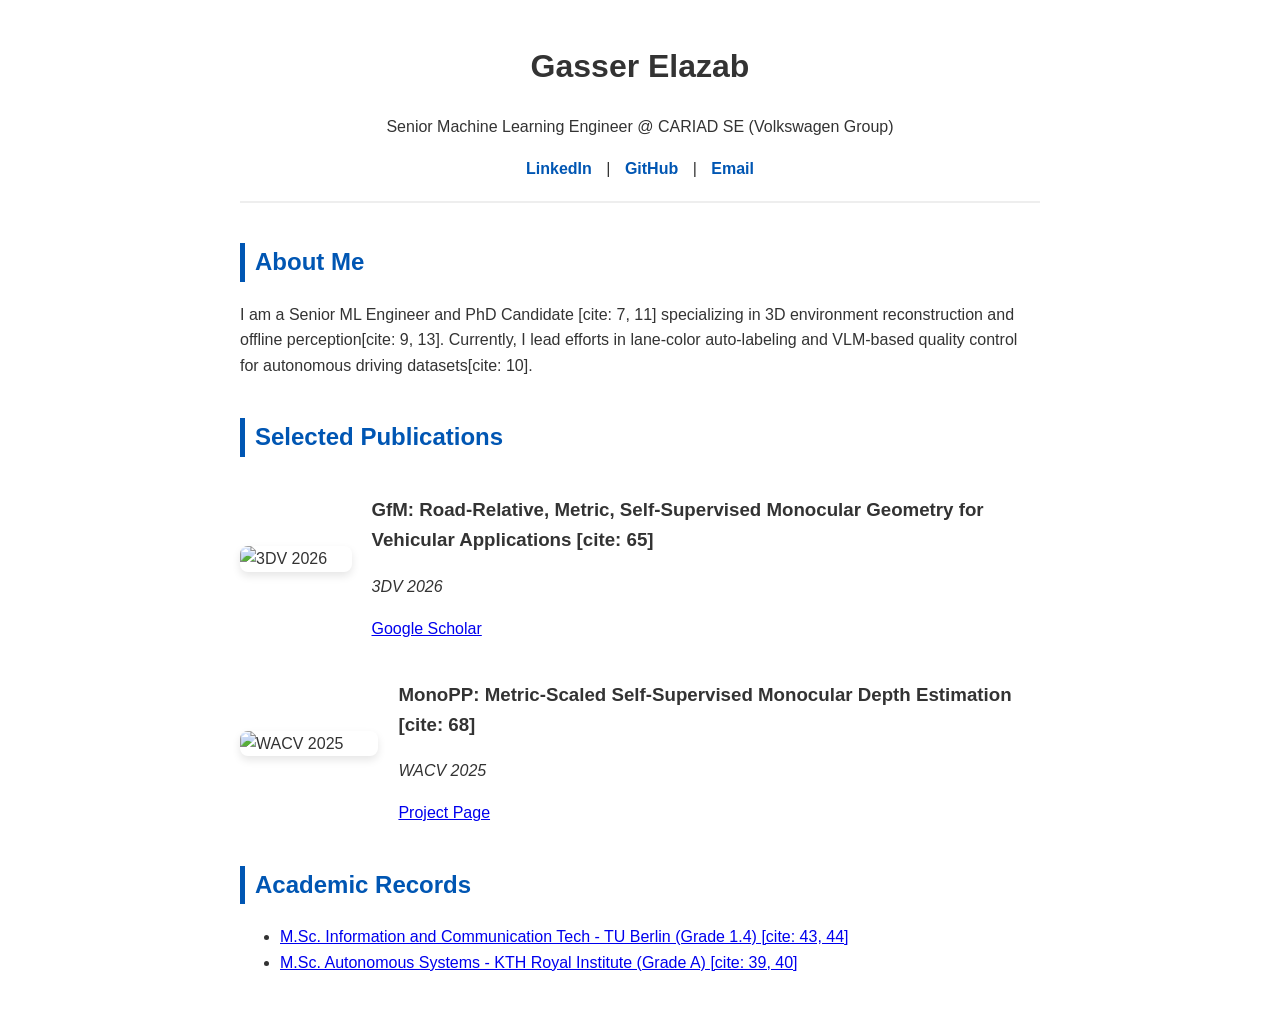
==== index.html @ 4486b480 "adding index.html" ====
<!DOCTYPE html>
<html lang="en">
<head>
    <meta charset="UTF-8">
    <link rel="stylesheet" href="style.css">
    <title>Gasser Elazab | Senior ML Engineer</title>
</head>
<body>
    <header>
        <h1>Gasser Elazab</h1>
        <p>Senior Machine Learning Engineer @ CARIAD SE (Volkswagen Group)</p>
        <div class="links">
            <a href="https://linkedin.com/in/gasserelazab/">LinkedIn</a> | 
            <a href="https://github.com/GasserElAzab">GitHub</a> |
            <a href="mailto:gasser.elazab@gmail.com">Email</a>
        </div>
    </header>

    <section id="bio">
        <h2>About Me</h2>
        <p>I am a Senior ML Engineer and PhD Candidate [cite: 7, 11] specializing in 3D environment reconstruction and offline perception[cite: 9, 13]. Currently, I lead efforts in lane-color auto-labeling and VLM-based quality control for autonomous driving datasets[cite: 10].</p>
    </section>

    <section id="publications">
        <h2>Selected Publications</h2>
        
        <div class="paper">
            <img src="assets/3dv2026.png" alt="3DV 2026">
            <div class="paper-info">
                <h3>GfM: Road-Relative, Metric, Self-Supervised Monocular Geometry for Vehicular Applications [cite: 65]</h3>
                <p><em>3DV 2026</em></p>
                <a href="YOUR_GOOGLE_SCHOLAR_LINK">Google Scholar</a>
            </div>
        </div>

        <div class="paper">
            <img src="assets/wacv2025.png" alt="WACV 2025">
            <div class="paper-info">
                <h3>MonoPP: Metric-Scaled Self-Supervised Monocular Depth Estimation [cite: 68]</h3>
                <p><em>WACV 2025</em></p>
                <a href="https://mono-pp.github.io/">Project Page</a>
            </div>
        </div>
    </section>

    <section id="education-docs">
        <h2>Academic Records</h2>
        <ul>
            <li><a href="assets/MSc_TU_Berlin.pdf">M.Sc. Information and Communication Tech - TU Berlin (Grade 1.4) [cite: 43, 44]</a></li>
            <li><a href="assets/MSc_KTH.pdf">M.Sc. Autonomous Systems - KTH Royal Institute (Grade A) [cite: 39, 40]</a></li>
        </ul>
    </section>
</body>
</html>
---- style.css ----
body { font-family: 'Segoe UI', sans-serif; line-height: 1.6; max-width: 800px; margin: auto; padding: 20px; color: #333; }
header { text-align: center; border-bottom: 2px solid #eee; padding-bottom: 20px; }
h2 { color: #0056b3; border-left: 5px solid #0056b3; padding-left: 10px; margin-top: 40px; }
.paper { display: flex; gap: 20px; margin-bottom: 20px; align-items: center; }
.paper img { width: 150px; border-radius: 8px; box-shadow: 0 4px 8px rgba(0,0,0,0.1); }
.links a { margin: 0 10px; text-decoration: none; font-weight: bold; color: #0056b3; }
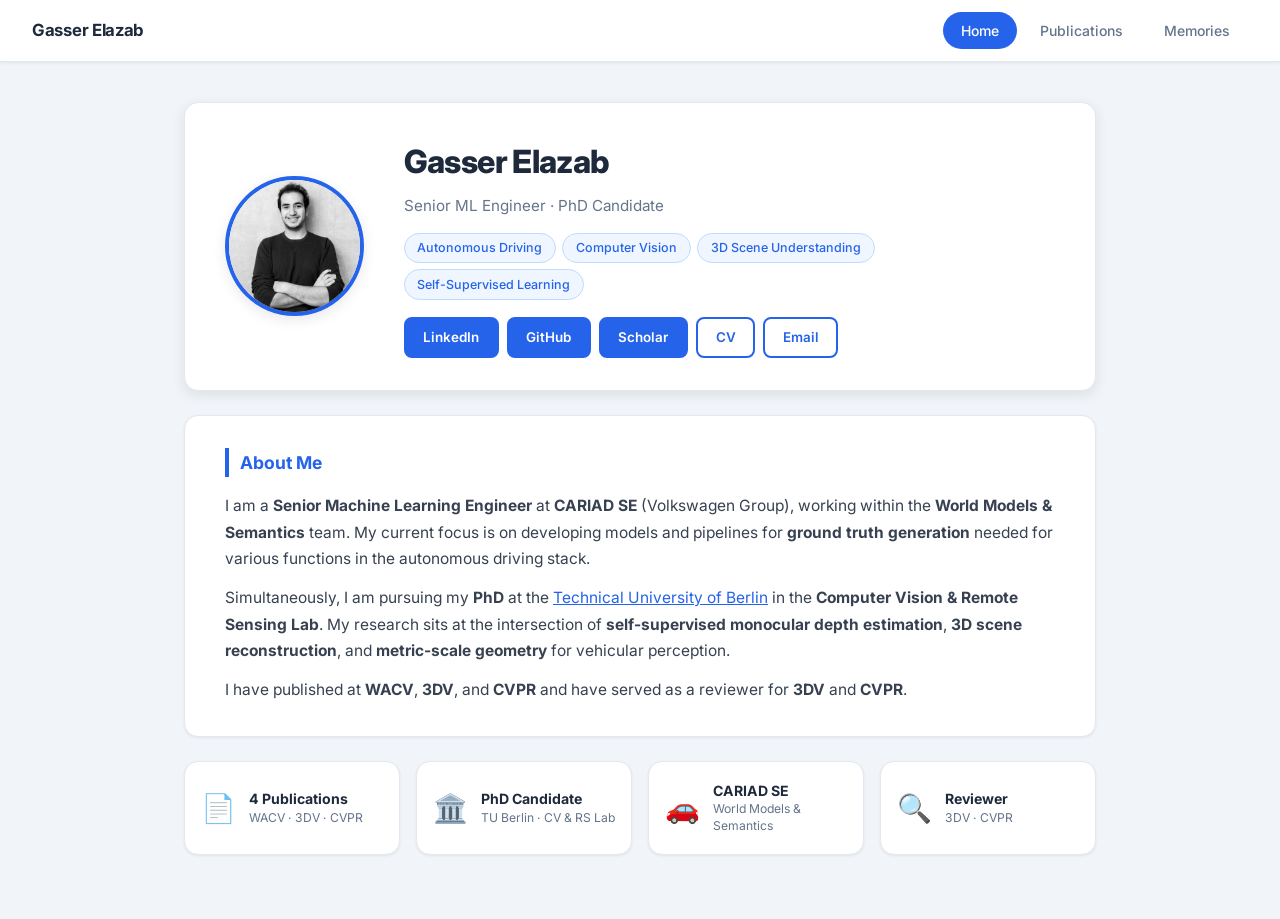
==== commit 9029eff6: "updating with differnet pages" ====
--- a/index.html
+++ b/index.html
@@ -2,53 +2,417 @@
 <html lang="en">
 <head>
     <meta charset="UTF-8">
+    <meta name="viewport" content="width=device-width, initial-scale=1.0">
+    <title>Gasser Elazab | ML Engineer &amp; PhD Candidate</title>
     <link rel="stylesheet" href="style.css">
-    <title>Gasser Elazab | Senior ML Engineer</title>
+    <link rel="preconnect" href="https://fonts.googleapis.com">
+    <link rel="preconnect" href="https://fonts.gstatic.com" crossorigin>
+    <link href="https://fonts.googleapis.com/css2?family=Inter:wght@300;400;500;600;700;800&display=swap" rel="stylesheet">
 </head>
 <body>
-    <header>
-        <h1>Gasser Elazab</h1>
-        <p>Senior Machine Learning Engineer @ CARIAD SE (Volkswagen Group)</p>
-        <div class="links">
-            <a href="https://linkedin.com/in/gasserelazab/">LinkedIn</a> | 
-            <a href="https://github.com/GasserElAzab">GitHub</a> |
-            <a href="mailto:gasser.elazab@gmail.com">Email</a>
-        </div>
-    </header>
-
-    <section id="bio">
-        <h2>About Me</h2>
-        <p>I am a Senior ML Engineer and PhD Candidate [cite: 7, 11] specializing in 3D environment reconstruction and offline perception[cite: 9, 13]. Currently, I lead efforts in lane-color auto-labeling and VLM-based quality control for autonomous driving datasets[cite: 10].</p>
-    </section>
-
-    <section id="publications">
-        <h2>Selected Publications</h2>
-        
-        <div class="paper">
-            <img src="assets/3dv2026.png" alt="3DV 2026">
-            <div class="paper-info">
-                <h3>GfM: Road-Relative, Metric, Self-Supervised Monocular Geometry for Vehicular Applications [cite: 65]</h3>
-                <p><em>3DV 2026</em></p>
-                <a href="YOUR_GOOGLE_SCHOLAR_LINK">Google Scholar</a>
-            </div>
-        </div>
-
-        <div class="paper">
-            <img src="assets/wacv2025.png" alt="WACV 2025">
-            <div class="paper-info">
-                <h3>MonoPP: Metric-Scaled Self-Supervised Monocular Depth Estimation [cite: 68]</h3>
-                <p><em>WACV 2025</em></p>
-                <a href="https://mono-pp.github.io/">Project Page</a>
-            </div>
-        </div>
-    </section>
-
-    <section id="education-docs">
-        <h2>Academic Records</h2>
-        <ul>
-            <li><a href="assets/MSc_TU_Berlin.pdf">M.Sc. Information and Communication Tech - TU Berlin (Grade 1.4) [cite: 43, 44]</a></li>
-            <li><a href="assets/MSc_KTH.pdf">M.Sc. Autonomous Systems - KTH Royal Institute (Grade A) [cite: 39, 40]</a></li>
-        </ul>
-    </section>
+
+<!-- ══════════════════════  NAVBAR  ══════════════════════ -->
+<nav class="navbar">
+    <span class="nav-brand">Gasser Elazab</span>
+    <ul class="nav-links">
+        <li><a href="#" class="nav-tab active" data-target="home">Home</a></li>
+        <li><a href="#" class="nav-tab" data-target="publications">Publications</a></li>
+        <li><a href="#" class="nav-tab" data-target="memories">Memories</a></li>
+    </ul>
+</nav>
+
+<!-- ══════════════════════  HOME  ══════════════════════ -->
+<section id="home" class="page">
+
+    <!-- Hero card -->
+    <div class="hero card">
+        <div class="hero-photo">
+            <img src="docs/images/GasserElazab_image.jpg" alt="Gasser Elazab">
+        </div>
+        <div class="hero-content">
+            <h1>Gasser Elazab</h1>
+            <p class="hero-title">Senior ML Engineer · PhD Candidate</p>
+            <div class="tags">
+                <span class="tag">Autonomous Driving</span>
+                <span class="tag">Computer Vision</span>
+                <span class="tag">3D Scene Understanding</span>
+                <span class="tag">Self-Supervised Learning</span>
+            </div>
+            <div class="social-links">
+                <a href="https://linkedin.com/in/gasserelazab/" target="_blank" rel="noopener" class="btn">LinkedIn</a>
+                <a href="https://github.com/GasserElAzab" target="_blank" rel="noopener" class="btn">GitHub</a>
+                <!-- TODO: replace with your actual Google Scholar profile URL -->
+                <a href="https://scholar.google.com/" target="_blank" rel="noopener" class="btn">Scholar</a>
+                <a href="docs/CV/My_CV.pdf" target="_blank" rel="noopener" class="btn btn-outline">CV</a>
+                <a href="mailto:gasser.elazab@gmail.com" class="btn btn-outline">Email</a>
+            </div>
+        </div>
+    </div>
+
+    <!-- About Me -->
+    <div class="bio-section card">
+        <h2 class="section-heading">About Me</h2>
+        <p>
+            I am a <strong>Senior Machine Learning Engineer</strong> at <strong>CARIAD SE</strong>
+            (Volkswagen Group), working within the <strong>World Models &amp; Semantics</strong> team.
+            My current focus is on developing models and pipelines for
+            <strong>ground truth generation</strong> needed for various functions in the autonomous
+            driving stack.
+        </p>
+        <p>
+            Simultaneously, I am pursuing my <strong>PhD</strong> at the
+            <a href="https://www.tu.berlin/" target="_blank" rel="noopener">Technical University of Berlin</a>
+            in the <strong>Computer Vision &amp; Remote Sensing Lab</strong>. My research sits at the
+            intersection of <strong>self-supervised monocular depth estimation</strong>,
+            <strong>3D scene reconstruction</strong>, and <strong>metric-scale geometry</strong>
+            for vehicular perception.
+        </p>
+        <p>
+            I have published at <strong>WACV</strong>, <strong>3DV</strong>, and <strong>CVPR</strong>
+            and have served as a reviewer for <strong>3DV</strong> and <strong>CVPR</strong>.
+        </p>
+    </div>
+
+    <!-- Quick-stats highlights -->
+    <div class="highlights-grid">
+        <div class="highlight-card" onclick="switchTab('publications')" title="View Publications">
+            <div class="highlight-icon">📄</div>
+            <div>
+                <strong>4 Publications</strong>
+                <p>WACV · 3DV · CVPR</p>
+            </div>
+        </div>
+        <div class="highlight-card">
+            <div class="highlight-icon">🏛️</div>
+            <div>
+                <strong>PhD Candidate</strong>
+                <p>TU Berlin · CV &amp; RS Lab</p>
+            </div>
+        </div>
+        <div class="highlight-card">
+            <div class="highlight-icon">🚗</div>
+            <div>
+                <strong>CARIAD SE</strong>
+                <p>World Models &amp; Semantics</p>
+            </div>
+        </div>
+        <div class="highlight-card">
+            <div class="highlight-icon">🔍</div>
+            <div>
+                <strong>Reviewer</strong>
+                <p>3DV · CVPR</p>
+            </div>
+        </div>
+    </div>
+
+</section>
+
+<!-- ══════════════════════  PUBLICATIONS  ══════════════════════ -->
+<section id="publications" class="page hidden">
+    <h2 class="section-title">Selected Publications</h2>
+    <p class="section-subtitle">Research in monocular depth, 3D reconstruction, and autonomous perception.</p>
+    <div id="papers-container"></div>
+</section>
+
+<!-- ══════════════════════  MEMORIES  ══════════════════════ -->
+<section id="memories" class="page hidden">
+    <h2 class="section-title">Personal Memories</h2>
+    <p class="section-subtitle">Moments from conferences, field trips, and adventures — newest first.</p>
+    <div id="memories-container"></div>
+</section>
+
+<!-- ══════════════════════  LIGHTBOX  ══════════════════════ -->
+<div id="lightbox-overlay" class="lightbox-overlay hidden" onclick="closeLightbox()"></div>
+<div id="lightbox" class="lightbox hidden" role="dialog" aria-label="Image viewer">
+    <button class="lightbox-close" onclick="closeLightbox()" aria-label="Close">✕</button>
+    <button class="lightbox-nav prev" onclick="lightboxNav(-1)" aria-label="Previous">&#10094;</button>
+    <img id="lightbox-img" src="" alt="Memory photo">
+    <button class="lightbox-nav next" onclick="lightboxNav(1)" aria-label="Next">&#10095;</button>
+    <div id="lightbox-caption"></div>
+</div>
+
+<script>
+// ════════════════════════════════════════════════════════════
+//  PUBLICATIONS DATA
+//  ─ Add new papers by pushing a new object into this array.
+//  ─ Place a thumbnail image at the path set in `image`.
+//  ─ Supported venueClass values:
+//      venue-cvpr | venue-wacv | venue-3dv | venue-iccv | venue-eccv
+// ════════════════════════════════════════════════════════════
+const papersData = [
+    {
+        id: "gfm-3dv-2026",
+        title: "GfM: Generalizable Monocular Metric Depth Estimation via Ground-Field-based Scale Prior",
+        authors: "Gasser Elazab et al.",
+        venue: "3DV 2026",
+        venueFull: "International Conference on 3D Vision, 2026",
+        venueClass: "venue-3dv",
+        image: "docs/gfm_p2/thumbnail.png",
+        links: [
+            { label: "arXiv",        url: "https://arxiv.org/abs/2512.04303", icon: "📄" },
+            { label: "PDF",          url: "https://arxiv.org/pdf/2512.04303", icon: "📑" },
+            { label: "Proceedings",  url: "",                                  icon: "🔗" }  // Fill in when available
+        ],
+        abstract: "Ground-relative metric depth estimation for autonomous driving using a novel ground-field-based scale prior and self-supervised learning on large-scale driving datasets."
+    },
+    {
+        id: "monopp-wacv-2025",
+        title: "MonoPP: Metric-Scaled Self-Supervised Monocular Depth Estimation by Planar Parallax",
+        authors: "Gasser Elazab et al.",
+        venue: "WACV 2025",
+        venueFull: "IEEE/CVF Winter Conference on Applications of Computer Vision, 2025",
+        venueClass: "venue-wacv",
+        image: "docs/monopp_p1/thumbnail.png",
+        links: [
+            { label: "Project Page", url: "https://mono-pp.github.io/", icon: "🌐" },
+            { label: "arXiv",        url: "",                            icon: "📄" },  // Fill in
+            { label: "Proceedings",  url: "",                            icon: "🔗" }   // Fill in
+        ],
+        abstract: "Metric-scaled self-supervised monocular depth estimation leveraging planar parallax geometry to recover real-world scale without LiDAR or stereo supervision."
+    },
+
+    // ── ADD NEW PAPERS BELOW (copy this block and fill in) ──────────────
+    // {
+    //     id: "paper-id",
+    //     title: "Full Paper Title",
+    //     authors: "Author 1, Author 2, ...",
+    //     venue: "CVPR 2025",
+    //     venueFull: "IEEE/CVF Conference on Computer Vision and Pattern Recognition, 2025",
+    //     venueClass: "venue-cvpr",
+    //     image: "docs/<your-folder>/thumbnail.png",
+    //     links: [
+    //         { label: "arXiv",        url: "https://arxiv.org/abs/XXXX.XXXXX", icon: "📄" },
+    //         { label: "Project Page", url: "https://your-page.github.io",      icon: "🌐" },
+    //         { label: "Code",         url: "https://github.com/...",            icon: "💻" },
+    //         { label: "Proceedings",  url: "https://openaccess.thecvf.com/...",icon: "🔗" },
+    //     ],
+    //     abstract: "One-to-two sentence description of the paper."
+    // },
+];
+
+// ════════════════════════════════════════════════════════════
+//  MEMORIES DATA  (keep newest → oldest)
+//  ─ Images live at:  docs/images/<id>/<filename>
+//  ─ Add filenames to the `images` array as you upload them.
+//  ─ Supported image formats: .jpg, .jpeg, .png, .webp
+// ════════════════════════════════════════════════════════════
+const memoriesData = [
+    {
+        id: "vancouver-2026",
+        title: "Vancouver, Canada",
+        subtitle: "3DV Conference · 2026",
+        folder: "docs/images/vancouver-2026",
+        images: [
+            // Add filenames as you upload photos to docs/images/vancouver-2026/
+            // Example: "1.jpg", "2.jpg", "3.jpg"
+        ]
+    },
+    {
+        id: "nardo-2025",
+        title: "Nardo, Italy",
+        subtitle: "Recording Trip · July 2025",
+        folder: "docs/images/nardo-2025",
+        images: []
+    },
+    {
+        id: "wacv-2025",
+        title: "Tucson, Arizona",
+        subtitle: "WACV Conference · Feb. 2025",
+        folder: "docs/images/wacv-2025",
+        images: []
+    },
+    {
+        id: "china-2024",
+        title: "China Trip",
+        subtitle: "October 2024",
+        folder: "docs/images/china-2024",
+        images: []
+    },
+
+    // ── ADD NEW TRIPS HERE (newest at the top of the list) ──────────────
+    // {
+    //     id: "trip-id",                          // also used as folder name suffix
+    //     title: "City, Country",
+    //     subtitle: "Event · Month YYYY",
+    //     folder: "docs/images/trip-id",          // place photos here
+    //     images: ["1.jpg", "2.jpg", "3.jpg"]     // list filenames here
+    // },
+];
+
+// ════════════════════════════════════════════════════════════
+//  RENDERING — Publications
+// ════════════════════════════════════════════════════════════
+function paperImgFallback(imgEl, venue) {
+    const colorMap = { CVPR: '#dc2626', WACV: '#ea580c', '3DV': '#2563eb', ICCV: '#16a34a', ECCV: '#9333ea' };
+    const key   = Object.keys(colorMap).find(k => venue.includes(k)) || 'CONF';
+    const color = colorMap[key] || '#2563eb';
+    const svg   = `<svg xmlns="http://www.w3.org/2000/svg" width="240" height="200">
+        <rect fill="${color}" width="240" height="200"/>
+        <text fill="rgba(255,255,255,0.95)" font-family="Inter,sans-serif" font-size="20" font-weight="700"
+              x="120" y="88" text-anchor="middle">${key}</text>
+        <text fill="rgba(255,255,255,0.6)" font-family="Inter,sans-serif" font-size="11"
+              x="120" y="112" text-anchor="middle">thumbnail not yet added</text>
+    </svg>`;
+    imgEl.src    = 'data:image/svg+xml;charset=utf-8,' + encodeURIComponent(svg);
+    imgEl.onerror = null;
+}
+
+function renderPapers() {
+    const container = document.getElementById('papers-container');
+    if (!papersData.length) {
+        container.innerHTML = '<p class="empty-note">No publications listed yet.</p>';
+        return;
+    }
+    container.innerHTML = papersData.map(p => `
+        <div class="paper-card" id="paper-${p.id}">
+            <div class="paper-img-wrap">
+                <img src="${p.image}"
+                     alt="Thumbnail – ${p.title}"
+                     onerror="paperImgFallback(this,'${p.venue}')"
+                     loading="lazy">
+                <span class="venue-badge ${p.venueClass}">${p.venue}</span>
+            </div>
+            <div class="paper-content">
+                <h3 class="paper-title">${p.title}</h3>
+                <p class="paper-authors">${p.authors}</p>
+                <p class="paper-venue-full"><em>${p.venueFull}</em></p>
+                <p class="paper-abstract">${p.abstract}</p>
+                <div class="paper-links">
+                    ${p.links.filter(l => l.url).map(l =>
+                        `<a href="${l.url}" target="_blank" rel="noopener" class="pill-link">${l.icon} ${l.label}</a>`
+                    ).join('')}
+                </div>
+            </div>
+        </div>
+    `).join('');
+}
+
+// ════════════════════════════════════════════════════════════
+//  RENDERING — Memories
+// ════════════════════════════════════════════════════════════
+function renderMemories() {
+    const container = document.getElementById('memories-container');
+    if (!memoriesData.length) {
+        container.innerHTML = '<p class="empty-note">No memories listed yet.</p>';
+        return;
+    }
+    container.innerHTML = memoriesData.map(m => {
+        const preview  = m.images.slice(0, 4);
+        const hasExtra = m.images.length > 4;
+        const isEmpty  = m.images.length === 0;
+        const thumbHtml = (imgs, offset) => imgs.map((img, i) =>
+            `<img src="${m.folder}/${img}"
+                  alt="${m.title} – photo ${offset + i + 1}"
+                  class="album-thumb"
+                  onclick="openMemoryLightbox('${m.id}', ${offset + i})"
+                  loading="lazy">`
+        ).join('');
+
+        return `
+        <div class="memory-card" id="memory-${m.id}">
+            <div class="memory-header" onclick="toggleMemory('${m.id}')">
+                <div>
+                    <h3 class="memory-title">${m.title}</h3>
+                    <p class="memory-subtitle">${m.subtitle}</p>
+                </div>
+                <div class="memory-meta">
+                    <span class="photo-count">${isEmpty ? 'coming soon' : m.images.length + ' photos'}</span>
+                    <span class="expand-icon" id="icon-${m.id}">▼</span>
+                </div>
+            </div>
+            <div class="album-body album-collapsed" id="album-${m.id}">
+                ${isEmpty
+                    ? `<p class="album-empty">📷 Photos coming soon — add images to <code>${m.folder}/</code> and list them in memoriesData.</p>`
+                    : `<div class="album-grid preview-grid">${thumbHtml(preview, 0)}</div>`
+                }
+                ${hasExtra ? `
+                    <div id="extra-${m.id}" class="extra-photos hidden">
+                        <div class="album-grid full-grid">${thumbHtml(m.images.slice(4), 4)}</div>
+                    </div>
+                    <button class="see-all-btn" id="seeall-${m.id}"
+                            onclick="event.stopPropagation(); toggleExtra('${m.id}', ${m.images.length})">
+                        See all ${m.images.length} photos ▼
+                    </button>` : ''}
+            </div>
+        </div>`;
+    }).join('');
+}
+
+function toggleMemory(id) {
+    const body          = document.getElementById(`album-${id}`);
+    const icon          = document.getElementById(`icon-${id}`);
+    const isNowCollapsed = body.classList.toggle('album-collapsed');
+    icon.style.transform = isNowCollapsed ? '' : 'rotate(180deg)';
+}
+
+function toggleExtra(id, total) {
+    const extra     = document.getElementById(`extra-${id}`);
+    const btn       = document.getElementById(`seeall-${id}`);
+    const isHidden  = extra.classList.toggle('hidden');
+    btn.textContent = isHidden ? `See all ${total} photos ▼` : 'Show less ▲';
+}
+
+// ════════════════════════════════════════════════════════════
+//  LIGHTBOX
+// ════════════════════════════════════════════════════════════
+let _lb = { images: [], idx: 0, folder: '', title: '' };
+
+function openMemoryLightbox(tripId, idx) {
+    const m = memoriesData.find(x => x.id === tripId);
+    _lb     = { images: m.images, idx, folder: m.folder, title: m.title };
+    _updateLightbox();
+    document.getElementById('lightbox').classList.remove('hidden');
+    document.getElementById('lightbox-overlay').classList.remove('hidden');
+    document.body.style.overflow = 'hidden';
+}
+
+function _updateLightbox() {
+    document.getElementById('lightbox-img').src =
+        `${_lb.folder}/${_lb.images[_lb.idx]}`;
+    document.getElementById('lightbox-caption').textContent =
+        `${_lb.title}  ·  ${_lb.idx + 1} / ${_lb.images.length}`;
+}
+
+function lightboxNav(dir) {
+    _lb.idx = (_lb.idx + dir + _lb.images.length) % _lb.images.length;
+    _updateLightbox();
+}
+
+function closeLightbox() {
+    document.getElementById('lightbox').classList.add('hidden');
+    document.getElementById('lightbox-overlay').classList.add('hidden');
+    document.body.style.overflow = '';
+}
+
+document.addEventListener('keydown', e => {
+    if (document.getElementById('lightbox').classList.contains('hidden')) return;
+    if (e.key === 'ArrowLeft')  lightboxNav(-1);
+    if (e.key === 'ArrowRight') lightboxNav(1);
+    if (e.key === 'Escape')     closeLightbox();
+});
+
+// ════════════════════════════════════════════════════════════
+//  TAB NAVIGATION
+// ════════════════════════════════════════════════════════════
+function switchTab(target) {
+    document.querySelectorAll('.page').forEach(p => {
+        p.classList.toggle('hidden', p.id !== target);
+    });
+    document.querySelectorAll('.nav-tab').forEach(t => {
+        t.classList.toggle('active', t.dataset.target === target);
+    });
+    window.scrollTo({ top: 0, behavior: 'smooth' });
+}
+
+document.querySelectorAll('.nav-tab').forEach(tab =>
+    tab.addEventListener('click', e => { e.preventDefault(); switchTab(tab.dataset.target); })
+);
+
+// ════════════════════════════════════════════════════════════
+//  INIT
+// ════════════════════════════════════════════════════════════
+renderPapers();
+renderMemories();
+</script>
 </body>
 </html>
--- a/style.css
+++ b/style.css
@@ -1,6 +1,527 @@
-body { font-family: 'Segoe UI', sans-serif; line-height: 1.6; max-width: 800px; margin: auto; padding: 20px; color: #333; }
-header { text-align: center; border-bottom: 2px solid #eee; padding-bottom: 20px; }
-h2 { color: #0056b3; border-left: 5px solid #0056b3; padding-left: 10px; margin-top: 40px; }
-.paper { display: flex; gap: 20px; margin-bottom: 20px; align-items: center; }
-.paper img { width: 150px; border-radius: 8px; box-shadow: 0 4px 8px rgba(0,0,0,0.1); }
-.links a { margin: 0 10px; text-decoration: none; font-weight: bold; color: #0056b3; }+/* ═══════════════════════════════════════════════════════════════
+   CSS VARIABLES
+═══════════════════════════════════════════════════════════════ */
+:root {
+    --primary:      #2563eb;
+    --primary-dark: #1d4ed8;
+    --bg:           #f1f5f9;
+    --surface:      #ffffff;
+    --border:       #e2e8f0;
+    --text:         #1e293b;
+    --text-muted:   #64748b;
+    --shadow-sm:    0 1px 3px rgba(0,0,0,0.07);
+    --shadow-md:    0 4px 14px rgba(0,0,0,0.09);
+    --shadow-lg:    0 8px 32px rgba(0,0,0,0.12);
+    --radius:       14px;
+    --radius-sm:    8px;
+}
+
+/* ═══════════════════════════════════════════════════════════════
+   RESET & BASE
+═══════════════════════════════════════════════════════════════ */
+*, *::before, *::after { box-sizing: border-box; margin: 0; padding: 0; }
+html { scroll-behavior: smooth; }
+
+body {
+    font-family: 'Inter', 'Segoe UI', system-ui, sans-serif;
+    background: var(--bg);
+    color: var(--text);
+    line-height: 1.7;
+    min-height: 100vh;
+}
+
+img { max-width: 100%; height: auto; display: block; }
+a   { color: var(--primary); }
+a:hover { text-decoration: underline; }
+
+/* ═══════════════════════════════════════════════════════════════
+   NAVBAR
+═══════════════════════════════════════════════════════════════ */
+.navbar {
+    position: sticky;
+    top: 0;
+    z-index: 200;
+    display: flex;
+    align-items: center;
+    justify-content: space-between;
+    height: 62px;
+    padding: 0 2rem;
+    background: var(--surface);
+    border-bottom: 1px solid var(--border);
+    box-shadow: var(--shadow-sm);
+}
+
+.nav-brand {
+    font-weight: 700;
+    font-size: 1.05rem;
+    color: var(--text);
+    letter-spacing: -0.3px;
+}
+
+.nav-links { display: flex; list-style: none; gap: 4px; }
+
+.nav-tab {
+    display: inline-block;
+    padding: 0.4rem 1.15rem;
+    border-radius: 99px;
+    font-size: 0.875rem;
+    font-weight: 500;
+    color: var(--text-muted);
+    text-decoration: none !important;
+    transition: background 0.18s, color 0.18s;
+}
+
+.nav-tab:hover          { background: var(--bg); color: var(--text); }
+.nav-tab.active         { background: var(--primary); color: #fff !important; }
+
+/* ═══════════════════════════════════════════════════════════════
+   PAGE SECTIONS
+═══════════════════════════════════════════════════════════════ */
+.page {
+    max-width: 960px;
+    margin: 0 auto;
+    padding: 2.5rem 1.5rem 4rem;
+}
+.page.hidden { display: none; }
+
+/* ═══════════════════════════════════════════════════════════════
+   SHARED SECTION HEADINGS
+═══════════════════════════════════════════════════════════════ */
+.section-title {
+    font-size: 1.75rem;
+    font-weight: 800;
+    letter-spacing: -0.4px;
+    margin-bottom: 0.3rem;
+}
+
+.section-subtitle {
+    color: var(--text-muted);
+    font-size: 0.95rem;
+    margin-bottom: 2rem;
+}
+
+.section-heading {
+    font-size: 1.1rem;
+    font-weight: 700;
+    color: var(--primary);
+    border-left: 4px solid var(--primary);
+    padding-left: 0.7rem;
+    margin-bottom: 1rem;
+}
+
+/* ═══════════════════════════════════════════════════════════════
+   CARD BASE
+═══════════════════════════════════════════════════════════════ */
+.card {
+    background: var(--surface);
+    border-radius: var(--radius);
+    border: 1px solid var(--border);
+    box-shadow: var(--shadow-sm);
+    padding: 2rem 2.5rem;
+}
+
+/* ═══════════════════════════════════════════════════════════════
+   HERO / PROFILE
+═══════════════════════════════════════════════════════════════ */
+.hero {
+    display: flex;
+    align-items: center;
+    gap: 2.5rem;
+    margin-bottom: 1.5rem;
+    box-shadow: var(--shadow-md);
+}
+
+.hero-photo img {
+    width: 140px;
+    height: 140px;
+    border-radius: 50%;
+    object-fit: cover;
+    border: 4px solid var(--primary);
+    box-shadow: var(--shadow-md);
+    flex-shrink: 0;
+}
+
+.hero-content h1 {
+    font-size: 2rem;
+    font-weight: 800;
+    letter-spacing: -0.6px;
+    margin-bottom: 0.2rem;
+}
+
+.hero-title {
+    color: var(--text-muted);
+    font-size: 0.95rem;
+    margin-bottom: 0.9rem;
+}
+
+.tags {
+    display: flex;
+    flex-wrap: wrap;
+    gap: 0.4rem;
+    margin-bottom: 1.1rem;
+}
+
+.tag {
+    background: #eff6ff;
+    color: var(--primary);
+    border: 1px solid #bfdbfe;
+    border-radius: 99px;
+    padding: 0.22rem 0.8rem;
+    font-size: 0.78rem;
+    font-weight: 500;
+}
+
+.social-links { display: flex; flex-wrap: wrap; gap: 0.5rem; }
+
+/* ═══════════════════════════════════════════════════════════════
+   BUTTONS
+═══════════════════════════════════════════════════════════════ */
+.btn {
+    display: inline-block;
+    padding: 0.42rem 1.1rem;
+    border-radius: var(--radius-sm);
+    font-size: 0.84rem;
+    font-weight: 600;
+    background: var(--primary);
+    color: #fff !important;
+    text-decoration: none !important;
+    transition: background 0.18s, transform 0.12s;
+    border: 2px solid var(--primary);
+}
+.btn:hover      { background: var(--primary-dark); border-color: var(--primary-dark); transform: translateY(-1px); }
+
+.btn-outline    { background: transparent; color: var(--primary) !important; }
+.btn-outline:hover { background: #eff6ff; }
+
+/* ═══════════════════════════════════════════════════════════════
+   BIO SECTION
+═══════════════════════════════════════════════════════════════ */
+.bio-section p              { margin-bottom: 0.8rem; color: #374151; font-size: 0.97rem; }
+.bio-section p:last-child   { margin-bottom: 0; }
+
+/* ═══════════════════════════════════════════════════════════════
+   HIGHLIGHTS GRID
+═══════════════════════════════════════════════════════════════ */
+.highlights-grid {
+    display: grid;
+    grid-template-columns: repeat(4, 1fr);
+    gap: 1rem;
+    margin-top: 1.5rem;
+}
+
+.highlight-card {
+    background: var(--surface);
+    border-radius: var(--radius);
+    border: 1px solid var(--border);
+    padding: 1.25rem 1rem;
+    display: flex;
+    align-items: center;
+    gap: 0.8rem;
+    cursor: pointer;
+    transition: box-shadow 0.18s, transform 0.15s;
+    box-shadow: var(--shadow-sm);
+}
+.highlight-card:hover        { box-shadow: var(--shadow-md); transform: translateY(-2px); }
+.highlight-icon              { font-size: 1.75rem; line-height: 1; flex-shrink: 0; }
+.highlight-card strong       { font-size: 0.88rem; display: block; line-height: 1.3; }
+.highlight-card p            { font-size: 0.76rem; color: var(--text-muted); margin: 0; line-height: 1.4; }
+
+/* ═══════════════════════════════════════════════════════════════
+   PAPER CARDS
+═══════════════════════════════════════════════════════════════ */
+.paper-card {
+    background: var(--surface);
+    border-radius: var(--radius);
+    border: 1px solid var(--border);
+    box-shadow: var(--shadow-sm);
+    display: flex;
+    overflow: hidden;
+    margin-bottom: 1.5rem;
+    transition: box-shadow 0.18s;
+}
+.paper-card:hover { box-shadow: var(--shadow-md); }
+
+.paper-img-wrap {
+    position: relative;
+    flex-shrink: 0;
+    width: 240px;
+    background: #f1f5f9;
+    display: flex;
+    align-items: center;
+    justify-content: center;
+    overflow: hidden;
+}
+
+.paper-img-wrap img {
+    width: 240px;
+    height: 100%;
+    max-height: 200px;
+    object-fit: cover;
+}
+
+.venue-badge {
+    position: absolute;
+    top: 10px;
+    left: 10px;
+    padding: 0.18rem 0.55rem;
+    border-radius: 5px;
+    font-size: 0.7rem;
+    font-weight: 800;
+    color: #fff;
+    letter-spacing: 0.6px;
+    text-transform: uppercase;
+}
+
+.venue-cvpr { background: #dc2626; }
+.venue-wacv { background: #ea580c; }
+.venue-3dv  { background: #2563eb; }
+.venue-iccv { background: #16a34a; }
+.venue-eccv { background: #9333ea; }
+
+.paper-content {
+    padding: 1.5rem;
+    flex: 1;
+    display: flex;
+    flex-direction: column;
+    gap: 0.35rem;
+    min-width: 0;
+}
+
+.paper-title       { font-size: 1rem;  font-weight: 700; color: var(--text); line-height: 1.45; }
+.paper-authors     { font-size: 0.83rem; color: var(--text-muted); }
+.paper-venue-full  { font-size: 0.82rem; color: var(--text-muted); }
+.paper-abstract    { font-size: 0.875rem; color: #374151; flex: 1; }
+
+.paper-links {
+    display: flex;
+    flex-wrap: wrap;
+    gap: 0.4rem;
+    margin-top: 0.4rem;
+}
+
+.pill-link {
+    display: inline-flex;
+    align-items: center;
+    gap: 0.25rem;
+    padding: 0.22rem 0.75rem;
+    border-radius: 99px;
+    font-size: 0.78rem;
+    font-weight: 600;
+    background: #f1f5f9;
+    color: var(--primary) !important;
+    border: 1px solid var(--border);
+    text-decoration: none !important;
+    transition: background 0.15s;
+}
+.pill-link:hover { background: #e2e8f0; }
+
+.empty-note { color: var(--text-muted); font-style: italic; }
+
+/* ═══════════════════════════════════════════════════════════════
+   MEMORY CARDS
+═══════════════════════════════════════════════════════════════ */
+.memory-card {
+    background: var(--surface);
+    border-radius: var(--radius);
+    border: 1px solid var(--border);
+    box-shadow: var(--shadow-sm);
+    margin-bottom: 1.25rem;
+    overflow: hidden;
+}
+
+.memory-header {
+    display: flex;
+    justify-content: space-between;
+    align-items: center;
+    padding: 1.25rem 1.5rem;
+    cursor: pointer;
+    user-select: none;
+    transition: background 0.15s;
+}
+.memory-header:hover { background: #f8fafc; }
+
+.memory-title    { font-size: 1.05rem; font-weight: 700; }
+.memory-subtitle { font-size: 0.83rem; color: var(--text-muted); margin-top: 0.1rem; }
+
+.memory-meta {
+    display: flex;
+    align-items: center;
+    gap: 0.75rem;
+    flex-shrink: 0;
+}
+
+.photo-count {
+    font-size: 0.75rem;
+    color: var(--text-muted);
+    background: var(--bg);
+    padding: 0.18rem 0.6rem;
+    border-radius: 99px;
+    border: 1px solid var(--border);
+}
+
+.expand-icon {
+    font-size: 0.8rem;
+    color: var(--text-muted);
+    transition: transform 0.25s;
+}
+
+/* Accordion body */
+.album-body {
+    overflow: hidden;
+    max-height: 3000px;          /* large enough for any album   */
+    transition: max-height 0.35s ease;
+}
+.album-collapsed { max-height: 0; }
+
+.album-grid {
+    display: grid;
+    padding: 0 1.25rem 1.25rem;
+    gap: 6px;
+}
+.preview-grid { grid-template-columns: repeat(4, 1fr); }
+.full-grid    { grid-template-columns: repeat(4, 1fr); }
+
+.album-thumb {
+    width: 100%;
+    aspect-ratio: 1;
+    object-fit: cover;
+    border-radius: var(--radius-sm);
+    cursor: pointer;
+    transition: opacity 0.18s, transform 0.18s;
+}
+.album-thumb:hover { opacity: 0.85; transform: scale(1.02); }
+
+.album-empty {
+    padding: 1.75rem 1.25rem;
+    color: var(--text-muted);
+    font-size: 0.88rem;
+}
+.album-empty code {
+    font-family: 'Courier New', monospace;
+    background: #f1f5f9;
+    padding: 0.15rem 0.4rem;
+    border-radius: 4px;
+    font-size: 0.82rem;
+}
+
+.extra-photos.hidden { display: none; }
+
+.see-all-btn {
+    display: block;
+    width: 100%;
+    padding: 0.75rem;
+    background: none;
+    border: none;
+    border-top: 1px solid var(--border);
+    color: var(--primary);
+    font-size: 0.84rem;
+    font-weight: 600;
+    cursor: pointer;
+    text-align: center;
+    transition: background 0.15s;
+    font-family: inherit;
+}
+.see-all-btn:hover { background: #f1f5f9; }
+
+/* ═══════════════════════════════════════════════════════════════
+   LIGHTBOX
+═══════════════════════════════════════════════════════════════ */
+.lightbox-overlay {
+    position: fixed;
+    inset: 0;
+    background: rgba(0, 0, 0, 0.88);
+    z-index: 1000;
+}
+.lightbox-overlay.hidden { display: none; }
+
+.lightbox {
+    position: fixed;
+    top: 50%;
+    left: 50%;
+    transform: translate(-50%, -50%);
+    z-index: 1001;
+    display: flex;
+    flex-direction: column;
+    align-items: center;
+    gap: 0.75rem;
+    max-width: 90vw;
+}
+.lightbox.hidden { display: none; }
+
+.lightbox img {
+    max-width: 85vw;
+    max-height: 78vh;
+    object-fit: contain;
+    border-radius: 8px;
+    display: block;
+}
+
+.lightbox-close {
+    position: fixed;
+    top: 1.25rem;
+    right: 1.25rem;
+    width: 38px;
+    height: 38px;
+    border-radius: 50%;
+    border: none;
+    background: rgba(255, 255, 255, 0.15);
+    color: #fff;
+    font-size: 1rem;
+    cursor: pointer;
+    display: flex;
+    align-items: center;
+    justify-content: center;
+    transition: background 0.15s;
+}
+.lightbox-close:hover  { background: rgba(255, 255, 255, 0.3); }
+
+.lightbox-nav {
+    position: fixed;
+    top: 50%;
+    transform: translateY(-50%);
+    width: 46px;
+    height: 46px;
+    border-radius: 50%;
+    border: none;
+    background: rgba(255, 255, 255, 0.15);
+    color: #fff;
+    font-size: 1.3rem;
+    cursor: pointer;
+    display: flex;
+    align-items: center;
+    justify-content: center;
+    transition: background 0.15s;
+}
+.lightbox-nav:hover { background: rgba(255, 255, 255, 0.3); }
+.lightbox-nav.prev  { left: 1.25rem; }
+.lightbox-nav.next  { right: 1.25rem; }
+
+#lightbox-caption {
+    color: rgba(255, 255, 255, 0.75);
+    font-size: 0.83rem;
+    text-align: center;
+}
+
+/* ═══════════════════════════════════════════════════════════════
+   RESPONSIVE
+═══════════════════════════════════════════════════════════════ */
+@media (max-width: 760px) {
+    .hero          { flex-direction: column; text-align: center; padding: 1.5rem; gap: 1.5rem; }
+    .tags,
+    .social-links  { justify-content: center; }
+    .highlights-grid { grid-template-columns: 1fr 1fr; }
+    .paper-card    { flex-direction: column; }
+    .paper-img-wrap { width: 100%; }
+    .paper-img-wrap img { width: 100%; max-height: 200px; }
+    .preview-grid,
+    .full-grid     { grid-template-columns: repeat(3, 1fr); }
+}
+
+@media (max-width: 480px) {
+    .navbar        { padding: 0 1rem; }
+    .page          { padding: 1.5rem 1rem 3rem; }
+    .hero-content h1 { font-size: 1.5rem; }
+    .highlights-grid { grid-template-columns: 1fr 1fr; }
+    .preview-grid,
+    .full-grid     { grid-template-columns: repeat(2, 1fr); }
+}
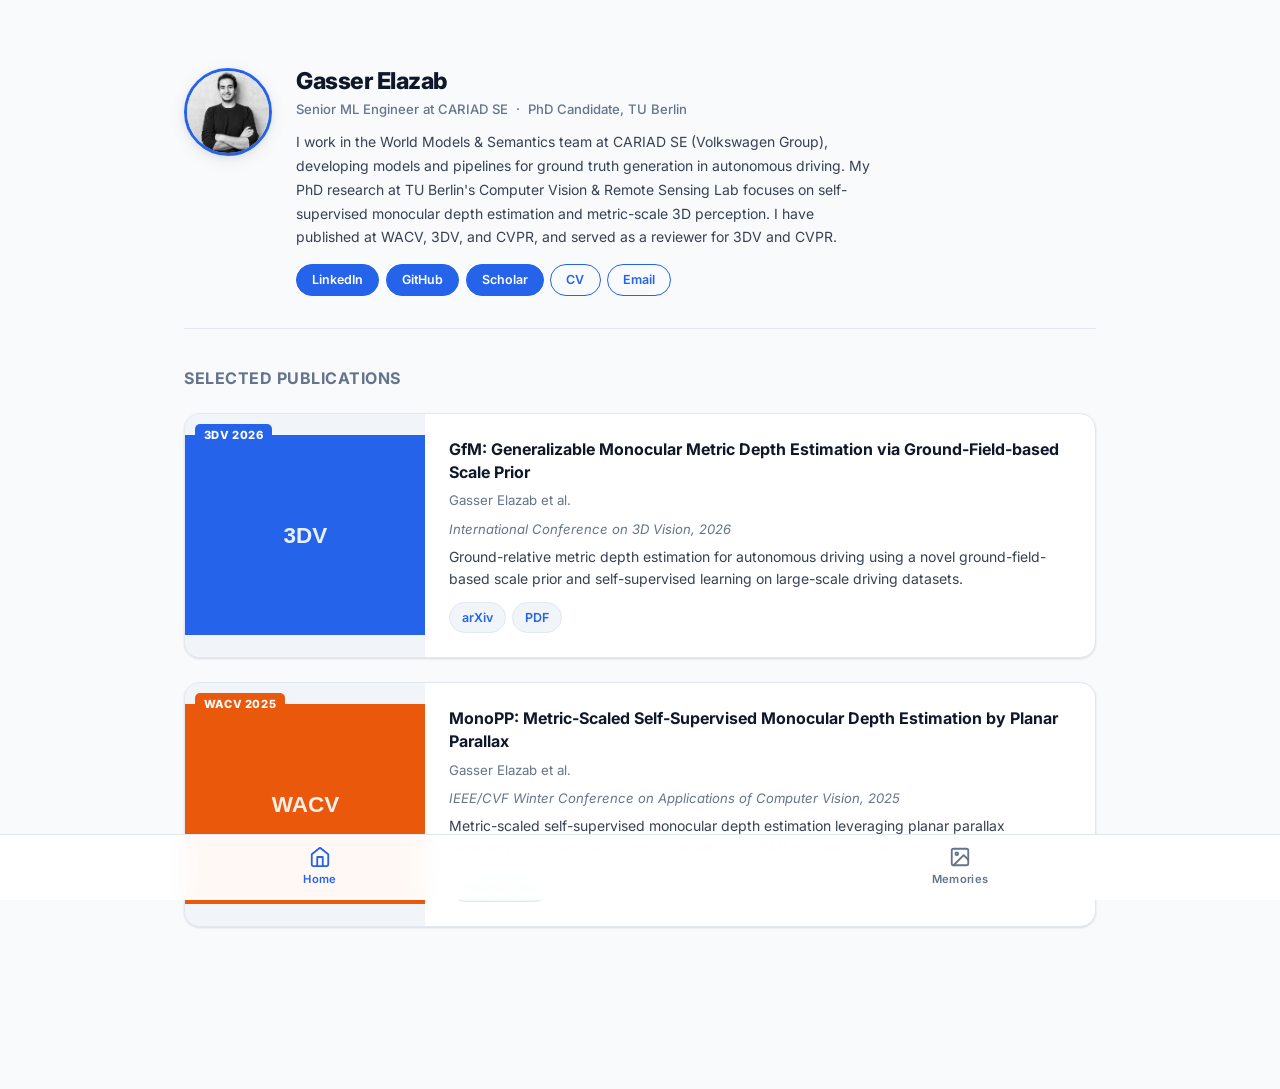
==== commit 94316122: ".\.git\" ====
--- a/index.html
+++ b/index.html
@@ -3,123 +3,64 @@
 <head>
     <meta charset="UTF-8">
     <meta name="viewport" content="width=device-width, initial-scale=1.0">
-    <title>Gasser Elazab | ML Engineer &amp; PhD Candidate</title>
+    <title>Gasser Elazab</title>
     <link rel="stylesheet" href="style.css">
     <link rel="preconnect" href="https://fonts.googleapis.com">
     <link rel="preconnect" href="https://fonts.gstatic.com" crossorigin>
-    <link href="https://fonts.googleapis.com/css2?family=Inter:wght@300;400;500;600;700;800&display=swap" rel="stylesheet">
+    <link href="https://fonts.googleapis.com/css2?family=Inter:ital,wght@0,300;0,400;0,500;0,600;0,700;0,800;1,400&display=swap" rel="stylesheet">
 </head>
 <body>
 
-<!-- ══════════════════════  NAVBAR  ══════════════════════ -->
-<nav class="navbar">
-    <span class="nav-brand">Gasser Elazab</span>
-    <ul class="nav-links">
-        <li><a href="#" class="nav-tab active" data-target="home">Home</a></li>
-        <li><a href="#" class="nav-tab" data-target="publications">Publications</a></li>
-        <li><a href="#" class="nav-tab" data-target="memories">Memories</a></li>
-    </ul>
-</nav>
-
 <!-- ══════════════════════  HOME  ══════════════════════ -->
 <section id="home" class="page">
 
-    <!-- Hero card -->
-    <div class="hero card">
-        <div class="hero-photo">
-            <img src="docs/images/GasserElazab_image.jpg" alt="Gasser Elazab">
-        </div>
-        <div class="hero-content">
-            <h1>Gasser Elazab</h1>
-            <p class="hero-title">Senior ML Engineer · PhD Candidate</p>
-            <div class="tags">
-                <span class="tag">Autonomous Driving</span>
-                <span class="tag">Computer Vision</span>
-                <span class="tag">3D Scene Understanding</span>
-                <span class="tag">Self-Supervised Learning</span>
-            </div>
-            <div class="social-links">
-                <a href="https://linkedin.com/in/gasserelazab/" target="_blank" rel="noopener" class="btn">LinkedIn</a>
-                <a href="https://github.com/GasserElAzab" target="_blank" rel="noopener" class="btn">GitHub</a>
-                <!-- TODO: replace with your actual Google Scholar profile URL -->
-                <a href="https://scholar.google.com/" target="_blank" rel="noopener" class="btn">Scholar</a>
-                <a href="docs/CV/My_CV.pdf" target="_blank" rel="noopener" class="btn btn-outline">CV</a>
-                <a href="mailto:gasser.elazab@gmail.com" class="btn btn-outline">Email</a>
+    <!-- Profile strip -->
+    <div class="profile-strip">
+        <img class="profile-photo" src="docs/images/GasserElazab_image.jpg" alt="Gasser Elazab">
+        <div class="profile-info">
+            <h1 class="profile-name">Gasser Elazab</h1>
+            <p class="profile-role">Senior ML Engineer at CARIAD SE &nbsp;·&nbsp; PhD Candidate, TU Berlin</p>
+            <p class="profile-bio">
+                I work in the World Models &amp; Semantics team at CARIAD SE (Volkswagen Group),
+                developing models and pipelines for ground truth generation in autonomous driving.
+                My PhD research at TU Berlin's Computer Vision &amp; Remote Sensing Lab focuses on
+                self-supervised monocular depth estimation and metric-scale 3D perception.
+                I have published at WACV, 3DV, and CVPR, and served as a reviewer for 3DV and CVPR.
+            </p>
+            <div class="profile-links">
+                <a href="https://linkedin.com/in/gasserelazab/" target="_blank" rel="noopener" class="plink">LinkedIn</a>
+                <a href="https://github.com/GasserElAzab" target="_blank" rel="noopener" class="plink">GitHub</a>
+                <a href="https://scholar.google.com/" target="_blank" rel="noopener" class="plink">Scholar</a>
+                <a href="docs/CV/My_CV.pdf" target="_blank" rel="noopener" class="plink plink-outline">CV</a>
+                <a href="mailto:gasser.elazab@gmail.com" class="plink plink-outline">Email</a>
             </div>
         </div>
     </div>
 
-    <!-- About Me -->
-    <div class="bio-section card">
-        <h2 class="section-heading">About Me</h2>
-        <p>
-            I am a <strong>Senior Machine Learning Engineer</strong> at <strong>CARIAD SE</strong>
-            (Volkswagen Group), working within the <strong>World Models &amp; Semantics</strong> team.
-            My current focus is on developing models and pipelines for
-            <strong>ground truth generation</strong> needed for various functions in the autonomous
-            driving stack.
-        </p>
-        <p>
-            Simultaneously, I am pursuing my <strong>PhD</strong> at the
-            <a href="https://www.tu.berlin/" target="_blank" rel="noopener">Technical University of Berlin</a>
-            in the <strong>Computer Vision &amp; Remote Sensing Lab</strong>. My research sits at the
-            intersection of <strong>self-supervised monocular depth estimation</strong>,
-            <strong>3D scene reconstruction</strong>, and <strong>metric-scale geometry</strong>
-            for vehicular perception.
-        </p>
-        <p>
-            I have published at <strong>WACV</strong>, <strong>3DV</strong>, and <strong>CVPR</strong>
-            and have served as a reviewer for <strong>3DV</strong> and <strong>CVPR</strong>.
-        </p>
+    <!-- Publications -->
+    <div class="home-section">
+        <h2 class="home-section-title">Selected Publications</h2>
+        <div id="papers-container"></div>
     </div>
 
-    <!-- Quick-stats highlights -->
-    <div class="highlights-grid">
-        <div class="highlight-card" onclick="switchTab('publications')" title="View Publications">
-            <div class="highlight-icon">📄</div>
-            <div>
-                <strong>4 Publications</strong>
-                <p>WACV · 3DV · CVPR</p>
-            </div>
-        </div>
-        <div class="highlight-card">
-            <div class="highlight-icon">🏛️</div>
-            <div>
-                <strong>PhD Candidate</strong>
-                <p>TU Berlin · CV &amp; RS Lab</p>
-            </div>
-        </div>
-        <div class="highlight-card">
-            <div class="highlight-icon">🚗</div>
-            <div>
-                <strong>CARIAD SE</strong>
-                <p>World Models &amp; Semantics</p>
-            </div>
-        </div>
-        <div class="highlight-card">
-            <div class="highlight-icon">🔍</div>
-            <div>
-                <strong>Reviewer</strong>
-                <p>3DV · CVPR</p>
-            </div>
-        </div>
-    </div>
-
-</section>
-
-<!-- ══════════════════════  PUBLICATIONS  ══════════════════════ -->
-<section id="publications" class="page hidden">
-    <h2 class="section-title">Selected Publications</h2>
-    <p class="section-subtitle">Research in monocular depth, 3D reconstruction, and autonomous perception.</p>
-    <div id="papers-container"></div>
 </section>
 
 <!-- ══════════════════════  MEMORIES  ══════════════════════ -->
 <section id="memories" class="page hidden">
-    <h2 class="section-title">Personal Memories</h2>
-    <p class="section-subtitle">Moments from conferences, field trips, and adventures — newest first.</p>
     <div id="memories-container"></div>
 </section>
+
+<!-- ══════════════════════  BOTTOM TABS  ══════════════════════ -->
+<nav class="bottom-tabs" role="navigation" aria-label="Main navigation">
+    <button class="tab-btn active" data-target="home" onclick="switchTab('home')">
+        <svg viewBox="0 0 24 24" fill="none" stroke="currentColor" stroke-width="2" stroke-linecap="round" stroke-linejoin="round"><path d="M3 9l9-7 9 7v11a2 2 0 0 1-2 2H5a2 2 0 0 1-2-2z"/><polyline points="9 22 9 12 15 12 15 22"/></svg>
+        <span>Home</span>
+    </button>
+    <button class="tab-btn" data-target="memories" onclick="switchTab('memories')">
+        <svg viewBox="0 0 24 24" fill="none" stroke="currentColor" stroke-width="2" stroke-linecap="round" stroke-linejoin="round"><rect x="3" y="3" width="18" height="18" rx="2"/><circle cx="8.5" cy="8.5" r="1.5"/><polyline points="21 15 16 10 5 21"/></svg>
+        <span>Memories</span>
+    </button>
+</nav>
 
 <!-- ══════════════════════  LIGHTBOX  ══════════════════════ -->
 <div id="lightbox-overlay" class="lightbox-overlay hidden" onclick="closeLightbox()"></div>
@@ -132,13 +73,6 @@
 </div>
 
 <script>
-// ════════════════════════════════════════════════════════════
-//  PUBLICATIONS DATA
-//  ─ Add new papers by pushing a new object into this array.
-//  ─ Place a thumbnail image at the path set in `image`.
-//  ─ Supported venueClass values:
-//      venue-cvpr | venue-wacv | venue-3dv | venue-iccv | venue-eccv
-// ════════════════════════════════════════════════════════════
 const papersData = [
     {
         id: "gfm-3dv-2026",
@@ -149,9 +83,9 @@
         venueClass: "venue-3dv",
         image: "docs/gfm_p2/thumbnail.png",
         links: [
-            { label: "arXiv",        url: "https://arxiv.org/abs/2512.04303", icon: "📄" },
-            { label: "PDF",          url: "https://arxiv.org/pdf/2512.04303", icon: "📑" },
-            { label: "Proceedings",  url: "",                                  icon: "🔗" }  // Fill in when available
+            { label: "arXiv", url: "https://arxiv.org/abs/2512.04303" },
+            { label: "PDF",   url: "https://arxiv.org/pdf/2512.04303" },
+            { label: "Proceedings", url: "" }
         ],
         abstract: "Ground-relative metric depth estimation for autonomous driving using a novel ground-field-based scale prior and self-supervised learning on large-scale driving datasets."
     },
@@ -164,48 +98,23 @@
         venueClass: "venue-wacv",
         image: "docs/monopp_p1/thumbnail.png",
         links: [
-            { label: "Project Page", url: "https://mono-pp.github.io/", icon: "🌐" },
-            { label: "arXiv",        url: "",                            icon: "📄" },  // Fill in
-            { label: "Proceedings",  url: "",                            icon: "🔗" }   // Fill in
+            { label: "Project Page", url: "https://mono-pp.github.io/" },
+            { label: "arXiv",        url: "" },
+            { label: "Proceedings",  url: "" }
         ],
         abstract: "Metric-scaled self-supervised monocular depth estimation leveraging planar parallax geometry to recover real-world scale without LiDAR or stereo supervision."
     },
-
-    // ── ADD NEW PAPERS BELOW (copy this block and fill in) ──────────────
-    // {
-    //     id: "paper-id",
-    //     title: "Full Paper Title",
-    //     authors: "Author 1, Author 2, ...",
-    //     venue: "CVPR 2025",
-    //     venueFull: "IEEE/CVF Conference on Computer Vision and Pattern Recognition, 2025",
-    //     venueClass: "venue-cvpr",
-    //     image: "docs/<your-folder>/thumbnail.png",
-    //     links: [
-    //         { label: "arXiv",        url: "https://arxiv.org/abs/XXXX.XXXXX", icon: "📄" },
-    //         { label: "Project Page", url: "https://your-page.github.io",      icon: "🌐" },
-    //         { label: "Code",         url: "https://github.com/...",            icon: "💻" },
-    //         { label: "Proceedings",  url: "https://openaccess.thecvf.com/...",icon: "🔗" },
-    //     ],
-    //     abstract: "One-to-two sentence description of the paper."
-    // },
+    // Add new papers here
+    // { id, title, authors, venue, venueFull, venueClass, image, links: [{label,url},...], abstract }
 ];
 
-// ════════════════════════════════════════════════════════════
-//  MEMORIES DATA  (keep newest → oldest)
-//  ─ Images live at:  docs/images/<id>/<filename>
-//  ─ Add filenames to the `images` array as you upload them.
-//  ─ Supported image formats: .jpg, .jpeg, .png, .webp
-// ════════════════════════════════════════════════════════════
 const memoriesData = [
     {
         id: "vancouver-2026",
         title: "Vancouver, Canada",
         subtitle: "3DV Conference · 2026",
         folder: "docs/images/vancouver-2026",
-        images: [
-            // Add filenames as you upload photos to docs/images/vancouver-2026/
-            // Example: "1.jpg", "2.jpg", "3.jpg"
-        ]
+        images: []
     },
     {
         id: "nardo-2025",
@@ -228,30 +137,18 @@
         folder: "docs/images/china-2024",
         images: []
     },
-
-    // ── ADD NEW TRIPS HERE (newest at the top of the list) ──────────────
-    // {
-    //     id: "trip-id",                          // also used as folder name suffix
-    //     title: "City, Country",
-    //     subtitle: "Event · Month YYYY",
-    //     folder: "docs/images/trip-id",          // place photos here
-    //     images: ["1.jpg", "2.jpg", "3.jpg"]     // list filenames here
-    // },
+    // Add new trips here (newest first)
+    // { id, title, subtitle, folder: "docs/images/<id>", images: ["1.jpg", ...] }
 ];
 
-// ════════════════════════════════════════════════════════════
-//  RENDERING — Publications
-// ════════════════════════════════════════════════════════════
 function paperImgFallback(imgEl, venue) {
     const colorMap = { CVPR: '#dc2626', WACV: '#ea580c', '3DV': '#2563eb', ICCV: '#16a34a', ECCV: '#9333ea' };
     const key   = Object.keys(colorMap).find(k => venue.includes(k)) || 'CONF';
     const color = colorMap[key] || '#2563eb';
-    const svg   = `<svg xmlns="http://www.w3.org/2000/svg" width="240" height="200">
-        <rect fill="${color}" width="240" height="200"/>
-        <text fill="rgba(255,255,255,0.95)" font-family="Inter,sans-serif" font-size="20" font-weight="700"
-              x="120" y="88" text-anchor="middle">${key}</text>
-        <text fill="rgba(255,255,255,0.6)" font-family="Inter,sans-serif" font-size="11"
-              x="120" y="112" text-anchor="middle">thumbnail not yet added</text>
+    const svg   = `<svg xmlns="http://www.w3.org/2000/svg" width="220" height="160">
+        <rect fill="${color}" width="220" height="160"/>
+        <text fill="rgba(255,255,255,0.9)" font-family="Inter,sans-serif" font-size="18" font-weight="700"
+              x="110" y="86" text-anchor="middle">${key}</text>
     </svg>`;
     imgEl.src    = 'data:image/svg+xml;charset=utf-8,' + encodeURIComponent(svg);
     imgEl.onerror = null;
@@ -259,15 +156,12 @@
 
 function renderPapers() {
     const container = document.getElementById('papers-container');
-    if (!papersData.length) {
-        container.innerHTML = '<p class="empty-note">No publications listed yet.</p>';
-        return;
-    }
+    if (!papersData.length) return;
     container.innerHTML = papersData.map(p => `
-        <div class="paper-card" id="paper-${p.id}">
+        <div class="paper-card">
             <div class="paper-img-wrap">
                 <img src="${p.image}"
-                     alt="Thumbnail – ${p.title}"
+                     alt="${p.title}"
                      onerror="paperImgFallback(this,'${p.venue}')"
                      loading="lazy">
                 <span class="venue-badge ${p.venueClass}">${p.venue}</span>
@@ -275,11 +169,11 @@
             <div class="paper-content">
                 <h3 class="paper-title">${p.title}</h3>
                 <p class="paper-authors">${p.authors}</p>
-                <p class="paper-venue-full"><em>${p.venueFull}</em></p>
+                <p class="paper-venue-full">${p.venueFull}</p>
                 <p class="paper-abstract">${p.abstract}</p>
                 <div class="paper-links">
                     ${p.links.filter(l => l.url).map(l =>
-                        `<a href="${l.url}" target="_blank" rel="noopener" class="pill-link">${l.icon} ${l.label}</a>`
+                        `<a href="${l.url}" target="_blank" rel="noopener" class="pill-link">${l.label}</a>`
                     ).join('')}
                 </div>
             </div>
@@ -287,69 +181,71 @@
     `).join('');
 }
 
-// ════════════════════════════════════════════════════════════
-//  RENDERING — Memories
-// ════════════════════════════════════════════════════════════
+// Gradient palettes for empty trip placeholders
+const tripGradients = [
+    'linear-gradient(135deg,#667eea,#764ba2)',
+    'linear-gradient(135deg,#f7971e,#ffd200)',
+    'linear-gradient(135deg,#11998e,#38ef7d)',
+    'linear-gradient(135deg,#ee0979,#ff6a00)',
+    'linear-gradient(135deg,#4568dc,#b06ab3)',
+    'linear-gradient(135deg,#134e5e,#71b280)',
+];
+
 function renderMemories() {
     const container = document.getElementById('memories-container');
-    if (!memoriesData.length) {
-        container.innerHTML = '<p class="empty-note">No memories listed yet.</p>';
-        return;
-    }
-    container.innerHTML = memoriesData.map(m => {
-        const preview  = m.images.slice(0, 4);
-        const hasExtra = m.images.length > 4;
-        const isEmpty  = m.images.length === 0;
-        const thumbHtml = (imgs, offset) => imgs.map((img, i) =>
-            `<img src="${m.folder}/${img}"
-                  alt="${m.title} – photo ${offset + i + 1}"
-                  class="album-thumb"
-                  onclick="openMemoryLightbox('${m.id}', ${offset + i})"
-                  loading="lazy">`
-        ).join('');
+    if (!memoriesData.length) return;
+    container.innerHTML = memoriesData.map((m, mi) => {
+        const total    = m.images.length;
+        const preview  = m.images.slice(0, 3);
+        const hasMore  = total > 3;
+        const grad     = tripGradients[mi % tripGradients.length];
+
+        const coverHtml = total > 0
+            ? `<img class="trip-cover-img" src="${m.folder}/${m.images[0]}" alt="${m.title}" loading="lazy" onerror="this.style.display='none';this.nextElementSibling.style.display='flex'">
+               <div class="trip-cover-placeholder" style="background:${grad};display:none"></div>`
+            : `<div class="trip-cover-placeholder" style="background:${grad}"></div>`;
+
+        const previewStrip = total > 0 ? `
+            <div class="trip-preview-strip">
+                ${preview.map((img, i) => `
+                    <img src="${m.folder}/${img}" alt="${m.title} ${i+1}"
+                         class="strip-thumb" loading="lazy"
+                         onclick="openMemoryLightbox('${m.id}',${i})">`).join('')}
+                ${hasMore ? `<button class="strip-more-btn" onclick="toggleTripGallery('${m.id}')">
+                    +${total - 3}<br><span>more</span>
+                </button>` : ''}
+            </div>` : '';
+
+        const fullGrid = hasMore ? `
+            <div class="trip-full-grid hidden" id="grid-${m.id}">
+                ${m.images.slice(3).map((img, i) => `
+                    <img src="${m.folder}/${img}" alt="${m.title} ${i+4}"
+                         class="grid-thumb" loading="lazy"
+                         onclick="openMemoryLightbox('${m.id}',${i+3})">`).join('')}
+                <button class="collapse-btn" onclick="toggleTripGallery('${m.id}')">Show less</button>
+            </div>` : '';
 
         return `
-        <div class="memory-card" id="memory-${m.id}">
-            <div class="memory-header" onclick="toggleMemory('${m.id}')">
-                <div>
-                    <h3 class="memory-title">${m.title}</h3>
-                    <p class="memory-subtitle">${m.subtitle}</p>
-                </div>
-                <div class="memory-meta">
-                    <span class="photo-count">${isEmpty ? 'coming soon' : m.images.length + ' photos'}</span>
-                    <span class="expand-icon" id="icon-${m.id}">▼</span>
+        <div class="trip-card" id="trip-${m.id}">
+            <div class="trip-cover">
+                ${coverHtml}
+                <div class="trip-cover-overlay">
+                    <div class="trip-cover-text">
+                        <span class="trip-subtitle">${m.subtitle}</span>
+                        <h2 class="trip-title">${m.title}</h2>
+                    </div>
+                    ${total > 0 ? `<span class="trip-photo-count">${total} photos</span>` : ''}
                 </div>
             </div>
-            <div class="album-body album-collapsed" id="album-${m.id}">
-                ${isEmpty
-                    ? `<p class="album-empty">📷 Photos coming soon — add images to <code>${m.folder}/</code> and list them in memoriesData.</p>`
-                    : `<div class="album-grid preview-grid">${thumbHtml(preview, 0)}</div>`
-                }
-                ${hasExtra ? `
-                    <div id="extra-${m.id}" class="extra-photos hidden">
-                        <div class="album-grid full-grid">${thumbHtml(m.images.slice(4), 4)}</div>
-                    </div>
-                    <button class="see-all-btn" id="seeall-${m.id}"
-                            onclick="event.stopPropagation(); toggleExtra('${m.id}', ${m.images.length})">
-                        See all ${m.images.length} photos ▼
-                    </button>` : ''}
-            </div>
+            ${previewStrip}
+            ${fullGrid}
         </div>`;
     }).join('');
 }
 
-function toggleMemory(id) {
-    const body          = document.getElementById(`album-${id}`);
-    const icon          = document.getElementById(`icon-${id}`);
-    const isNowCollapsed = body.classList.toggle('album-collapsed');
-    icon.style.transform = isNowCollapsed ? '' : 'rotate(180deg)';
-}
-
-function toggleExtra(id, total) {
-    const extra     = document.getElementById(`extra-${id}`);
-    const btn       = document.getElementById(`seeall-${id}`);
-    const isHidden  = extra.classList.toggle('hidden');
-    btn.textContent = isHidden ? `See all ${total} photos ▼` : 'Show less ▲';
+function toggleTripGallery(id) {
+    const grid = document.getElementById(`grid-${id}`);
+    grid.classList.toggle('hidden');
 }
 
 // ════════════════════════════════════════════════════════════
@@ -391,22 +287,13 @@
     if (e.key === 'Escape')     closeLightbox();
 });
 
-// ════════════════════════════════════════════════════════════
-//  TAB NAVIGATION
-// ════════════════════════════════════════════════════════════
 function switchTab(target) {
-    document.querySelectorAll('.page').forEach(p => {
-        p.classList.toggle('hidden', p.id !== target);
-    });
-    document.querySelectorAll('.nav-tab').forEach(t => {
-        t.classList.toggle('active', t.dataset.target === target);
-    });
-    window.scrollTo({ top: 0, behavior: 'smooth' });
-}
-
-document.querySelectorAll('.nav-tab').forEach(tab =>
-    tab.addEventListener('click', e => { e.preventDefault(); switchTab(tab.dataset.target); })
-);
+    document.querySelectorAll('.page').forEach(p =>
+        p.classList.toggle('hidden', p.id !== target));
+    document.querySelectorAll('.tab-btn').forEach(b =>
+        b.classList.toggle('active', b.dataset.target === target));
+    window.scrollTo({ top: 0, behavior: 'instant' });
+}
 
 // ════════════════════════════════════════════════════════════
 //  INIT
--- a/style.css
+++ b/style.css
@@ -1,20 +1,474 @@
 /* ═══════════════════════════════════════════════════════════════
-   CSS VARIABLES
+   VARIABLES
 ═══════════════════════════════════════════════════════════════ */
 :root {
     --primary:      #2563eb;
     --primary-dark: #1d4ed8;
-    --bg:           #f1f5f9;
+    --bg:           #f8fafc;
     --surface:      #ffffff;
     --border:       #e2e8f0;
-    --text:         #1e293b;
+    --text:         #0f172a;
     --text-muted:   #64748b;
-    --shadow-sm:    0 1px 3px rgba(0,0,0,0.07);
-    --shadow-md:    0 4px 14px rgba(0,0,0,0.09);
-    --shadow-lg:    0 8px 32px rgba(0,0,0,0.12);
-    --radius:       14px;
+    --shadow-sm:    0 1px 3px rgba(0,0,0,0.07), 0 1px 2px rgba(0,0,0,0.06);
+    --shadow-md:    0 4px 16px rgba(0,0,0,0.08), 0 2px 6px rgba(0,0,0,0.05);
+    --radius:       16px;
     --radius-sm:    8px;
-}
+    --tab-h:        66px;
+}
+
+/* ═══════════════════════════════════════════════════════════════
+   RESET & BASE
+═══════════════════════════════════════════════════════════════ */
+*, *::before, *::after { box-sizing: border-box; margin: 0; padding: 0; }
+html                   { scroll-behavior: smooth; }
+
+body {
+    font-family: 'Inter', 'Segoe UI', system-ui, sans-serif;
+    background: var(--bg);
+    color: var(--text);
+    line-height: 1.65;
+    padding-bottom: calc(var(--tab-h) + 8px);
+    min-height: 100vh;
+}
+
+img  { max-width: 100%; height: auto; display: block; }
+a    { color: var(--primary); text-decoration: none; }
+a:hover { text-decoration: underline; }
+
+/* ═══════════════════════════════════════════════════════════════
+   PAGES
+═══════════════════════════════════════════════════════════════ */
+.page        { max-width: 860px; margin: 0 auto; padding: 2rem 1.25rem 2rem; }
+.page.hidden { display: none; }
+
+/* ═══════════════════════════════════════════════════════════════
+   BOTTOM TAB BAR
+═══════════════════════════════════════════════════════════════ */
+.bottom-tabs {
+    position: fixed;
+    bottom: 0; left: 0; right: 0;
+    height: var(--tab-h);
+    background: rgba(255,255,255,0.96);
+    backdrop-filter: blur(12px);
+    -webkit-backdrop-filter: blur(12px);
+    border-top: 1px solid var(--border);
+    display: flex;
+    z-index: 100;
+}
+
+.tab-btn {
+    flex: 1;
+    display: flex;
+    flex-direction: column;
+    align-items: center;
+    justify-content: center;
+    gap: 4px;
+    background: none;
+    border: none;
+    cursor: pointer;
+    color: var(--text-muted);
+    font-family: inherit;
+    font-size: 0.7rem;
+    font-weight: 600;
+    letter-spacing: 0.3px;
+    transition: color 0.18s;
+    padding-bottom: 4px;
+}
+.tab-btn svg {
+    width: 22px;
+    height: 22px;
+    stroke: currentColor;
+    transition: stroke 0.18s;
+}
+.tab-btn.active         { color: var(--primary); }
+.tab-btn:hover          { color: var(--text); }
+
+/* ═══════════════════════════════════════════════════════════════
+   PROFILE STRIP
+═══════════════════════════════════════════════════════════════ */
+.profile-strip {
+    display: flex;
+    align-items: flex-start;
+    gap: 1.5rem;
+    padding: 1.75rem 0 2rem;
+    border-bottom: 1px solid var(--border);
+    margin-bottom: 2.25rem;
+}
+
+.profile-photo {
+    width: 88px;
+    height: 88px;
+    border-radius: 50%;
+    object-fit: cover;
+    flex-shrink: 0;
+    border: 3px solid var(--primary);
+    box-shadow: var(--shadow-md);
+}
+
+.profile-name {
+    font-size: 1.45rem;
+    font-weight: 800;
+    letter-spacing: -0.5px;
+    line-height: 1.2;
+    margin-bottom: 0.15rem;
+}
+
+.profile-role {
+    font-size: 0.82rem;
+    color: var(--text-muted);
+    margin-bottom: 0.6rem;
+    font-weight: 500;
+}
+
+.profile-bio {
+    font-size: 0.875rem;
+    color: #374151;
+    line-height: 1.7;
+    margin-bottom: 0.9rem;
+    max-width: 580px;
+}
+
+.profile-links {
+    display: flex;
+    flex-wrap: wrap;
+    gap: 0.4rem;
+}
+
+.plink {
+    display: inline-block;
+    padding: 0.3rem 0.95rem;
+    border-radius: 99px;
+    font-size: 0.78rem;
+    font-weight: 600;
+    background: var(--primary);
+    color: #fff !important;
+    text-decoration: none !important;
+    border: 1.5px solid var(--primary);
+    transition: background 0.15s, border-color 0.15s;
+}
+.plink:hover             { background: var(--primary-dark); border-color: var(--primary-dark); }
+.plink-outline           { background: transparent; color: var(--primary) !important; }
+.plink-outline:hover     { background: #eff6ff; }
+
+/* ═══════════════════════════════════════════════════════════════
+   HOME SECTION HEADING
+═══════════════════════════════════════════════════════════════ */
+.home-section        { margin-top: 0.5rem; }
+.home-section-title  {
+    font-size: 1rem;
+    font-weight: 700;
+    letter-spacing: 0.5px;
+    text-transform: uppercase;
+    color: var(--text-muted);
+    margin-bottom: 1.25rem;
+}
+
+/* ═══════════════════════════════════════════════════════════════
+   PAPER CARDS
+═══════════════════════════════════════════════════════════════ */
+.paper-card {
+    background: var(--surface);
+    border-radius: var(--radius);
+    border: 1px solid var(--border);
+    box-shadow: var(--shadow-sm);
+    display: flex;
+    overflow: hidden;
+    margin-bottom: 1.25rem;
+    transition: box-shadow 0.18s, transform 0.15s;
+}
+.paper-card:hover { box-shadow: var(--shadow-md); transform: translateY(-2px); }
+
+.paper-img-wrap {
+    position: relative;
+    flex-shrink: 0;
+    width: 200px;
+    background: #f1f5f9;
+    display: flex;
+    align-items: center;
+    justify-content: center;
+    overflow: hidden;
+}
+.paper-img-wrap img {
+    width: 200px;
+    height: 100%;
+    max-height: 180px;
+    object-fit: cover;
+}
+
+.venue-badge {
+    position: absolute;
+    top: 8px;
+    left: 8px;
+    padding: 0.15rem 0.5rem;
+    border-radius: 5px;
+    font-size: 0.67rem;
+    font-weight: 800;
+    color: #fff;
+    letter-spacing: 0.8px;
+    text-transform: uppercase;
+}
+.venue-cvpr { background: #dc2626; }
+.venue-wacv { background: #ea580c; }
+.venue-3dv  { background: #2563eb; }
+.venue-iccv { background: #16a34a; }
+.venue-eccv { background: #9333ea; }
+
+.paper-content {
+    padding: 1.2rem 1.4rem;
+    flex: 1;
+    display: flex;
+    flex-direction: column;
+    gap: 0.3rem;
+    min-width: 0;
+}
+.paper-title       { font-size: 0.95rem; font-weight: 700; color: var(--text); line-height: 1.45; }
+.paper-authors     { font-size: 0.78rem; color: var(--text-muted); }
+.paper-venue-full  { font-size: 0.78rem; color: var(--text-muted); font-style: italic; }
+.paper-abstract    { font-size: 0.83rem; color: #374151; flex: 1; line-height: 1.6; }
+
+.paper-links { display: flex; flex-wrap: wrap; gap: 0.4rem; margin-top: 0.5rem; }
+.pill-link {
+    display: inline-block;
+    padding: 0.2rem 0.7rem;
+    border-radius: 99px;
+    font-size: 0.75rem;
+    font-weight: 600;
+    background: #eff6ff;
+    color: var(--primary) !important;
+    border: 1px solid #bfdbfe;
+    text-decoration: none !important;
+    transition: background 0.15s;
+}
+.pill-link:hover { background: #dbeafe; }
+
+/* ═══════════════════════════════════════════════════════════════
+   MEMORIES PAGE — TRIP CARDS
+═══════════════════════════════════════════════════════════════ */
+.trip-card {
+    border-radius: var(--radius);
+    overflow: hidden;
+    background: var(--surface);
+    box-shadow: var(--shadow-sm);
+    border: 1px solid var(--border);
+    margin-bottom: 1.5rem;
+    transition: box-shadow 0.18s;
+}
+.trip-card:hover { box-shadow: var(--shadow-md); }
+
+/* Cover image / gradient */
+.trip-cover {
+    position: relative;
+    height: 230px;
+    overflow: hidden;
+}
+
+.trip-cover-img {
+    width: 100%;
+    height: 100%;
+    object-fit: cover;
+    display: block;
+}
+
+.trip-cover-placeholder {
+    width: 100%;
+    height: 100%;
+}
+
+.trip-cover-overlay {
+    position: absolute;
+    inset: 0;
+    background: linear-gradient(to top, rgba(0,0,0,0.72) 0%, rgba(0,0,0,0.1) 55%, transparent 100%);
+    display: flex;
+    align-items: flex-end;
+    justify-content: space-between;
+    padding: 1.2rem 1.4rem;
+}
+
+.trip-cover-text { display: flex; flex-direction: column; gap: 2px; }
+
+.trip-subtitle {
+    font-size: 0.72rem;
+    font-weight: 600;
+    color: rgba(255,255,255,0.75);
+    letter-spacing: 0.8px;
+    text-transform: uppercase;
+}
+
+.trip-title {
+    font-size: 1.45rem;
+    font-weight: 800;
+    color: #fff;
+    letter-spacing: -0.3px;
+    line-height: 1.2;
+}
+
+.trip-photo-count {
+    font-size: 0.72rem;
+    color: rgba(255,255,255,0.8);
+    background: rgba(0,0,0,0.35);
+    padding: 0.2rem 0.6rem;
+    border-radius: 99px;
+    align-self: flex-end;
+    flex-shrink: 0;
+}
+
+/* Preview strip */
+.trip-preview-strip {
+    display: flex;
+    gap: 3px;
+    padding: 3px;
+    background: var(--bg);
+}
+
+.strip-thumb {
+    flex: 1;
+    aspect-ratio: 1;
+    object-fit: cover;
+    cursor: pointer;
+    transition: opacity 0.15s;
+    min-width: 0;
+}
+.strip-thumb:hover { opacity: 0.82; }
+
+.strip-more-btn {
+    flex: 1;
+    min-width: 0;
+    aspect-ratio: 1;
+    display: flex;
+    flex-direction: column;
+    align-items: center;
+    justify-content: center;
+    background: #1e293b;
+    color: #fff;
+    border: none;
+    cursor: pointer;
+    font-family: inherit;
+    font-size: 1.15rem;
+    font-weight: 800;
+    line-height: 1.2;
+    transition: background 0.15s;
+}
+.strip-more-btn span { font-size: 0.7rem; font-weight: 500; opacity: 0.75; }
+.strip-more-btn:hover { background: #334155; }
+
+/* Expanded full grid */
+.trip-full-grid {
+    display: grid;
+    grid-template-columns: repeat(4, 1fr);
+    gap: 3px;
+    padding: 0 3px 3px;
+    background: var(--bg);
+}
+.trip-full-grid.hidden { display: none; }
+
+.grid-thumb {
+    width: 100%;
+    aspect-ratio: 1;
+    object-fit: cover;
+    cursor: pointer;
+    transition: opacity 0.15s;
+}
+.grid-thumb:hover { opacity: 0.82; }
+
+.collapse-btn {
+    grid-column: 1 / -1;
+    padding: 0.65rem;
+    background: none;
+    border: none;
+    border-top: 1px solid var(--border);
+    color: var(--primary);
+    font-size: 0.82rem;
+    font-weight: 600;
+    cursor: pointer;
+    font-family: inherit;
+    transition: background 0.15s;
+}
+.collapse-btn:hover { background: #f1f5f9; }
+
+/* ═══════════════════════════════════════════════════════════════
+   LIGHTBOX
+═══════════════════════════════════════════════════════════════ */
+.lightbox-overlay {
+    position: fixed;
+    inset: 0;
+    background: rgba(0,0,0,0.9);
+    z-index: 900;
+}
+.lightbox-overlay.hidden { display: none; }
+
+.lightbox {
+    position: fixed;
+    inset: 0;
+    z-index: 901;
+    display: flex;
+    flex-direction: column;
+    align-items: center;
+    justify-content: center;
+    gap: 0.6rem;
+    pointer-events: none;
+}
+.lightbox.hidden { display: none; }
+.lightbox > * { pointer-events: auto; }
+
+.lightbox img {
+    max-width: 88vw;
+    max-height: 80vh;
+    object-fit: contain;
+    border-radius: 6px;
+}
+
+#lightbox-caption {
+    color: rgba(255,255,255,0.65);
+    font-size: 0.8rem;
+    text-align: center;
+}
+
+.lightbox-close {
+    position: fixed;
+    top: 1rem; right: 1rem;
+    width: 36px; height: 36px;
+    border-radius: 50%;
+    border: none;
+    background: rgba(255,255,255,0.15);
+    color: #fff;
+    font-size: 0.9rem;
+    cursor: pointer;
+    display: flex; align-items: center; justify-content: center;
+}
+.lightbox-close:hover { background: rgba(255,255,255,0.28); }
+
+.lightbox-nav {
+    position: fixed;
+    top: 50%; transform: translateY(-50%);
+    width: 44px; height: 44px;
+    border-radius: 50%;
+    border: none;
+    background: rgba(255,255,255,0.15);
+    color: #fff;
+    font-size: 1.1rem;
+    cursor: pointer;
+    display: flex; align-items: center; justify-content: center;
+    transition: background 0.15s;
+}
+.lightbox-nav:hover { background: rgba(255,255,255,0.28); }
+.lightbox-nav.prev  { left: 1rem; }
+.lightbox-nav.next  { right: 1rem; }
+
+/* ═══════════════════════════════════════════════════════════════
+   RESPONSIVE
+═══════════════════════════════════════════════════════════════ */
+@media (max-width: 640px) {
+    .profile-strip   { gap: 1rem; }
+    .profile-photo   { width: 72px; height: 72px; }
+    .profile-name    { font-size: 1.2rem; }
+    .paper-card      { flex-direction: column; }
+    .paper-img-wrap  { width: 100%; }
+    .paper-img-wrap img { width: 100%; max-height: 160px; }
+    .trip-cover      { height: 180px; }
+    .trip-title      { font-size: 1.2rem; }
+    .trip-full-grid  { grid-template-columns: repeat(3, 1fr); }
+}
+
 
 /* ═══════════════════════════════════════════════════════════════
    RESET & BASE
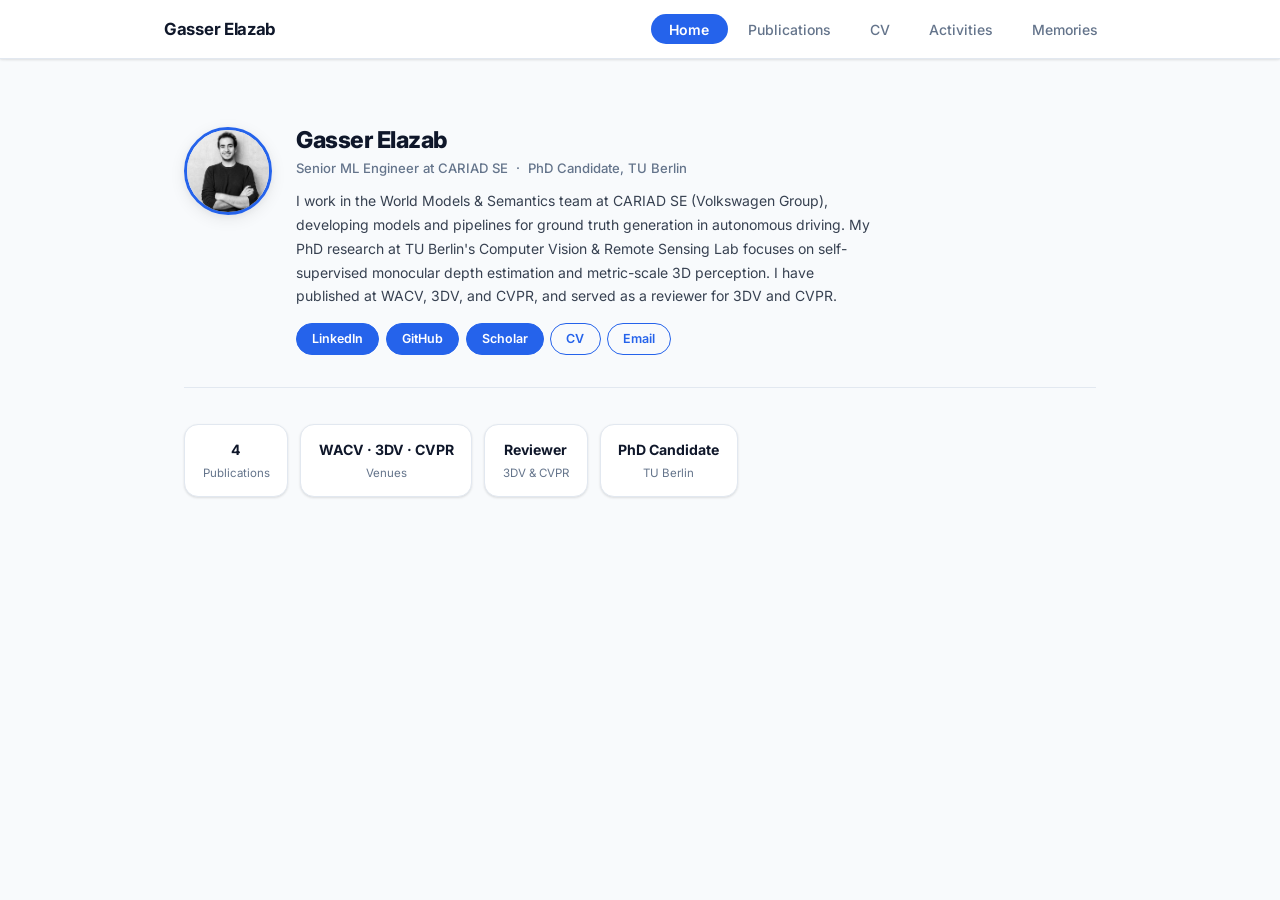
==== commit dcbe0d93: "updating the navbar" ====
--- a/index.html
+++ b/index.html
@@ -11,10 +11,33 @@
 </head>
 <body>
 
+<!-- ══════════════════════  NAVBAR  ══════════════════════ -->
+<nav class="top-nav" role="navigation" aria-label="Main navigation">
+    <div class="nav-inner">
+        <span class="nav-brand">Gasser Elazab</span>
+        <ul class="nav-tabs-list">
+            <li><button class="nav-tab active" data-target="home">Home</button></li>
+            <li><button class="nav-tab" data-target="publications">Publications</button></li>
+            <li><button class="nav-tab" data-target="cv">CV</button></li>
+            <li><button class="nav-tab" data-target="activities">Activities</button></li>
+            <li><button class="nav-tab" data-target="memories">Memories</button></li>
+        </ul>
+        <button class="nav-hamburger" id="nav-hamburger" aria-label="Open menu" onclick="toggleMobileMenu()">
+            <span></span><span></span><span></span>
+        </button>
+    </div>
+    <!-- Mobile dropdown -->
+    <ul class="nav-mobile-menu hidden" id="nav-mobile-menu">
+        <li><button class="nav-tab active" data-target="home">Home</button></li>
+        <li><button class="nav-tab" data-target="publications">Publications</button></li>
+        <li><button class="nav-tab" data-target="cv">CV</button></li>
+        <li><button class="nav-tab" data-target="activities">Activities</button></li>
+        <li><button class="nav-tab" data-target="memories">Memories</button></li>
+    </ul>
+</nav>
+
 <!-- ══════════════════════  HOME  ══════════════════════ -->
 <section id="home" class="page">
-
-    <!-- Profile strip -->
     <div class="profile-strip">
         <img class="profile-photo" src="docs/images/GasserElazab_image.jpg" alt="Gasser Elazab">
         <div class="profile-info">
@@ -37,30 +60,124 @@
         </div>
     </div>
 
-    <!-- Publications -->
-    <div class="home-section">
-        <h2 class="home-section-title">Selected Publications</h2>
-        <div id="papers-container"></div>
-    </div>
-
+    <!-- Stat chips -->
+    <div class="stat-row">
+        <div class="stat-chip" onclick="switchTab('publications')">
+            <strong>4</strong><span>Publications</span>
+        </div>
+        <div class="stat-chip">
+            <strong>WACV · 3DV · CVPR</strong><span>Venues</span>
+        </div>
+        <div class="stat-chip" onclick="switchTab('activities')">
+            <strong>Reviewer</strong><span>3DV &amp; CVPR</span>
+        </div>
+        <div class="stat-chip">
+            <strong>PhD Candidate</strong><span>TU Berlin</span>
+        </div>
+    </div>
+</section>
+
+<!-- ══════════════════════  PUBLICATIONS  ══════════════════════ -->
+<section id="publications" class="page hidden">
+    <div class="page-header">
+        <h2 class="page-title">Publications</h2>
+        <p class="page-sub">Research in monocular depth estimation, 3D scene reconstruction, and autonomous driving perception.</p>
+    </div>
+    <div id="papers-container"></div>
+</section>
+
+<!-- ══════════════════════  CV  ══════════════════════ -->
+<section id="cv" class="page hidden">
+    <div class="page-header">
+        <h2 class="page-title">Curriculum Vitae</h2>
+        <a href="docs/CV/My_CV.pdf" target="_blank" rel="noopener" class="plink" style="margin-top:0.5rem;display:inline-block">Download PDF</a>
+    </div>
+    <div class="cv-block">
+        <h3 class="cv-section-title">
+            <svg viewBox="0 0 24 24" fill="none" stroke="currentColor" stroke-width="2"><rect x="2" y="7" width="20" height="14" rx="2"/><path d="M16 7V5a2 2 0 0 0-2-2h-4a2 2 0 0 0-2 2v2"/></svg>
+            Experience
+        </h3>
+        <div class="timeline" id="experience-timeline"></div>
+    </div>
+    <div class="cv-block">
+        <h3 class="cv-section-title">
+            <svg viewBox="0 0 24 24" fill="none" stroke="currentColor" stroke-width="2"><path d="M22 10v6M2 10l10-5 10 5-10 5z"/><path d="M6 12v5c3 3 9 3 12 0v-5"/></svg>
+            Education
+        </h3>
+        <div class="timeline" id="education-timeline"></div>
+    </div>
+    <div class="cv-block">
+        <h3 class="cv-section-title">
+            <svg viewBox="0 0 24 24" fill="none" stroke="currentColor" stroke-width="2"><polyline points="16 18 22 12 16 6"/><polyline points="8 6 2 12 8 18"/></svg>
+            Technical Skills
+        </h3>
+        <div class="skills-grid">
+            <span class="skill-tag">Python</span>
+            <span class="skill-tag">PyTorch</span>
+            <span class="skill-tag">TensorFlow</span>
+            <span class="skill-tag">OpenCV</span>
+            <span class="skill-tag">NumPy / Pandas</span>
+            <span class="skill-tag">Scikit-learn</span>
+            <span class="skill-tag">ROS</span>
+            <span class="skill-tag">C++</span>
+            <span class="skill-tag">MATLAB / Simulink</span>
+            <span class="skill-tag">Git</span>
+            <span class="skill-tag">Linux</span>
+            <span class="skill-tag">Java</span>
+            <span class="skill-tag">Scala / Spark</span>
+            <span class="skill-tag">Shell</span>
+        </div>
+        <div class="lang-row" style="margin-top:1.25rem">
+            <div class="lang-pill"><strong>English</strong> Advanced (C1)</div>
+            <div class="lang-pill"><strong>German</strong> B1</div>
+            <div class="lang-pill"><strong>Arabic</strong> Native</div>
+        </div>
+    </div>
+</section>
+
+<!-- ══════════════════════  ACTIVITIES  ══════════════════════ -->
+<section id="activities" class="page hidden">
+    <div class="page-header">
+        <h2 class="page-title">Activities &amp; Achievements</h2>
+    </div>
+    <div class="cv-block">
+        <h3 class="cv-section-title">
+            <svg viewBox="0 0 24 24" fill="none" stroke="currentColor" stroke-width="2"><circle cx="12" cy="8" r="6"/><path d="M15.477 12.89L17 22l-5-3-5 3 1.523-9.11"/></svg>
+            Awards &amp; Scholarships
+        </h3>
+        <div id="awards-container"></div>
+    </div>
+    <div class="cv-block">
+        <h3 class="cv-section-title">
+            <svg viewBox="0 0 24 24" fill="none" stroke="currentColor" stroke-width="2"><path d="M12 2l3.09 6.26L22 9.27l-5 4.87 1.18 6.88L12 17.77l-6.18 3.25L7 14.14 2 9.27l6.91-1.01L12 2z"/></svg>
+            Academic Reviewing
+        </h3>
+        <div id="reviewing-container"></div>
+    </div>
+    <div class="cv-block">
+        <h3 class="cv-section-title">
+            <svg viewBox="0 0 24 24" fill="none" stroke="currentColor" stroke-width="2"><rect x="3" y="3" width="18" height="18" rx="2"/><path d="M9 12l2 2 4-4"/></svg>
+            Certificates &amp; Training
+        </h3>
+        <div id="certs-container"></div>
+    </div>
+    <div class="cv-block">
+        <h3 class="cv-section-title">
+            <svg viewBox="0 0 24 24" fill="none" stroke="currentColor" stroke-width="2"><path d="M17 21v-2a4 4 0 0 0-4-4H5a4 4 0 0 0-4 4v2"/><circle cx="9" cy="7" r="4"/><path d="M23 21v-2a4 4 0 0 0-3-3.87"/><path d="M16 3.13a4 4 0 0 1 0 7.75"/></svg>
+            Extracurricular
+        </h3>
+        <div id="extra-container"></div>
+    </div>
 </section>
 
 <!-- ══════════════════════  MEMORIES  ══════════════════════ -->
 <section id="memories" class="page hidden">
+    <div class="page-header">
+        <h2 class="page-title">Memories</h2>
+        <p class="page-sub">Conferences, field trips, and adventures.</p>
+    </div>
     <div id="memories-container"></div>
 </section>
-
-<!-- ══════════════════════  BOTTOM TABS  ══════════════════════ -->
-<nav class="bottom-tabs" role="navigation" aria-label="Main navigation">
-    <button class="tab-btn active" data-target="home" onclick="switchTab('home')">
-        <svg viewBox="0 0 24 24" fill="none" stroke="currentColor" stroke-width="2" stroke-linecap="round" stroke-linejoin="round"><path d="M3 9l9-7 9 7v11a2 2 0 0 1-2 2H5a2 2 0 0 1-2-2z"/><polyline points="9 22 9 12 15 12 15 22"/></svg>
-        <span>Home</span>
-    </button>
-    <button class="tab-btn" data-target="memories" onclick="switchTab('memories')">
-        <svg viewBox="0 0 24 24" fill="none" stroke="currentColor" stroke-width="2" stroke-linecap="round" stroke-linejoin="round"><rect x="3" y="3" width="18" height="18" rx="2"/><circle cx="8.5" cy="8.5" r="1.5"/><polyline points="21 15 16 10 5 21"/></svg>
-        <span>Memories</span>
-    </button>
-</nav>
 
 <!-- ══════════════════════  LIGHTBOX  ══════════════════════ -->
 <div id="lightbox-overlay" class="lightbox-overlay hidden" onclick="closeLightbox()"></div>
@@ -72,99 +189,47 @@
     <div id="lightbox-caption"></div>
 </div>
 
+<!-- ══════════════════════  DATA FILES  ══════════════════════ -->
+<script src="data/publications.js"></script>
+<script src="data/cv.js"></script>
+<script src="data/memories.js"></script>
+<script src="data/activities.js"></script>
+
 <script>
-const papersData = [
-    {
-        id: "gfm-3dv-2026",
-        title: "GfM: Generalizable Monocular Metric Depth Estimation via Ground-Field-based Scale Prior",
-        authors: "Gasser Elazab et al.",
-        venue: "3DV 2026",
-        venueFull: "International Conference on 3D Vision, 2026",
-        venueClass: "venue-3dv",
-        image: "docs/gfm_p2/thumbnail.png",
-        links: [
-            { label: "arXiv", url: "https://arxiv.org/abs/2512.04303" },
-            { label: "PDF",   url: "https://arxiv.org/pdf/2512.04303" },
-            { label: "Proceedings", url: "" }
-        ],
-        abstract: "Ground-relative metric depth estimation for autonomous driving using a novel ground-field-based scale prior and self-supervised learning on large-scale driving datasets."
-    },
-    {
-        id: "monopp-wacv-2025",
-        title: "MonoPP: Metric-Scaled Self-Supervised Monocular Depth Estimation by Planar Parallax",
-        authors: "Gasser Elazab et al.",
-        venue: "WACV 2025",
-        venueFull: "IEEE/CVF Winter Conference on Applications of Computer Vision, 2025",
-        venueClass: "venue-wacv",
-        image: "docs/monopp_p1/thumbnail.png",
-        links: [
-            { label: "Project Page", url: "https://mono-pp.github.io/" },
-            { label: "arXiv",        url: "" },
-            { label: "Proceedings",  url: "" }
-        ],
-        abstract: "Metric-scaled self-supervised monocular depth estimation leveraging planar parallax geometry to recover real-world scale without LiDAR or stereo supervision."
-    },
-    // Add new papers here
-    // { id, title, authors, venue, venueFull, venueClass, image, links: [{label,url},...], abstract }
-];
-
-const memoriesData = [
-    {
-        id: "vancouver-2026",
-        title: "Vancouver, Canada",
-        subtitle: "3DV Conference · 2026",
-        folder: "docs/images/vancouver-2026",
-        images: []
-    },
-    {
-        id: "nardo-2025",
-        title: "Nardo, Italy",
-        subtitle: "Recording Trip · July 2025",
-        folder: "docs/images/nardo-2025",
-        images: []
-    },
-    {
-        id: "wacv-2025",
-        title: "Tucson, Arizona",
-        subtitle: "WACV Conference · Feb. 2025",
-        folder: "docs/images/wacv-2025",
-        images: []
-    },
-    {
-        id: "china-2024",
-        title: "China Trip",
-        subtitle: "October 2024",
-        folder: "docs/images/china-2024",
-        images: []
-    },
-    // Add new trips here (newest first)
-    // { id, title, subtitle, folder: "docs/images/<id>", images: ["1.jpg", ...] }
-];
-
-function paperImgFallback(imgEl, venue) {
-    const colorMap = { CVPR: '#dc2626', WACV: '#ea580c', '3DV': '#2563eb', ICCV: '#16a34a', ECCV: '#9333ea' };
-    const key   = Object.keys(colorMap).find(k => venue.includes(k)) || 'CONF';
-    const color = colorMap[key] || '#2563eb';
-    const svg   = `<svg xmlns="http://www.w3.org/2000/svg" width="220" height="160">
-        <rect fill="${color}" width="220" height="160"/>
-        <text fill="rgba(255,255,255,0.9)" font-family="Inter,sans-serif" font-size="18" font-weight="700"
-              x="110" y="86" text-anchor="middle">${key}</text>
-    </svg>`;
-    imgEl.src    = 'data:image/svg+xml;charset=utf-8,' + encodeURIComponent(svg);
-    imgEl.onerror = null;
+// ─── NAV ────────────────────────────────────────────────────
+function switchTab(target) {
+    document.querySelectorAll('.page').forEach(p =>
+        p.classList.toggle('hidden', p.id !== target));
+    document.querySelectorAll('.nav-tab').forEach(b =>
+        b.classList.toggle('active', b.dataset.target === target));
+    document.getElementById('nav-mobile-menu').classList.add('hidden');
+    window.scrollTo({ top: 0, behavior: 'instant' });
+}
+document.querySelectorAll('.nav-tab').forEach(btn =>
+    btn.addEventListener('click', () => switchTab(btn.dataset.target)));
+
+function toggleMobileMenu() {
+    document.getElementById('nav-mobile-menu').classList.toggle('hidden');
+}
+
+// ─── PUBLICATIONS ────────────────────────────────────────────
+function paperImgFallback(el, venue) {
+    const map = { CVPR:'#dc2626', WACV:'#ea580c', '3DV':'#2563eb', ICCV:'#16a34a', ECCV:'#9333ea' };
+    const k = Object.keys(map).find(k => venue.includes(k)) || 'OTHER';
+    const c = map[k] || '#64748b';
+    el.src = 'data:image/svg+xml;charset=utf-8,' + encodeURIComponent(
+        `<svg xmlns="http://www.w3.org/2000/svg" width="220" height="155"><rect fill="${c}" width="220" height="155"/><text fill="rgba(255,255,255,.9)" font-family="sans-serif" font-size="18" font-weight="700" x="110" y="84" text-anchor="middle">${k}</text></svg>`);
+    el.onerror = null;
 }
 
 function renderPapers() {
-    const container = document.getElementById('papers-container');
-    if (!papersData.length) return;
-    container.innerHTML = papersData.map(p => `
+    document.getElementById('papers-container').innerHTML = papersData.map(p => `
         <div class="paper-card">
             <div class="paper-img-wrap">
-                <img src="${p.image}"
-                     alt="${p.title}"
-                     onerror="paperImgFallback(this,'${p.venue}')"
-                     loading="lazy">
+                <img src="${p.image}" alt="${p.title}"
+                     onerror="paperImgFallback(this,'${p.venue}')" loading="lazy">
                 <span class="venue-badge ${p.venueClass}">${p.venue}</span>
+                ${p.award ? `<span class="award-badge">🏆 ${p.award}</span>` : ''}
             </div>
             <div class="paper-content">
                 <h3 class="paper-title">${p.title}</h3>
@@ -177,11 +242,79 @@
                     ).join('')}
                 </div>
             </div>
-        </div>
-    `).join('');
-}
-
-// Gradient palettes for empty trip placeholders
+        </div>`).join('');
+}
+
+// ─── CV TIMELINE ────────────────────────────────────────────
+function renderTimeline(items, containerId, isEducation) {
+    document.getElementById(containerId).innerHTML = items.map(item => {
+        const titleLine = isEducation
+            ? `<span class="tl-role">${item.degree}</span>`
+            : `<span class="tl-role">${item.role}</span>`;
+        return `
+        <div class="tl-item">
+            <div class="tl-dot"></div>
+            <div class="tl-body">
+                <div class="tl-head">
+                    ${titleLine}
+                    <span class="tl-period">${item.period}</span>
+                </div>
+                <div class="tl-org">${item.org} &mdash; <span class="tl-loc">${item.location}</span></div>
+                ${item.grade ? `<div class="tl-grade">${item.grade}</div>` : ''}
+                <ul class="tl-bullets">
+                    ${item.bullets.map(b => `<li>${b}</li>`).join('')}
+                </ul>
+            </div>
+        </div>`}).join('');
+}
+
+// ─── ACTIVITIES ──────────────────────────────────────────────
+function renderActivities() {
+    // Awards
+    document.getElementById('awards-container').innerHTML = activitiesData.awards.map(a => `
+        <div class="activity-card">
+            <div class="activity-head">
+                <span class="activity-title">${a.title}</span>
+                <span class="activity-year">${a.year}</span>
+            </div>
+            <div class="activity-body">${a.body}</div>
+            <p class="activity-desc">${a.description}</p>
+        </div>`).join('');
+
+    // Reviewing
+    document.getElementById('reviewing-container').innerHTML = activitiesData.reviewing.map(r => `
+        <div class="activity-card review-card">
+            <span class="venue-badge ${'venue-' + r.venue.toLowerCase().replace(/[^a-z]/g,'')}">${r.venue}</span>
+            <div class="review-info">
+                <strong>${r.fullName}</strong>
+                <span class="review-years">${r.years.join(', ')}</span>
+            </div>
+        </div>`).join('');
+
+    // Certificates
+    document.getElementById('certs-container').innerHTML = activitiesData.certificates.map(c => `
+        <div class="activity-card">
+            <div class="activity-head">
+                <span class="activity-title">${c.title}</span>
+                <span class="activity-year">${c.year}</span>
+            </div>
+            <div class="activity-body">${c.issuer}</div>
+            <p class="activity-desc">${c.description}</p>
+        </div>`).join('');
+
+    // Extracurricular
+    document.getElementById('extra-container').innerHTML = activitiesData.extracurricular.map(e => `
+        <div class="activity-card">
+            <div class="activity-head">
+                <span class="activity-title">${e.role}</span>
+                <span class="activity-year">${e.period}</span>
+            </div>
+            <div class="activity-body">${e.org} &mdash; ${e.location}</div>
+            <p class="activity-desc">${e.description}</p>
+        </div>`).join('');
+}
+
+// ─── MEMORIES ───────────────────────────────────────────────
 const tripGradients = [
     'linear-gradient(135deg,#667eea,#764ba2)',
     'linear-gradient(135deg,#f7971e,#ffd200)',
@@ -192,28 +325,26 @@
 ];
 
 function renderMemories() {
-    const container = document.getElementById('memories-container');
-    if (!memoriesData.length) return;
-    container.innerHTML = memoriesData.map((m, mi) => {
-        const total    = m.images.length;
-        const preview  = m.images.slice(0, 3);
-        const hasMore  = total > 3;
-        const grad     = tripGradients[mi % tripGradients.length];
+    document.getElementById('memories-container').innerHTML = memoriesData.map((m, mi) => {
+        const total   = m.images.length;
+        const preview = m.images.slice(0, 3);
+        const hasMore = total > 3;
+        const grad    = tripGradients[mi % tripGradients.length];
 
         const coverHtml = total > 0
-            ? `<img class="trip-cover-img" src="${m.folder}/${m.images[0]}" alt="${m.title}" loading="lazy" onerror="this.style.display='none';this.nextElementSibling.style.display='flex'">
+            ? `<img class="trip-cover-img" src="${m.folder}/${m.images[0]}" alt="${m.title}" loading="lazy"
+                    onerror="this.style.display='none';this.nextElementSibling.style.display='flex'">
                <div class="trip-cover-placeholder" style="background:${grad};display:none"></div>`
             : `<div class="trip-cover-placeholder" style="background:${grad}"></div>`;
 
-        const previewStrip = total > 0 ? `
+        const strip = total > 0 ? `
             <div class="trip-preview-strip">
                 ${preview.map((img, i) => `
                     <img src="${m.folder}/${img}" alt="${m.title} ${i+1}"
                          class="strip-thumb" loading="lazy"
                          onclick="openMemoryLightbox('${m.id}',${i})">`).join('')}
                 ${hasMore ? `<button class="strip-more-btn" onclick="toggleTripGallery('${m.id}')">
-                    +${total - 3}<br><span>more</span>
-                </button>` : ''}
+                    +${total - 3}<br><span>more</span></button>` : ''}
             </div>` : '';
 
         const fullGrid = hasMore ? `
@@ -222,11 +353,11 @@
                     <img src="${m.folder}/${img}" alt="${m.title} ${i+4}"
                          class="grid-thumb" loading="lazy"
                          onclick="openMemoryLightbox('${m.id}',${i+3})">`).join('')}
-                <button class="collapse-btn" onclick="toggleTripGallery('${m.id}')">Show less</button>
+                <button class="collapse-btn" onclick="toggleTripGallery('${m.id}')">Show less ▲</button>
             </div>` : '';
 
         return `
-        <div class="trip-card" id="trip-${m.id}">
+        <div class="trip-card">
             <div class="trip-cover">
                 ${coverHtml}
                 <div class="trip-cover-overlay">
@@ -237,49 +368,40 @@
                     ${total > 0 ? `<span class="trip-photo-count">${total} photos</span>` : ''}
                 </div>
             </div>
-            ${previewStrip}
-            ${fullGrid}
+            ${strip}${fullGrid}
         </div>`;
     }).join('');
 }
 
 function toggleTripGallery(id) {
-    const grid = document.getElementById(`grid-${id}`);
-    grid.classList.toggle('hidden');
-}
-
-// ════════════════════════════════════════════════════════════
-//  LIGHTBOX
-// ════════════════════════════════════════════════════════════
+    document.getElementById(`grid-${id}`).classList.toggle('hidden');
+}
+
+// ─── LIGHTBOX ───────────────────────────────────────────────
 let _lb = { images: [], idx: 0, folder: '', title: '' };
 
 function openMemoryLightbox(tripId, idx) {
     const m = memoriesData.find(x => x.id === tripId);
-    _lb     = { images: m.images, idx, folder: m.folder, title: m.title };
+    _lb = { images: m.images, idx, folder: m.folder, title: m.title };
     _updateLightbox();
     document.getElementById('lightbox').classList.remove('hidden');
     document.getElementById('lightbox-overlay').classList.remove('hidden');
     document.body.style.overflow = 'hidden';
 }
-
 function _updateLightbox() {
-    document.getElementById('lightbox-img').src =
-        `${_lb.folder}/${_lb.images[_lb.idx]}`;
+    document.getElementById('lightbox-img').src = `${_lb.folder}/${_lb.images[_lb.idx]}`;
     document.getElementById('lightbox-caption').textContent =
         `${_lb.title}  ·  ${_lb.idx + 1} / ${_lb.images.length}`;
 }
-
 function lightboxNav(dir) {
     _lb.idx = (_lb.idx + dir + _lb.images.length) % _lb.images.length;
     _updateLightbox();
 }
-
 function closeLightbox() {
     document.getElementById('lightbox').classList.add('hidden');
     document.getElementById('lightbox-overlay').classList.add('hidden');
     document.body.style.overflow = '';
 }
-
 document.addEventListener('keydown', e => {
     if (document.getElementById('lightbox').classList.contains('hidden')) return;
     if (e.key === 'ArrowLeft')  lightboxNav(-1);
@@ -287,18 +409,11 @@
     if (e.key === 'Escape')     closeLightbox();
 });
 
-function switchTab(target) {
-    document.querySelectorAll('.page').forEach(p =>
-        p.classList.toggle('hidden', p.id !== target));
-    document.querySelectorAll('.tab-btn').forEach(b =>
-        b.classList.toggle('active', b.dataset.target === target));
-    window.scrollTo({ top: 0, behavior: 'instant' });
-}
-
-// ════════════════════════════════════════════════════════════
-//  INIT
-// ════════════════════════════════════════════════════════════
+// ─── INIT ───────────────────────────────────────────────────
 renderPapers();
+renderTimeline(cvData.experience, 'experience-timeline', false);
+renderTimeline(cvData.education,  'education-timeline',  true);
+renderActivities();
 renderMemories();
 </script>
 </body>
--- a/style.css
+++ b/style.css
@@ -9,12 +9,571 @@
     --border:       #e2e8f0;
     --text:         #0f172a;
     --text-muted:   #64748b;
-    --shadow-sm:    0 1px 3px rgba(0,0,0,0.07), 0 1px 2px rgba(0,0,0,0.06);
-    --shadow-md:    0 4px 16px rgba(0,0,0,0.08), 0 2px 6px rgba(0,0,0,0.05);
-    --radius:       16px;
+    --shadow-sm:    0 1px 3px rgba(0,0,0,0.07), 0 1px 2px rgba(0,0,0,0.05);
+    --shadow-md:    0 4px 16px rgba(0,0,0,0.08), 0 2px 6px rgba(0,0,0,0.04);
+    --radius:       14px;
     --radius-sm:    8px;
-    --tab-h:        66px;
-}
+    --nav-h:        58px;
+}
+
+/* ─── Reset ─────────────────────────────────────────────── */
+*, *::before, *::after { box-sizing: border-box; margin: 0; padding: 0; }
+html { scroll-behavior: smooth; }
+body {
+    font-family: 'Inter', 'Segoe UI', system-ui, sans-serif;
+    background: var(--bg);
+    color: var(--text);
+    line-height: 1.65;
+    min-height: 100vh;
+}
+img  { max-width: 100%; height: auto; display: block; }
+a    { color: var(--primary); text-decoration: none; }
+a:hover { text-decoration: underline; }
+ul   { list-style: none; }
+
+/* ═══════════════════════════════════════════════════════════════
+   TOP NAVBAR
+═══════════════════════════════════════════════════════════════ */
+.top-nav {
+    position: sticky;
+    top: 0;
+    z-index: 200;
+    background: rgba(255,255,255,0.97);
+    backdrop-filter: blur(10px);
+    -webkit-backdrop-filter: blur(10px);
+    border-bottom: 1px solid var(--border);
+    box-shadow: var(--shadow-sm);
+}
+
+.nav-inner {
+    max-width: 1000px;
+    margin: 0 auto;
+    height: var(--nav-h);
+    display: flex;
+    align-items: center;
+    justify-content: space-between;
+    padding: 0 1.5rem;
+    gap: 1rem;
+}
+
+.nav-brand {
+    font-weight: 800;
+    font-size: 1rem;
+    color: var(--text);
+    letter-spacing: -0.3px;
+    flex-shrink: 0;
+}
+
+.nav-tabs-list {
+    display: flex;
+    align-items: center;
+    gap: 2px;
+}
+
+.nav-tab {
+    background: none;
+    border: none;
+    cursor: pointer;
+    font-family: inherit;
+    font-size: 0.84rem;
+    font-weight: 500;
+    color: var(--text-muted);
+    padding: 0.4rem 0.9rem;
+    border-radius: 99px;
+    transition: background 0.15s, color 0.15s;
+    white-space: nowrap;
+}
+.nav-tab:hover  { background: var(--bg); color: var(--text); }
+.nav-tab.active { background: var(--primary); color: #fff !important; font-weight: 600; }
+
+/* Hamburger (mobile only) */
+.nav-hamburger {
+    display: none;
+    flex-direction: column;
+    justify-content: center;
+    align-items: center;
+    gap: 5px;
+    width: 36px;
+    height: 36px;
+    background: none;
+    border: none;
+    cursor: pointer;
+    padding: 4px;
+}
+.nav-hamburger span {
+    display: block;
+    width: 20px;
+    height: 2px;
+    background: var(--text-muted);
+    border-radius: 2px;
+}
+
+/* Mobile dropdown */
+.nav-mobile-menu {
+    border-top: 1px solid var(--border);
+    padding: 0.6rem 1rem 0.8rem;
+    display: flex;
+    flex-direction: column;
+    gap: 2px;
+}
+.nav-mobile-menu.hidden { display: none; }
+.nav-mobile-menu .nav-tab {
+    text-align: left;
+    border-radius: var(--radius-sm);
+    padding: 0.55rem 0.9rem;
+}
+
+/* ═══════════════════════════════════════════════════════════════
+   PAGES
+═══════════════════════════════════════════════════════════════ */
+.page        { max-width: 860px; margin: 0 auto; padding: 2rem 1.25rem 3rem; }
+.page.hidden { display: none; }
+
+/* Shared page header */
+.page-header  { margin-bottom: 2rem; }
+.page-title   { font-size: 1.6rem; font-weight: 800; letter-spacing: -0.4px; }
+.page-sub     { color: var(--text-muted); font-size: 0.9rem; margin-top: 0.3rem; }
+
+/* ═══════════════════════════════════════════════════════════════
+   HOME — Profile strip
+═══════════════════════════════════════════════════════════════ */
+.profile-strip {
+    display: flex;
+    align-items: flex-start;
+    gap: 1.5rem;
+    padding: 2rem 0 2rem;
+    border-bottom: 1px solid var(--border);
+    margin-bottom: 2rem;
+}
+
+.profile-photo {
+    width: 88px;
+    height: 88px;
+    border-radius: 50%;
+    object-fit: cover;
+    flex-shrink: 0;
+    border: 3px solid var(--primary);
+    box-shadow: var(--shadow-md);
+}
+
+.profile-name { font-size: 1.5rem; font-weight: 800; letter-spacing: -0.4px; margin-bottom: 0.15rem; }
+.profile-role { font-size: 0.82rem; color: var(--text-muted); font-weight: 500; margin-bottom: 0.65rem; }
+.profile-bio  { font-size: 0.875rem; color: #374151; line-height: 1.7; margin-bottom: 0.9rem; max-width: 620px; }
+
+.profile-links { display: flex; flex-wrap: wrap; gap: 0.4rem; }
+
+/* Buttons */
+.plink {
+    display: inline-block;
+    padding: 0.28rem 0.95rem;
+    border-radius: 99px;
+    font-size: 0.78rem;
+    font-weight: 600;
+    background: var(--primary);
+    color: #fff !important;
+    text-decoration: none !important;
+    border: 1.5px solid var(--primary);
+    transition: background 0.15s, border-color 0.15s;
+}
+.plink:hover         { background: var(--primary-dark); border-color: var(--primary-dark); }
+.plink-outline       { background: transparent; color: var(--primary) !important; }
+.plink-outline:hover { background: #eff6ff; }
+
+/* ─── Stat chips ──────────────────────────────────────── */
+.stat-row {
+    display: flex;
+    flex-wrap: wrap;
+    gap: 0.75rem;
+}
+.stat-chip {
+    display: flex;
+    flex-direction: column;
+    align-items: center;
+    padding: 0.8rem 1.1rem;
+    background: var(--surface);
+    border: 1px solid var(--border);
+    border-radius: var(--radius);
+    box-shadow: var(--shadow-sm);
+    cursor: pointer;
+    transition: box-shadow 0.15s, transform 0.12s;
+    min-width: 100px;
+    text-align: center;
+}
+.stat-chip:hover { box-shadow: var(--shadow-md); transform: translateY(-2px); }
+.stat-chip strong { font-size: 0.88rem; font-weight: 700; }
+.stat-chip span   { font-size: 0.72rem; color: var(--text-muted); margin-top: 2px; }
+
+/* ═══════════════════════════════════════════════════════════════
+   PUBLICATIONS
+═══════════════════════════════════════════════════════════════ */
+.paper-card {
+    background: var(--surface);
+    border-radius: var(--radius);
+    border: 1px solid var(--border);
+    box-shadow: var(--shadow-sm);
+    display: flex;
+    overflow: hidden;
+    margin-bottom: 1.25rem;
+    transition: box-shadow 0.18s, transform 0.15s;
+}
+.paper-card:hover { box-shadow: var(--shadow-md); transform: translateY(-2px); }
+
+.paper-img-wrap {
+    position: relative;
+    flex-shrink: 0;
+    width: 200px;
+    background: #f1f5f9;
+    overflow: hidden;
+    display: flex;
+    align-items: center;
+    justify-content: center;
+}
+.paper-img-wrap img { width: 200px; max-height: 180px; object-fit: cover; height: 100%; }
+
+.venue-badge {
+    position: absolute;
+    top: 8px; left: 8px;
+    padding: 0.13rem 0.48rem;
+    border-radius: 5px;
+    font-size: 0.66rem;
+    font-weight: 800;
+    color: #fff;
+    letter-spacing: 0.8px;
+    text-transform: uppercase;
+}
+.venue-cvpr  { background: #dc2626; }
+.venue-wacv  { background: #ea580c; }
+.venue-3dv   { background: #2563eb; }
+.venue-iccv  { background: #16a34a; }
+.venue-eccv  { background: #9333ea; }
+.venue-other { background: #64748b; }
+.venue-iavsd2025 { background: #64748b; }
+
+.award-badge {
+    position: absolute;
+    bottom: 8px; left: 8px;
+    padding: 0.13rem 0.48rem;
+    border-radius: 5px;
+    font-size: 0.66rem;
+    font-weight: 700;
+    background: #fef08a;
+    color: #713f12;
+}
+
+.paper-content {
+    padding: 1.2rem 1.4rem;
+    flex: 1; min-width: 0;
+    display: flex; flex-direction: column; gap: 0.28rem;
+}
+.paper-title      { font-size: 0.95rem; font-weight: 700; line-height: 1.45; }
+.paper-authors    { font-size: 0.78rem; color: var(--text-muted); }
+.paper-venue-full { font-size: 0.78rem; color: var(--text-muted); font-style: italic; }
+.paper-abstract   { font-size: 0.83rem; color: #374151; flex: 1; line-height: 1.6; }
+
+.paper-links      { display: flex; flex-wrap: wrap; gap: 0.4rem; margin-top: 0.4rem; }
+.pill-link {
+    display: inline-block;
+    padding: 0.2rem 0.7rem;
+    border-radius: 99px;
+    font-size: 0.75rem;
+    font-weight: 600;
+    background: #eff6ff;
+    color: var(--primary) !important;
+    border: 1px solid #bfdbfe;
+    text-decoration: none !important;
+    transition: background 0.14s;
+}
+.pill-link:hover { background: #dbeafe; }
+
+/* ═══════════════════════════════════════════════════════════════
+   CV — Timeline
+═══════════════════════════════════════════════════════════════ */
+.cv-block { margin-bottom: 2.5rem; }
+
+.cv-section-title {
+    display: flex;
+    align-items: center;
+    gap: 0.6rem;
+    font-size: 1rem;
+    font-weight: 700;
+    color: var(--text);
+    margin-bottom: 1.5rem;
+    padding-bottom: 0.5rem;
+    border-bottom: 2px solid var(--border);
+}
+.cv-section-title svg { width: 18px; height: 18px; color: var(--primary); flex-shrink: 0; }
+
+.timeline { position: relative; padding-left: 1.75rem; }
+.timeline::before {
+    content: '';
+    position: absolute;
+    left: 7px; top: 6px; bottom: 0;
+    width: 2px;
+    background: var(--border);
+}
+
+.tl-item {
+    position: relative;
+    margin-bottom: 2rem;
+}
+.tl-item:last-child { margin-bottom: 0; }
+
+.tl-dot {
+    position: absolute;
+    left: -1.75rem;
+    top: 6px;
+    width: 14px;
+    height: 14px;
+    border-radius: 50%;
+    background: var(--primary);
+    border: 2.5px solid var(--bg);
+    box-shadow: 0 0 0 2px var(--primary);
+}
+
+.tl-head {
+    display: flex;
+    align-items: baseline;
+    justify-content: space-between;
+    gap: 0.5rem;
+    flex-wrap: wrap;
+}
+.tl-role   { font-size: 0.97rem; font-weight: 700; }
+.tl-period { font-size: 0.75rem; color: var(--text-muted); white-space: nowrap; }
+
+.tl-org    { font-size: 0.83rem; color: var(--primary); font-weight: 600; margin: 0.2rem 0 0.1rem; }
+.tl-loc    { font-weight: 400; color: var(--text-muted); }
+.tl-grade  { font-size: 0.78rem; color: #16a34a; font-weight: 600; margin: 0.15rem 0; }
+
+.tl-bullets {
+    list-style: disc;
+    padding-left: 1.1rem;
+    margin-top: 0.45rem;
+}
+.tl-bullets li {
+    font-size: 0.83rem;
+    color: #374151;
+    margin-bottom: 0.3rem;
+    line-height: 1.55;
+}
+
+/* Skills */
+.skills-grid {
+    display: flex;
+    flex-wrap: wrap;
+    gap: 0.45rem;
+}
+.skill-tag {
+    background: #eff6ff;
+    color: var(--primary);
+    border: 1px solid #bfdbfe;
+    border-radius: 99px;
+    padding: 0.25rem 0.8rem;
+    font-size: 0.78rem;
+    font-weight: 500;
+}
+
+/* Languages */
+.lang-row { display: flex; flex-wrap: wrap; gap: 0.5rem; }
+.lang-pill {
+    background: var(--surface);
+    border: 1px solid var(--border);
+    border-radius: var(--radius-sm);
+    padding: 0.35rem 0.8rem;
+    font-size: 0.8rem;
+    box-shadow: var(--shadow-sm);
+}
+
+/* ═══════════════════════════════════════════════════════════════
+   ACTIVITIES
+═══════════════════════════════════════════════════════════════ */
+.activity-card {
+    background: var(--surface);
+    border: 1px solid var(--border);
+    border-radius: var(--radius);
+    padding: 1rem 1.25rem;
+    margin-bottom: 0.8rem;
+    box-shadow: var(--shadow-sm);
+    transition: box-shadow 0.15s;
+}
+.activity-card:hover { box-shadow: var(--shadow-md); }
+
+.activity-head {
+    display: flex;
+    justify-content: space-between;
+    align-items: baseline;
+    gap: 0.5rem;
+    flex-wrap: wrap;
+    margin-bottom: 0.2rem;
+}
+.activity-title { font-size: 0.92rem; font-weight: 700; }
+.activity-year  { font-size: 0.75rem; color: var(--text-muted); white-space: nowrap; }
+.activity-body  { font-size: 0.8rem; color: var(--primary); font-weight: 600; margin-bottom: 0.25rem; }
+.activity-desc  { font-size: 0.83rem; color: #374151; line-height: 1.55; }
+
+/* Reviewing */
+.review-card {
+    display: flex;
+    align-items: center;
+    gap: 1rem;
+    padding: 0.75rem 1.25rem;
+}
+.review-info        { display: flex; flex-direction: column; gap: 2px; }
+.review-info strong { font-size: 0.88rem; }
+.review-years       { font-size: 0.75rem; color: var(--text-muted); }
+
+/* ═══════════════════════════════════════════════════════════════
+   MEMORIES — Trip cards
+═══════════════════════════════════════════════════════════════ */
+.trip-card {
+    border-radius: var(--radius);
+    overflow: hidden;
+    background: var(--surface);
+    box-shadow: var(--shadow-sm);
+    border: 1px solid var(--border);
+    margin-bottom: 1.5rem;
+    transition: box-shadow 0.18s;
+}
+.trip-card:hover { box-shadow: var(--shadow-md); }
+
+.trip-cover {
+    position: relative;
+    height: 240px;
+    overflow: hidden;
+}
+.trip-cover-img {
+    width: 100%; height: 100%;
+    object-fit: cover; display: block;
+}
+.trip-cover-placeholder { width: 100%; height: 100%; }
+
+.trip-cover-overlay {
+    position: absolute; inset: 0;
+    background: linear-gradient(to top, rgba(0,0,0,0.72) 0%, rgba(0,0,0,0.08) 55%, transparent 100%);
+    display: flex;
+    align-items: flex-end;
+    justify-content: space-between;
+    padding: 1.25rem 1.4rem;
+}
+.trip-cover-text  { display: flex; flex-direction: column; gap: 3px; }
+.trip-subtitle    { font-size: 0.72rem; font-weight: 600; color: rgba(255,255,255,0.72); letter-spacing: 0.8px; text-transform: uppercase; }
+.trip-title       { font-size: 1.5rem; font-weight: 800; color: #fff; letter-spacing: -0.3px; line-height: 1.2; }
+.trip-photo-count { font-size: 0.72rem; color: rgba(255,255,255,0.8); background: rgba(0,0,0,0.35); padding: 0.2rem 0.6rem; border-radius: 99px; align-self: flex-end; flex-shrink: 0; }
+
+.trip-preview-strip { display: flex; gap: 3px; padding: 3px; background: var(--bg); }
+.strip-thumb {
+    flex: 1; aspect-ratio: 1; min-width: 0;
+    object-fit: cover; cursor: pointer;
+    transition: opacity 0.15s;
+}
+.strip-thumb:hover { opacity: 0.82; }
+
+.strip-more-btn {
+    flex: 1; min-width: 0; aspect-ratio: 1;
+    display: flex; flex-direction: column;
+    align-items: center; justify-content: center;
+    background: #1e293b; color: #fff;
+    border: none; cursor: pointer;
+    font-family: inherit; font-size: 1.15rem; font-weight: 800;
+    line-height: 1.2; transition: background 0.15s;
+}
+.strip-more-btn span { font-size: 0.7rem; font-weight: 500; opacity: 0.75; }
+.strip-more-btn:hover { background: #334155; }
+
+.trip-full-grid {
+    display: grid;
+    grid-template-columns: repeat(4, 1fr);
+    gap: 3px; padding: 0 3px 3px;
+    background: var(--bg);
+}
+.trip-full-grid.hidden { display: none; }
+
+.grid-thumb {
+    width: 100%; aspect-ratio: 1;
+    object-fit: cover; cursor: pointer;
+    transition: opacity 0.15s;
+}
+.grid-thumb:hover { opacity: 0.82; }
+
+.collapse-btn {
+    grid-column: 1 / -1;
+    padding: 0.65rem; background: none; border: none;
+    border-top: 1px solid var(--border);
+    color: var(--primary); font-size: 0.82rem; font-weight: 600;
+    cursor: pointer; text-align: center; font-family: inherit;
+    transition: background 0.15s;
+}
+.collapse-btn:hover { background: #f1f5f9; }
+
+/* ═══════════════════════════════════════════════════════════════
+   LIGHTBOX
+═══════════════════════════════════════════════════════════════ */
+.lightbox-overlay {
+    position: fixed; inset: 0;
+    background: rgba(0,0,0,0.9);
+    z-index: 900;
+}
+.lightbox-overlay.hidden { display: none; }
+
+.lightbox {
+    position: fixed; inset: 0; z-index: 901;
+    display: flex; flex-direction: column;
+    align-items: center; justify-content: center;
+    gap: 0.6rem; pointer-events: none;
+}
+.lightbox.hidden { display: none; }
+.lightbox > * { pointer-events: auto; }
+
+.lightbox img {
+    max-width: 88vw; max-height: 80vh;
+    object-fit: contain; border-radius: 6px;
+}
+#lightbox-caption { color: rgba(255,255,255,0.65); font-size: 0.8rem; text-align: center; }
+
+.lightbox-close {
+    position: fixed; top: 1rem; right: 1rem;
+    width: 36px; height: 36px; border-radius: 50%;
+    border: none; background: rgba(255,255,255,0.15); color: #fff;
+    font-size: 0.9rem; cursor: pointer;
+    display: flex; align-items: center; justify-content: center;
+}
+.lightbox-close:hover { background: rgba(255,255,255,0.28); }
+
+.lightbox-nav {
+    position: fixed; top: 50%; transform: translateY(-50%);
+    width: 44px; height: 44px; border-radius: 50%;
+    border: none; background: rgba(255,255,255,0.15); color: #fff;
+    font-size: 1.1rem; cursor: pointer;
+    display: flex; align-items: center; justify-content: center;
+    transition: background 0.15s;
+}
+.lightbox-nav:hover { background: rgba(255,255,255,0.28); }
+.lightbox-nav.prev  { left: 1rem; }
+.lightbox-nav.next  { right: 1rem; }
+
+/* ═══════════════════════════════════════════════════════════════
+   RESPONSIVE
+═══════════════════════════════════════════════════════════════ */
+@media (max-width: 720px) {
+    .nav-tabs-list   { display: none; }
+    .nav-hamburger   { display: flex; }
+    .profile-strip   { gap: 1rem; }
+    .profile-photo   { width: 72px; height: 72px; }
+    .profile-name    { font-size: 1.2rem; }
+    .paper-card      { flex-direction: column; }
+    .paper-img-wrap  { width: 100%; }
+    .paper-img-wrap img { width: 100%; max-height: 160px; }
+    .trip-cover      { height: 190px; }
+    .trip-title      { font-size: 1.2rem; }
+    .trip-full-grid  { grid-template-columns: repeat(3, 1fr); }
+    .stat-row        { gap: 0.5rem; }
+    .stat-chip       { min-width: auto; padding: 0.65rem 0.85rem; }
+}
+
+@media (max-width: 420px) {
+    .trip-full-grid  { grid-template-columns: repeat(2, 1fr); }
+    .page            { padding: 1.5rem 1rem 2.5rem; }
+}
+
 
 /* ═══════════════════════════════════════════════════════════════
    RESET & BASE
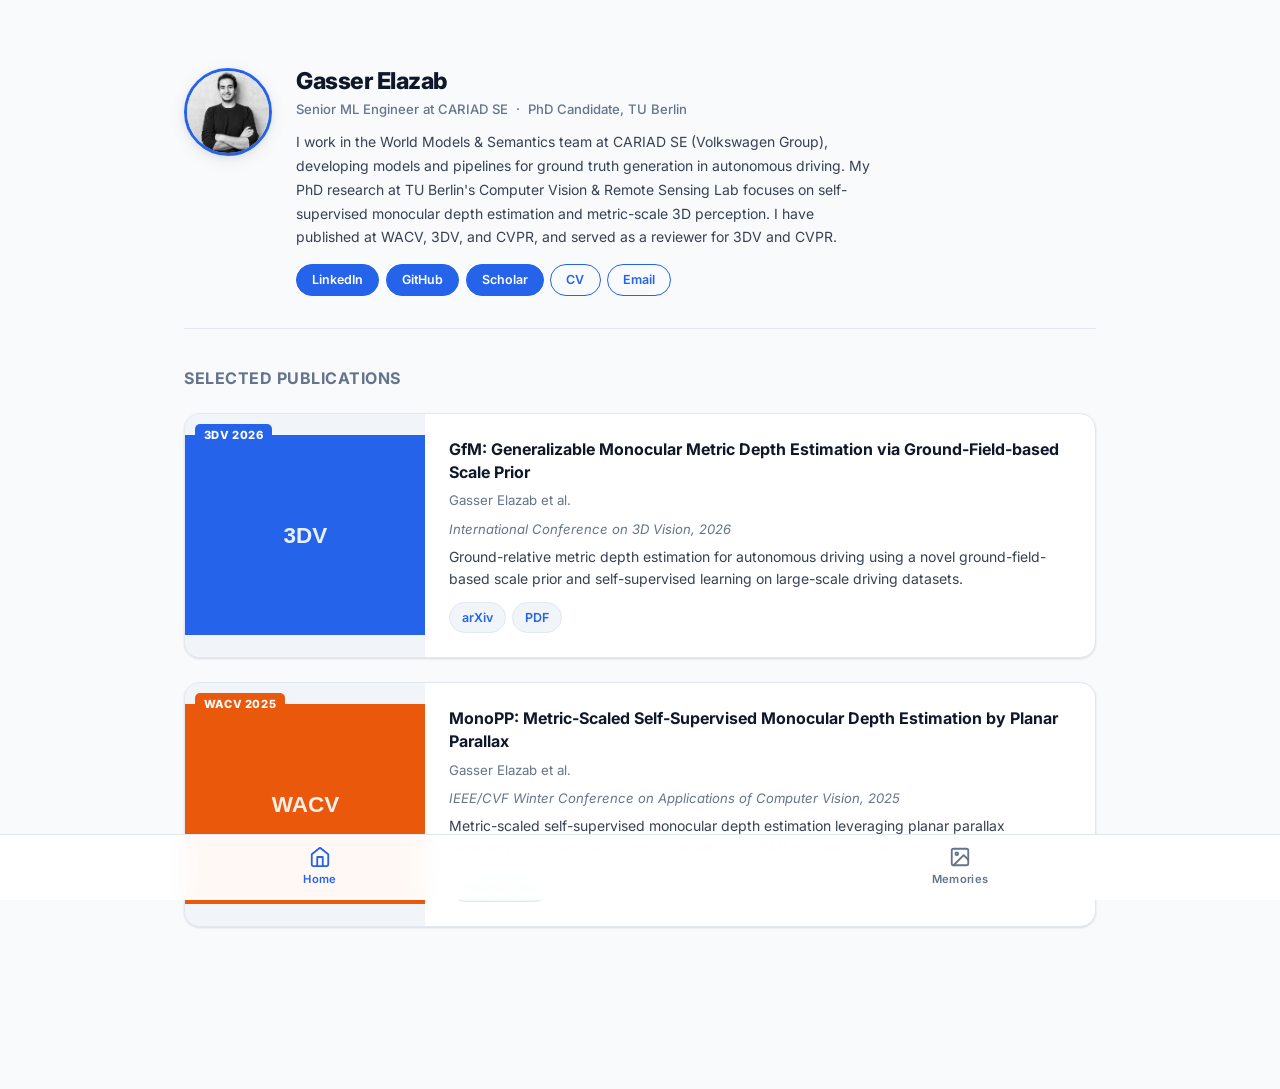
==== commit 5ba67054: "revert back" ====
--- a/index.html
+++ b/index.html
@@ -11,33 +11,10 @@
 </head>
 <body>
 
-<!-- ══════════════════════  NAVBAR  ══════════════════════ -->
-<nav class="top-nav" role="navigation" aria-label="Main navigation">
-    <div class="nav-inner">
-        <span class="nav-brand">Gasser Elazab</span>
-        <ul class="nav-tabs-list">
-            <li><button class="nav-tab active" data-target="home">Home</button></li>
-            <li><button class="nav-tab" data-target="publications">Publications</button></li>
-            <li><button class="nav-tab" data-target="cv">CV</button></li>
-            <li><button class="nav-tab" data-target="activities">Activities</button></li>
-            <li><button class="nav-tab" data-target="memories">Memories</button></li>
-        </ul>
-        <button class="nav-hamburger" id="nav-hamburger" aria-label="Open menu" onclick="toggleMobileMenu()">
-            <span></span><span></span><span></span>
-        </button>
-    </div>
-    <!-- Mobile dropdown -->
-    <ul class="nav-mobile-menu hidden" id="nav-mobile-menu">
-        <li><button class="nav-tab active" data-target="home">Home</button></li>
-        <li><button class="nav-tab" data-target="publications">Publications</button></li>
-        <li><button class="nav-tab" data-target="cv">CV</button></li>
-        <li><button class="nav-tab" data-target="activities">Activities</button></li>
-        <li><button class="nav-tab" data-target="memories">Memories</button></li>
-    </ul>
-</nav>
-
 <!-- ══════════════════════  HOME  ══════════════════════ -->
 <section id="home" class="page">
+
+    <!-- Profile strip -->
     <div class="profile-strip">
         <img class="profile-photo" src="docs/images/GasserElazab_image.jpg" alt="Gasser Elazab">
         <div class="profile-info">
@@ -60,124 +37,30 @@
         </div>
     </div>
 
-    <!-- Stat chips -->
-    <div class="stat-row">
-        <div class="stat-chip" onclick="switchTab('publications')">
-            <strong>4</strong><span>Publications</span>
-        </div>
-        <div class="stat-chip">
-            <strong>WACV · 3DV · CVPR</strong><span>Venues</span>
-        </div>
-        <div class="stat-chip" onclick="switchTab('activities')">
-            <strong>Reviewer</strong><span>3DV &amp; CVPR</span>
-        </div>
-        <div class="stat-chip">
-            <strong>PhD Candidate</strong><span>TU Berlin</span>
-        </div>
+    <!-- Publications -->
+    <div class="home-section">
+        <h2 class="home-section-title">Selected Publications</h2>
+        <div id="papers-container"></div>
     </div>
-</section>
-
-<!-- ══════════════════════  PUBLICATIONS  ══════════════════════ -->
-<section id="publications" class="page hidden">
-    <div class="page-header">
-        <h2 class="page-title">Publications</h2>
-        <p class="page-sub">Research in monocular depth estimation, 3D scene reconstruction, and autonomous driving perception.</p>
-    </div>
-    <div id="papers-container"></div>
-</section>
-
-<!-- ══════════════════════  CV  ══════════════════════ -->
-<section id="cv" class="page hidden">
-    <div class="page-header">
-        <h2 class="page-title">Curriculum Vitae</h2>
-        <a href="docs/CV/My_CV.pdf" target="_blank" rel="noopener" class="plink" style="margin-top:0.5rem;display:inline-block">Download PDF</a>
-    </div>
-    <div class="cv-block">
-        <h3 class="cv-section-title">
-            <svg viewBox="0 0 24 24" fill="none" stroke="currentColor" stroke-width="2"><rect x="2" y="7" width="20" height="14" rx="2"/><path d="M16 7V5a2 2 0 0 0-2-2h-4a2 2 0 0 0-2 2v2"/></svg>
-            Experience
-        </h3>
-        <div class="timeline" id="experience-timeline"></div>
-    </div>
-    <div class="cv-block">
-        <h3 class="cv-section-title">
-            <svg viewBox="0 0 24 24" fill="none" stroke="currentColor" stroke-width="2"><path d="M22 10v6M2 10l10-5 10 5-10 5z"/><path d="M6 12v5c3 3 9 3 12 0v-5"/></svg>
-            Education
-        </h3>
-        <div class="timeline" id="education-timeline"></div>
-    </div>
-    <div class="cv-block">
-        <h3 class="cv-section-title">
-            <svg viewBox="0 0 24 24" fill="none" stroke="currentColor" stroke-width="2"><polyline points="16 18 22 12 16 6"/><polyline points="8 6 2 12 8 18"/></svg>
-            Technical Skills
-        </h3>
-        <div class="skills-grid">
-            <span class="skill-tag">Python</span>
-            <span class="skill-tag">PyTorch</span>
-            <span class="skill-tag">TensorFlow</span>
-            <span class="skill-tag">OpenCV</span>
-            <span class="skill-tag">NumPy / Pandas</span>
-            <span class="skill-tag">Scikit-learn</span>
-            <span class="skill-tag">ROS</span>
-            <span class="skill-tag">C++</span>
-            <span class="skill-tag">MATLAB / Simulink</span>
-            <span class="skill-tag">Git</span>
-            <span class="skill-tag">Linux</span>
-            <span class="skill-tag">Java</span>
-            <span class="skill-tag">Scala / Spark</span>
-            <span class="skill-tag">Shell</span>
-        </div>
-        <div class="lang-row" style="margin-top:1.25rem">
-            <div class="lang-pill"><strong>English</strong> Advanced (C1)</div>
-            <div class="lang-pill"><strong>German</strong> B1</div>
-            <div class="lang-pill"><strong>Arabic</strong> Native</div>
-        </div>
-    </div>
-</section>
-
-<!-- ══════════════════════  ACTIVITIES  ══════════════════════ -->
-<section id="activities" class="page hidden">
-    <div class="page-header">
-        <h2 class="page-title">Activities &amp; Achievements</h2>
-    </div>
-    <div class="cv-block">
-        <h3 class="cv-section-title">
-            <svg viewBox="0 0 24 24" fill="none" stroke="currentColor" stroke-width="2"><circle cx="12" cy="8" r="6"/><path d="M15.477 12.89L17 22l-5-3-5 3 1.523-9.11"/></svg>
-            Awards &amp; Scholarships
-        </h3>
-        <div id="awards-container"></div>
-    </div>
-    <div class="cv-block">
-        <h3 class="cv-section-title">
-            <svg viewBox="0 0 24 24" fill="none" stroke="currentColor" stroke-width="2"><path d="M12 2l3.09 6.26L22 9.27l-5 4.87 1.18 6.88L12 17.77l-6.18 3.25L7 14.14 2 9.27l6.91-1.01L12 2z"/></svg>
-            Academic Reviewing
-        </h3>
-        <div id="reviewing-container"></div>
-    </div>
-    <div class="cv-block">
-        <h3 class="cv-section-title">
-            <svg viewBox="0 0 24 24" fill="none" stroke="currentColor" stroke-width="2"><rect x="3" y="3" width="18" height="18" rx="2"/><path d="M9 12l2 2 4-4"/></svg>
-            Certificates &amp; Training
-        </h3>
-        <div id="certs-container"></div>
-    </div>
-    <div class="cv-block">
-        <h3 class="cv-section-title">
-            <svg viewBox="0 0 24 24" fill="none" stroke="currentColor" stroke-width="2"><path d="M17 21v-2a4 4 0 0 0-4-4H5a4 4 0 0 0-4 4v2"/><circle cx="9" cy="7" r="4"/><path d="M23 21v-2a4 4 0 0 0-3-3.87"/><path d="M16 3.13a4 4 0 0 1 0 7.75"/></svg>
-            Extracurricular
-        </h3>
-        <div id="extra-container"></div>
-    </div>
+
 </section>
 
 <!-- ══════════════════════  MEMORIES  ══════════════════════ -->
 <section id="memories" class="page hidden">
-    <div class="page-header">
-        <h2 class="page-title">Memories</h2>
-        <p class="page-sub">Conferences, field trips, and adventures.</p>
-    </div>
     <div id="memories-container"></div>
 </section>
+
+<!-- ══════════════════════  BOTTOM TABS  ══════════════════════ -->
+<nav class="bottom-tabs" role="navigation" aria-label="Main navigation">
+    <button class="tab-btn active" data-target="home" onclick="switchTab('home')">
+        <svg viewBox="0 0 24 24" fill="none" stroke="currentColor" stroke-width="2" stroke-linecap="round" stroke-linejoin="round"><path d="M3 9l9-7 9 7v11a2 2 0 0 1-2 2H5a2 2 0 0 1-2-2z"/><polyline points="9 22 9 12 15 12 15 22"/></svg>
+        <span>Home</span>
+    </button>
+    <button class="tab-btn" data-target="memories" onclick="switchTab('memories')">
+        <svg viewBox="0 0 24 24" fill="none" stroke="currentColor" stroke-width="2" stroke-linecap="round" stroke-linejoin="round"><rect x="3" y="3" width="18" height="18" rx="2"/><circle cx="8.5" cy="8.5" r="1.5"/><polyline points="21 15 16 10 5 21"/></svg>
+        <span>Memories</span>
+    </button>
+</nav>
 
 <!-- ══════════════════════  LIGHTBOX  ══════════════════════ -->
 <div id="lightbox-overlay" class="lightbox-overlay hidden" onclick="closeLightbox()"></div>
@@ -189,47 +72,99 @@
     <div id="lightbox-caption"></div>
 </div>
 
-<!-- ══════════════════════  DATA FILES  ══════════════════════ -->
-<script src="data/publications.js"></script>
-<script src="data/cv.js"></script>
-<script src="data/memories.js"></script>
-<script src="data/activities.js"></script>
-
 <script>
-// ─── NAV ────────────────────────────────────────────────────
-function switchTab(target) {
-    document.querySelectorAll('.page').forEach(p =>
-        p.classList.toggle('hidden', p.id !== target));
-    document.querySelectorAll('.nav-tab').forEach(b =>
-        b.classList.toggle('active', b.dataset.target === target));
-    document.getElementById('nav-mobile-menu').classList.add('hidden');
-    window.scrollTo({ top: 0, behavior: 'instant' });
-}
-document.querySelectorAll('.nav-tab').forEach(btn =>
-    btn.addEventListener('click', () => switchTab(btn.dataset.target)));
-
-function toggleMobileMenu() {
-    document.getElementById('nav-mobile-menu').classList.toggle('hidden');
-}
-
-// ─── PUBLICATIONS ────────────────────────────────────────────
-function paperImgFallback(el, venue) {
-    const map = { CVPR:'#dc2626', WACV:'#ea580c', '3DV':'#2563eb', ICCV:'#16a34a', ECCV:'#9333ea' };
-    const k = Object.keys(map).find(k => venue.includes(k)) || 'OTHER';
-    const c = map[k] || '#64748b';
-    el.src = 'data:image/svg+xml;charset=utf-8,' + encodeURIComponent(
-        `<svg xmlns="http://www.w3.org/2000/svg" width="220" height="155"><rect fill="${c}" width="220" height="155"/><text fill="rgba(255,255,255,.9)" font-family="sans-serif" font-size="18" font-weight="700" x="110" y="84" text-anchor="middle">${k}</text></svg>`);
-    el.onerror = null;
+const papersData = [
+    {
+        id: "gfm-3dv-2026",
+        title: "GfM: Generalizable Monocular Metric Depth Estimation via Ground-Field-based Scale Prior",
+        authors: "Gasser Elazab et al.",
+        venue: "3DV 2026",
+        venueFull: "International Conference on 3D Vision, 2026",
+        venueClass: "venue-3dv",
+        image: "docs/gfm_p2/thumbnail.png",
+        links: [
+            { label: "arXiv", url: "https://arxiv.org/abs/2512.04303" },
+            { label: "PDF",   url: "https://arxiv.org/pdf/2512.04303" },
+            { label: "Proceedings", url: "" }
+        ],
+        abstract: "Ground-relative metric depth estimation for autonomous driving using a novel ground-field-based scale prior and self-supervised learning on large-scale driving datasets."
+    },
+    {
+        id: "monopp-wacv-2025",
+        title: "MonoPP: Metric-Scaled Self-Supervised Monocular Depth Estimation by Planar Parallax",
+        authors: "Gasser Elazab et al.",
+        venue: "WACV 2025",
+        venueFull: "IEEE/CVF Winter Conference on Applications of Computer Vision, 2025",
+        venueClass: "venue-wacv",
+        image: "docs/monopp_p1/thumbnail.png",
+        links: [
+            { label: "Project Page", url: "https://mono-pp.github.io/" },
+            { label: "arXiv",        url: "" },
+            { label: "Proceedings",  url: "" }
+        ],
+        abstract: "Metric-scaled self-supervised monocular depth estimation leveraging planar parallax geometry to recover real-world scale without LiDAR or stereo supervision."
+    },
+    // Add new papers here
+    // { id, title, authors, venue, venueFull, venueClass, image, links: [{label,url},...], abstract }
+];
+
+const memoriesData = [
+    {
+        id: "vancouver-2026",
+        title: "Vancouver, Canada",
+        subtitle: "3DV Conference · 2026",
+        folder: "docs/images/vancouver-2026",
+        images: []
+    },
+    {
+        id: "nardo-2025",
+        title: "Nardo, Italy",
+        subtitle: "Recording Trip · July 2025",
+        folder: "docs/images/nardo-2025",
+        images: []
+    },
+    {
+        id: "wacv-2025",
+        title: "Tucson, Arizona",
+        subtitle: "WACV Conference · Feb. 2025",
+        folder: "docs/images/wacv-2025",
+        images: []
+    },
+    {
+        id: "china-2024",
+        title: "China Trip",
+        subtitle: "October 2024",
+        folder: "docs/images/china-2024",
+        images: []
+    },
+    // Add new trips here (newest first)
+    // { id, title, subtitle, folder: "docs/images/<id>", images: ["1.jpg", ...] }
+];
+
+function paperImgFallback(imgEl, venue) {
+    const colorMap = { CVPR: '#dc2626', WACV: '#ea580c', '3DV': '#2563eb', ICCV: '#16a34a', ECCV: '#9333ea' };
+    const key   = Object.keys(colorMap).find(k => venue.includes(k)) || 'CONF';
+    const color = colorMap[key] || '#2563eb';
+    const svg   = `<svg xmlns="http://www.w3.org/2000/svg" width="220" height="160">
+        <rect fill="${color}" width="220" height="160"/>
+        <text fill="rgba(255,255,255,0.9)" font-family="Inter,sans-serif" font-size="18" font-weight="700"
+              x="110" y="86" text-anchor="middle">${key}</text>
+    </svg>`;
+    imgEl.src    = 'data:image/svg+xml;charset=utf-8,' + encodeURIComponent(svg);
+    imgEl.onerror = null;
 }
 
 function renderPapers() {
-    document.getElementById('papers-container').innerHTML = papersData.map(p => `
+    const container = document.getElementById('papers-container');
+    if (!papersData.length) return;
+    container.innerHTML = papersData.map(p => `
         <div class="paper-card">
             <div class="paper-img-wrap">
-                <img src="${p.image}" alt="${p.title}"
-                     onerror="paperImgFallback(this,'${p.venue}')" loading="lazy">
+                <img src="${p.image}"
+                     alt="${p.title}"
+                     onerror="paperImgFallback(this,'${p.venue}')"
+                     loading="lazy">
                 <span class="venue-badge ${p.venueClass}">${p.venue}</span>
-                ${p.award ? `<span class="award-badge">🏆 ${p.award}</span>` : ''}
             </div>
             <div class="paper-content">
                 <h3 class="paper-title">${p.title}</h3>
@@ -242,79 +177,11 @@
                     ).join('')}
                 </div>
             </div>
-        </div>`).join('');
-}
-
-// ─── CV TIMELINE ────────────────────────────────────────────
-function renderTimeline(items, containerId, isEducation) {
-    document.getElementById(containerId).innerHTML = items.map(item => {
-        const titleLine = isEducation
-            ? `<span class="tl-role">${item.degree}</span>`
-            : `<span class="tl-role">${item.role}</span>`;
-        return `
-        <div class="tl-item">
-            <div class="tl-dot"></div>
-            <div class="tl-body">
-                <div class="tl-head">
-                    ${titleLine}
-                    <span class="tl-period">${item.period}</span>
-                </div>
-                <div class="tl-org">${item.org} &mdash; <span class="tl-loc">${item.location}</span></div>
-                ${item.grade ? `<div class="tl-grade">${item.grade}</div>` : ''}
-                <ul class="tl-bullets">
-                    ${item.bullets.map(b => `<li>${b}</li>`).join('')}
-                </ul>
-            </div>
-        </div>`}).join('');
-}
-
-// ─── ACTIVITIES ──────────────────────────────────────────────
-function renderActivities() {
-    // Awards
-    document.getElementById('awards-container').innerHTML = activitiesData.awards.map(a => `
-        <div class="activity-card">
-            <div class="activity-head">
-                <span class="activity-title">${a.title}</span>
-                <span class="activity-year">${a.year}</span>
-            </div>
-            <div class="activity-body">${a.body}</div>
-            <p class="activity-desc">${a.description}</p>
-        </div>`).join('');
-
-    // Reviewing
-    document.getElementById('reviewing-container').innerHTML = activitiesData.reviewing.map(r => `
-        <div class="activity-card review-card">
-            <span class="venue-badge ${'venue-' + r.venue.toLowerCase().replace(/[^a-z]/g,'')}">${r.venue}</span>
-            <div class="review-info">
-                <strong>${r.fullName}</strong>
-                <span class="review-years">${r.years.join(', ')}</span>
-            </div>
-        </div>`).join('');
-
-    // Certificates
-    document.getElementById('certs-container').innerHTML = activitiesData.certificates.map(c => `
-        <div class="activity-card">
-            <div class="activity-head">
-                <span class="activity-title">${c.title}</span>
-                <span class="activity-year">${c.year}</span>
-            </div>
-            <div class="activity-body">${c.issuer}</div>
-            <p class="activity-desc">${c.description}</p>
-        </div>`).join('');
-
-    // Extracurricular
-    document.getElementById('extra-container').innerHTML = activitiesData.extracurricular.map(e => `
-        <div class="activity-card">
-            <div class="activity-head">
-                <span class="activity-title">${e.role}</span>
-                <span class="activity-year">${e.period}</span>
-            </div>
-            <div class="activity-body">${e.org} &mdash; ${e.location}</div>
-            <p class="activity-desc">${e.description}</p>
-        </div>`).join('');
-}
-
-// ─── MEMORIES ───────────────────────────────────────────────
+        </div>
+    `).join('');
+}
+
+// Gradient palettes for empty trip placeholders
 const tripGradients = [
     'linear-gradient(135deg,#667eea,#764ba2)',
     'linear-gradient(135deg,#f7971e,#ffd200)',
@@ -325,26 +192,28 @@
 ];
 
 function renderMemories() {
-    document.getElementById('memories-container').innerHTML = memoriesData.map((m, mi) => {
-        const total   = m.images.length;
-        const preview = m.images.slice(0, 3);
-        const hasMore = total > 3;
-        const grad    = tripGradients[mi % tripGradients.length];
+    const container = document.getElementById('memories-container');
+    if (!memoriesData.length) return;
+    container.innerHTML = memoriesData.map((m, mi) => {
+        const total    = m.images.length;
+        const preview  = m.images.slice(0, 3);
+        const hasMore  = total > 3;
+        const grad     = tripGradients[mi % tripGradients.length];
 
         const coverHtml = total > 0
-            ? `<img class="trip-cover-img" src="${m.folder}/${m.images[0]}" alt="${m.title}" loading="lazy"
-                    onerror="this.style.display='none';this.nextElementSibling.style.display='flex'">
+            ? `<img class="trip-cover-img" src="${m.folder}/${m.images[0]}" alt="${m.title}" loading="lazy" onerror="this.style.display='none';this.nextElementSibling.style.display='flex'">
                <div class="trip-cover-placeholder" style="background:${grad};display:none"></div>`
             : `<div class="trip-cover-placeholder" style="background:${grad}"></div>`;
 
-        const strip = total > 0 ? `
+        const previewStrip = total > 0 ? `
             <div class="trip-preview-strip">
                 ${preview.map((img, i) => `
                     <img src="${m.folder}/${img}" alt="${m.title} ${i+1}"
                          class="strip-thumb" loading="lazy"
                          onclick="openMemoryLightbox('${m.id}',${i})">`).join('')}
                 ${hasMore ? `<button class="strip-more-btn" onclick="toggleTripGallery('${m.id}')">
-                    +${total - 3}<br><span>more</span></button>` : ''}
+                    +${total - 3}<br><span>more</span>
+                </button>` : ''}
             </div>` : '';
 
         const fullGrid = hasMore ? `
@@ -353,11 +222,11 @@
                     <img src="${m.folder}/${img}" alt="${m.title} ${i+4}"
                          class="grid-thumb" loading="lazy"
                          onclick="openMemoryLightbox('${m.id}',${i+3})">`).join('')}
-                <button class="collapse-btn" onclick="toggleTripGallery('${m.id}')">Show less ▲</button>
+                <button class="collapse-btn" onclick="toggleTripGallery('${m.id}')">Show less</button>
             </div>` : '';
 
         return `
-        <div class="trip-card">
+        <div class="trip-card" id="trip-${m.id}">
             <div class="trip-cover">
                 ${coverHtml}
                 <div class="trip-cover-overlay">
@@ -368,40 +237,49 @@
                     ${total > 0 ? `<span class="trip-photo-count">${total} photos</span>` : ''}
                 </div>
             </div>
-            ${strip}${fullGrid}
+            ${previewStrip}
+            ${fullGrid}
         </div>`;
     }).join('');
 }
 
 function toggleTripGallery(id) {
-    document.getElementById(`grid-${id}`).classList.toggle('hidden');
-}
-
-// ─── LIGHTBOX ───────────────────────────────────────────────
+    const grid = document.getElementById(`grid-${id}`);
+    grid.classList.toggle('hidden');
+}
+
+// ════════════════════════════════════════════════════════════
+//  LIGHTBOX
+// ════════════════════════════════════════════════════════════
 let _lb = { images: [], idx: 0, folder: '', title: '' };
 
 function openMemoryLightbox(tripId, idx) {
     const m = memoriesData.find(x => x.id === tripId);
-    _lb = { images: m.images, idx, folder: m.folder, title: m.title };
+    _lb     = { images: m.images, idx, folder: m.folder, title: m.title };
     _updateLightbox();
     document.getElementById('lightbox').classList.remove('hidden');
     document.getElementById('lightbox-overlay').classList.remove('hidden');
     document.body.style.overflow = 'hidden';
 }
+
 function _updateLightbox() {
-    document.getElementById('lightbox-img').src = `${_lb.folder}/${_lb.images[_lb.idx]}`;
+    document.getElementById('lightbox-img').src =
+        `${_lb.folder}/${_lb.images[_lb.idx]}`;
     document.getElementById('lightbox-caption').textContent =
         `${_lb.title}  ·  ${_lb.idx + 1} / ${_lb.images.length}`;
 }
+
 function lightboxNav(dir) {
     _lb.idx = (_lb.idx + dir + _lb.images.length) % _lb.images.length;
     _updateLightbox();
 }
+
 function closeLightbox() {
     document.getElementById('lightbox').classList.add('hidden');
     document.getElementById('lightbox-overlay').classList.add('hidden');
     document.body.style.overflow = '';
 }
+
 document.addEventListener('keydown', e => {
     if (document.getElementById('lightbox').classList.contains('hidden')) return;
     if (e.key === 'ArrowLeft')  lightboxNav(-1);
@@ -409,11 +287,18 @@
     if (e.key === 'Escape')     closeLightbox();
 });
 
-// ─── INIT ───────────────────────────────────────────────────
+function switchTab(target) {
+    document.querySelectorAll('.page').forEach(p =>
+        p.classList.toggle('hidden', p.id !== target));
+    document.querySelectorAll('.tab-btn').forEach(b =>
+        b.classList.toggle('active', b.dataset.target === target));
+    window.scrollTo({ top: 0, behavior: 'instant' });
+}
+
+// ════════════════════════════════════════════════════════════
+//  INIT
+// ════════════════════════════════════════════════════════════
 renderPapers();
-renderTimeline(cvData.experience, 'experience-timeline', false);
-renderTimeline(cvData.education,  'education-timeline',  true);
-renderActivities();
 renderMemories();
 </script>
 </body>
--- a/style.css
+++ b/style.css
@@ -9,571 +9,12 @@
     --border:       #e2e8f0;
     --text:         #0f172a;
     --text-muted:   #64748b;
-    --shadow-sm:    0 1px 3px rgba(0,0,0,0.07), 0 1px 2px rgba(0,0,0,0.05);
-    --shadow-md:    0 4px 16px rgba(0,0,0,0.08), 0 2px 6px rgba(0,0,0,0.04);
-    --radius:       14px;
+    --shadow-sm:    0 1px 3px rgba(0,0,0,0.07), 0 1px 2px rgba(0,0,0,0.06);
+    --shadow-md:    0 4px 16px rgba(0,0,0,0.08), 0 2px 6px rgba(0,0,0,0.05);
+    --radius:       16px;
     --radius-sm:    8px;
-    --nav-h:        58px;
-}
-
-/* ─── Reset ─────────────────────────────────────────────── */
-*, *::before, *::after { box-sizing: border-box; margin: 0; padding: 0; }
-html { scroll-behavior: smooth; }
-body {
-    font-family: 'Inter', 'Segoe UI', system-ui, sans-serif;
-    background: var(--bg);
-    color: var(--text);
-    line-height: 1.65;
-    min-height: 100vh;
-}
-img  { max-width: 100%; height: auto; display: block; }
-a    { color: var(--primary); text-decoration: none; }
-a:hover { text-decoration: underline; }
-ul   { list-style: none; }
-
-/* ═══════════════════════════════════════════════════════════════
-   TOP NAVBAR
-═══════════════════════════════════════════════════════════════ */
-.top-nav {
-    position: sticky;
-    top: 0;
-    z-index: 200;
-    background: rgba(255,255,255,0.97);
-    backdrop-filter: blur(10px);
-    -webkit-backdrop-filter: blur(10px);
-    border-bottom: 1px solid var(--border);
-    box-shadow: var(--shadow-sm);
-}
-
-.nav-inner {
-    max-width: 1000px;
-    margin: 0 auto;
-    height: var(--nav-h);
-    display: flex;
-    align-items: center;
-    justify-content: space-between;
-    padding: 0 1.5rem;
-    gap: 1rem;
-}
-
-.nav-brand {
-    font-weight: 800;
-    font-size: 1rem;
-    color: var(--text);
-    letter-spacing: -0.3px;
-    flex-shrink: 0;
-}
-
-.nav-tabs-list {
-    display: flex;
-    align-items: center;
-    gap: 2px;
-}
-
-.nav-tab {
-    background: none;
-    border: none;
-    cursor: pointer;
-    font-family: inherit;
-    font-size: 0.84rem;
-    font-weight: 500;
-    color: var(--text-muted);
-    padding: 0.4rem 0.9rem;
-    border-radius: 99px;
-    transition: background 0.15s, color 0.15s;
-    white-space: nowrap;
-}
-.nav-tab:hover  { background: var(--bg); color: var(--text); }
-.nav-tab.active { background: var(--primary); color: #fff !important; font-weight: 600; }
-
-/* Hamburger (mobile only) */
-.nav-hamburger {
-    display: none;
-    flex-direction: column;
-    justify-content: center;
-    align-items: center;
-    gap: 5px;
-    width: 36px;
-    height: 36px;
-    background: none;
-    border: none;
-    cursor: pointer;
-    padding: 4px;
-}
-.nav-hamburger span {
-    display: block;
-    width: 20px;
-    height: 2px;
-    background: var(--text-muted);
-    border-radius: 2px;
-}
-
-/* Mobile dropdown */
-.nav-mobile-menu {
-    border-top: 1px solid var(--border);
-    padding: 0.6rem 1rem 0.8rem;
-    display: flex;
-    flex-direction: column;
-    gap: 2px;
-}
-.nav-mobile-menu.hidden { display: none; }
-.nav-mobile-menu .nav-tab {
-    text-align: left;
-    border-radius: var(--radius-sm);
-    padding: 0.55rem 0.9rem;
-}
-
-/* ═══════════════════════════════════════════════════════════════
-   PAGES
-═══════════════════════════════════════════════════════════════ */
-.page        { max-width: 860px; margin: 0 auto; padding: 2rem 1.25rem 3rem; }
-.page.hidden { display: none; }
-
-/* Shared page header */
-.page-header  { margin-bottom: 2rem; }
-.page-title   { font-size: 1.6rem; font-weight: 800; letter-spacing: -0.4px; }
-.page-sub     { color: var(--text-muted); font-size: 0.9rem; margin-top: 0.3rem; }
-
-/* ═══════════════════════════════════════════════════════════════
-   HOME — Profile strip
-═══════════════════════════════════════════════════════════════ */
-.profile-strip {
-    display: flex;
-    align-items: flex-start;
-    gap: 1.5rem;
-    padding: 2rem 0 2rem;
-    border-bottom: 1px solid var(--border);
-    margin-bottom: 2rem;
-}
-
-.profile-photo {
-    width: 88px;
-    height: 88px;
-    border-radius: 50%;
-    object-fit: cover;
-    flex-shrink: 0;
-    border: 3px solid var(--primary);
-    box-shadow: var(--shadow-md);
-}
-
-.profile-name { font-size: 1.5rem; font-weight: 800; letter-spacing: -0.4px; margin-bottom: 0.15rem; }
-.profile-role { font-size: 0.82rem; color: var(--text-muted); font-weight: 500; margin-bottom: 0.65rem; }
-.profile-bio  { font-size: 0.875rem; color: #374151; line-height: 1.7; margin-bottom: 0.9rem; max-width: 620px; }
-
-.profile-links { display: flex; flex-wrap: wrap; gap: 0.4rem; }
-
-/* Buttons */
-.plink {
-    display: inline-block;
-    padding: 0.28rem 0.95rem;
-    border-radius: 99px;
-    font-size: 0.78rem;
-    font-weight: 600;
-    background: var(--primary);
-    color: #fff !important;
-    text-decoration: none !important;
-    border: 1.5px solid var(--primary);
-    transition: background 0.15s, border-color 0.15s;
-}
-.plink:hover         { background: var(--primary-dark); border-color: var(--primary-dark); }
-.plink-outline       { background: transparent; color: var(--primary) !important; }
-.plink-outline:hover { background: #eff6ff; }
-
-/* ─── Stat chips ──────────────────────────────────────── */
-.stat-row {
-    display: flex;
-    flex-wrap: wrap;
-    gap: 0.75rem;
-}
-.stat-chip {
-    display: flex;
-    flex-direction: column;
-    align-items: center;
-    padding: 0.8rem 1.1rem;
-    background: var(--surface);
-    border: 1px solid var(--border);
-    border-radius: var(--radius);
-    box-shadow: var(--shadow-sm);
-    cursor: pointer;
-    transition: box-shadow 0.15s, transform 0.12s;
-    min-width: 100px;
-    text-align: center;
-}
-.stat-chip:hover { box-shadow: var(--shadow-md); transform: translateY(-2px); }
-.stat-chip strong { font-size: 0.88rem; font-weight: 700; }
-.stat-chip span   { font-size: 0.72rem; color: var(--text-muted); margin-top: 2px; }
-
-/* ═══════════════════════════════════════════════════════════════
-   PUBLICATIONS
-═══════════════════════════════════════════════════════════════ */
-.paper-card {
-    background: var(--surface);
-    border-radius: var(--radius);
-    border: 1px solid var(--border);
-    box-shadow: var(--shadow-sm);
-    display: flex;
-    overflow: hidden;
-    margin-bottom: 1.25rem;
-    transition: box-shadow 0.18s, transform 0.15s;
-}
-.paper-card:hover { box-shadow: var(--shadow-md); transform: translateY(-2px); }
-
-.paper-img-wrap {
-    position: relative;
-    flex-shrink: 0;
-    width: 200px;
-    background: #f1f5f9;
-    overflow: hidden;
-    display: flex;
-    align-items: center;
-    justify-content: center;
-}
-.paper-img-wrap img { width: 200px; max-height: 180px; object-fit: cover; height: 100%; }
-
-.venue-badge {
-    position: absolute;
-    top: 8px; left: 8px;
-    padding: 0.13rem 0.48rem;
-    border-radius: 5px;
-    font-size: 0.66rem;
-    font-weight: 800;
-    color: #fff;
-    letter-spacing: 0.8px;
-    text-transform: uppercase;
-}
-.venue-cvpr  { background: #dc2626; }
-.venue-wacv  { background: #ea580c; }
-.venue-3dv   { background: #2563eb; }
-.venue-iccv  { background: #16a34a; }
-.venue-eccv  { background: #9333ea; }
-.venue-other { background: #64748b; }
-.venue-iavsd2025 { background: #64748b; }
-
-.award-badge {
-    position: absolute;
-    bottom: 8px; left: 8px;
-    padding: 0.13rem 0.48rem;
-    border-radius: 5px;
-    font-size: 0.66rem;
-    font-weight: 700;
-    background: #fef08a;
-    color: #713f12;
-}
-
-.paper-content {
-    padding: 1.2rem 1.4rem;
-    flex: 1; min-width: 0;
-    display: flex; flex-direction: column; gap: 0.28rem;
-}
-.paper-title      { font-size: 0.95rem; font-weight: 700; line-height: 1.45; }
-.paper-authors    { font-size: 0.78rem; color: var(--text-muted); }
-.paper-venue-full { font-size: 0.78rem; color: var(--text-muted); font-style: italic; }
-.paper-abstract   { font-size: 0.83rem; color: #374151; flex: 1; line-height: 1.6; }
-
-.paper-links      { display: flex; flex-wrap: wrap; gap: 0.4rem; margin-top: 0.4rem; }
-.pill-link {
-    display: inline-block;
-    padding: 0.2rem 0.7rem;
-    border-radius: 99px;
-    font-size: 0.75rem;
-    font-weight: 600;
-    background: #eff6ff;
-    color: var(--primary) !important;
-    border: 1px solid #bfdbfe;
-    text-decoration: none !important;
-    transition: background 0.14s;
-}
-.pill-link:hover { background: #dbeafe; }
-
-/* ═══════════════════════════════════════════════════════════════
-   CV — Timeline
-═══════════════════════════════════════════════════════════════ */
-.cv-block { margin-bottom: 2.5rem; }
-
-.cv-section-title {
-    display: flex;
-    align-items: center;
-    gap: 0.6rem;
-    font-size: 1rem;
-    font-weight: 700;
-    color: var(--text);
-    margin-bottom: 1.5rem;
-    padding-bottom: 0.5rem;
-    border-bottom: 2px solid var(--border);
-}
-.cv-section-title svg { width: 18px; height: 18px; color: var(--primary); flex-shrink: 0; }
-
-.timeline { position: relative; padding-left: 1.75rem; }
-.timeline::before {
-    content: '';
-    position: absolute;
-    left: 7px; top: 6px; bottom: 0;
-    width: 2px;
-    background: var(--border);
-}
-
-.tl-item {
-    position: relative;
-    margin-bottom: 2rem;
-}
-.tl-item:last-child { margin-bottom: 0; }
-
-.tl-dot {
-    position: absolute;
-    left: -1.75rem;
-    top: 6px;
-    width: 14px;
-    height: 14px;
-    border-radius: 50%;
-    background: var(--primary);
-    border: 2.5px solid var(--bg);
-    box-shadow: 0 0 0 2px var(--primary);
-}
-
-.tl-head {
-    display: flex;
-    align-items: baseline;
-    justify-content: space-between;
-    gap: 0.5rem;
-    flex-wrap: wrap;
-}
-.tl-role   { font-size: 0.97rem; font-weight: 700; }
-.tl-period { font-size: 0.75rem; color: var(--text-muted); white-space: nowrap; }
-
-.tl-org    { font-size: 0.83rem; color: var(--primary); font-weight: 600; margin: 0.2rem 0 0.1rem; }
-.tl-loc    { font-weight: 400; color: var(--text-muted); }
-.tl-grade  { font-size: 0.78rem; color: #16a34a; font-weight: 600; margin: 0.15rem 0; }
-
-.tl-bullets {
-    list-style: disc;
-    padding-left: 1.1rem;
-    margin-top: 0.45rem;
-}
-.tl-bullets li {
-    font-size: 0.83rem;
-    color: #374151;
-    margin-bottom: 0.3rem;
-    line-height: 1.55;
-}
-
-/* Skills */
-.skills-grid {
-    display: flex;
-    flex-wrap: wrap;
-    gap: 0.45rem;
-}
-.skill-tag {
-    background: #eff6ff;
-    color: var(--primary);
-    border: 1px solid #bfdbfe;
-    border-radius: 99px;
-    padding: 0.25rem 0.8rem;
-    font-size: 0.78rem;
-    font-weight: 500;
-}
-
-/* Languages */
-.lang-row { display: flex; flex-wrap: wrap; gap: 0.5rem; }
-.lang-pill {
-    background: var(--surface);
-    border: 1px solid var(--border);
-    border-radius: var(--radius-sm);
-    padding: 0.35rem 0.8rem;
-    font-size: 0.8rem;
-    box-shadow: var(--shadow-sm);
-}
-
-/* ═══════════════════════════════════════════════════════════════
-   ACTIVITIES
-═══════════════════════════════════════════════════════════════ */
-.activity-card {
-    background: var(--surface);
-    border: 1px solid var(--border);
-    border-radius: var(--radius);
-    padding: 1rem 1.25rem;
-    margin-bottom: 0.8rem;
-    box-shadow: var(--shadow-sm);
-    transition: box-shadow 0.15s;
-}
-.activity-card:hover { box-shadow: var(--shadow-md); }
-
-.activity-head {
-    display: flex;
-    justify-content: space-between;
-    align-items: baseline;
-    gap: 0.5rem;
-    flex-wrap: wrap;
-    margin-bottom: 0.2rem;
-}
-.activity-title { font-size: 0.92rem; font-weight: 700; }
-.activity-year  { font-size: 0.75rem; color: var(--text-muted); white-space: nowrap; }
-.activity-body  { font-size: 0.8rem; color: var(--primary); font-weight: 600; margin-bottom: 0.25rem; }
-.activity-desc  { font-size: 0.83rem; color: #374151; line-height: 1.55; }
-
-/* Reviewing */
-.review-card {
-    display: flex;
-    align-items: center;
-    gap: 1rem;
-    padding: 0.75rem 1.25rem;
-}
-.review-info        { display: flex; flex-direction: column; gap: 2px; }
-.review-info strong { font-size: 0.88rem; }
-.review-years       { font-size: 0.75rem; color: var(--text-muted); }
-
-/* ═══════════════════════════════════════════════════════════════
-   MEMORIES — Trip cards
-═══════════════════════════════════════════════════════════════ */
-.trip-card {
-    border-radius: var(--radius);
-    overflow: hidden;
-    background: var(--surface);
-    box-shadow: var(--shadow-sm);
-    border: 1px solid var(--border);
-    margin-bottom: 1.5rem;
-    transition: box-shadow 0.18s;
-}
-.trip-card:hover { box-shadow: var(--shadow-md); }
-
-.trip-cover {
-    position: relative;
-    height: 240px;
-    overflow: hidden;
-}
-.trip-cover-img {
-    width: 100%; height: 100%;
-    object-fit: cover; display: block;
-}
-.trip-cover-placeholder { width: 100%; height: 100%; }
-
-.trip-cover-overlay {
-    position: absolute; inset: 0;
-    background: linear-gradient(to top, rgba(0,0,0,0.72) 0%, rgba(0,0,0,0.08) 55%, transparent 100%);
-    display: flex;
-    align-items: flex-end;
-    justify-content: space-between;
-    padding: 1.25rem 1.4rem;
-}
-.trip-cover-text  { display: flex; flex-direction: column; gap: 3px; }
-.trip-subtitle    { font-size: 0.72rem; font-weight: 600; color: rgba(255,255,255,0.72); letter-spacing: 0.8px; text-transform: uppercase; }
-.trip-title       { font-size: 1.5rem; font-weight: 800; color: #fff; letter-spacing: -0.3px; line-height: 1.2; }
-.trip-photo-count { font-size: 0.72rem; color: rgba(255,255,255,0.8); background: rgba(0,0,0,0.35); padding: 0.2rem 0.6rem; border-radius: 99px; align-self: flex-end; flex-shrink: 0; }
-
-.trip-preview-strip { display: flex; gap: 3px; padding: 3px; background: var(--bg); }
-.strip-thumb {
-    flex: 1; aspect-ratio: 1; min-width: 0;
-    object-fit: cover; cursor: pointer;
-    transition: opacity 0.15s;
-}
-.strip-thumb:hover { opacity: 0.82; }
-
-.strip-more-btn {
-    flex: 1; min-width: 0; aspect-ratio: 1;
-    display: flex; flex-direction: column;
-    align-items: center; justify-content: center;
-    background: #1e293b; color: #fff;
-    border: none; cursor: pointer;
-    font-family: inherit; font-size: 1.15rem; font-weight: 800;
-    line-height: 1.2; transition: background 0.15s;
-}
-.strip-more-btn span { font-size: 0.7rem; font-weight: 500; opacity: 0.75; }
-.strip-more-btn:hover { background: #334155; }
-
-.trip-full-grid {
-    display: grid;
-    grid-template-columns: repeat(4, 1fr);
-    gap: 3px; padding: 0 3px 3px;
-    background: var(--bg);
-}
-.trip-full-grid.hidden { display: none; }
-
-.grid-thumb {
-    width: 100%; aspect-ratio: 1;
-    object-fit: cover; cursor: pointer;
-    transition: opacity 0.15s;
-}
-.grid-thumb:hover { opacity: 0.82; }
-
-.collapse-btn {
-    grid-column: 1 / -1;
-    padding: 0.65rem; background: none; border: none;
-    border-top: 1px solid var(--border);
-    color: var(--primary); font-size: 0.82rem; font-weight: 600;
-    cursor: pointer; text-align: center; font-family: inherit;
-    transition: background 0.15s;
-}
-.collapse-btn:hover { background: #f1f5f9; }
-
-/* ═══════════════════════════════════════════════════════════════
-   LIGHTBOX
-═══════════════════════════════════════════════════════════════ */
-.lightbox-overlay {
-    position: fixed; inset: 0;
-    background: rgba(0,0,0,0.9);
-    z-index: 900;
-}
-.lightbox-overlay.hidden { display: none; }
-
-.lightbox {
-    position: fixed; inset: 0; z-index: 901;
-    display: flex; flex-direction: column;
-    align-items: center; justify-content: center;
-    gap: 0.6rem; pointer-events: none;
-}
-.lightbox.hidden { display: none; }
-.lightbox > * { pointer-events: auto; }
-
-.lightbox img {
-    max-width: 88vw; max-height: 80vh;
-    object-fit: contain; border-radius: 6px;
-}
-#lightbox-caption { color: rgba(255,255,255,0.65); font-size: 0.8rem; text-align: center; }
-
-.lightbox-close {
-    position: fixed; top: 1rem; right: 1rem;
-    width: 36px; height: 36px; border-radius: 50%;
-    border: none; background: rgba(255,255,255,0.15); color: #fff;
-    font-size: 0.9rem; cursor: pointer;
-    display: flex; align-items: center; justify-content: center;
-}
-.lightbox-close:hover { background: rgba(255,255,255,0.28); }
-
-.lightbox-nav {
-    position: fixed; top: 50%; transform: translateY(-50%);
-    width: 44px; height: 44px; border-radius: 50%;
-    border: none; background: rgba(255,255,255,0.15); color: #fff;
-    font-size: 1.1rem; cursor: pointer;
-    display: flex; align-items: center; justify-content: center;
-    transition: background 0.15s;
-}
-.lightbox-nav:hover { background: rgba(255,255,255,0.28); }
-.lightbox-nav.prev  { left: 1rem; }
-.lightbox-nav.next  { right: 1rem; }
-
-/* ═══════════════════════════════════════════════════════════════
-   RESPONSIVE
-═══════════════════════════════════════════════════════════════ */
-@media (max-width: 720px) {
-    .nav-tabs-list   { display: none; }
-    .nav-hamburger   { display: flex; }
-    .profile-strip   { gap: 1rem; }
-    .profile-photo   { width: 72px; height: 72px; }
-    .profile-name    { font-size: 1.2rem; }
-    .paper-card      { flex-direction: column; }
-    .paper-img-wrap  { width: 100%; }
-    .paper-img-wrap img { width: 100%; max-height: 160px; }
-    .trip-cover      { height: 190px; }
-    .trip-title      { font-size: 1.2rem; }
-    .trip-full-grid  { grid-template-columns: repeat(3, 1fr); }
-    .stat-row        { gap: 0.5rem; }
-    .stat-chip       { min-width: auto; padding: 0.65rem 0.85rem; }
-}
-
-@media (max-width: 420px) {
-    .trip-full-grid  { grid-template-columns: repeat(2, 1fr); }
-    .page            { padding: 1.5rem 1rem 2.5rem; }
-}
-
+    --tab-h:        66px;
+}
 
 /* ═══════════════════════════════════════════════════════════════
    RESET & BASE
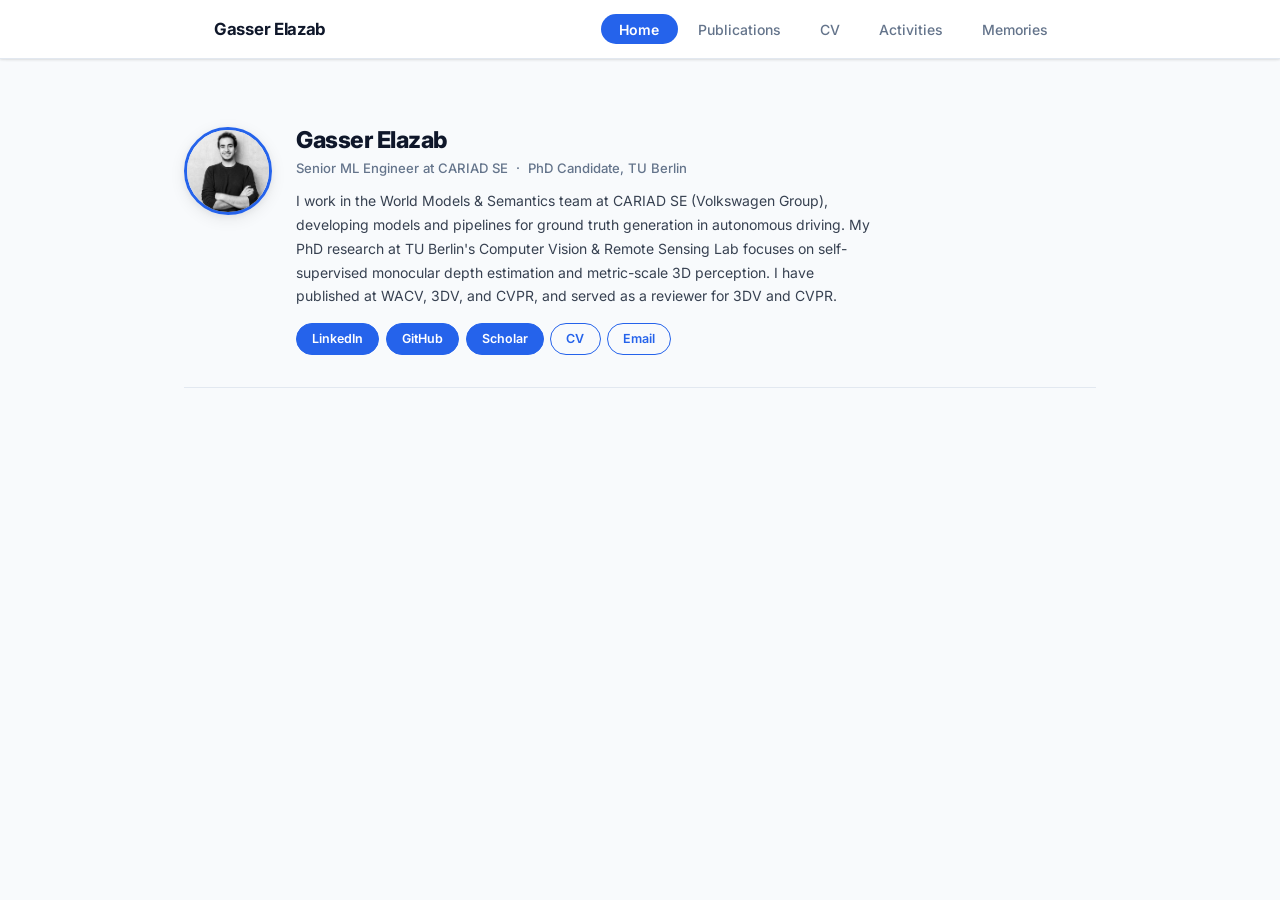
==== commit 67f6d6a9: "making navbar at top" ====
--- a/index.html
+++ b/index.html
@@ -10,6 +10,20 @@
     <link href="https://fonts.googleapis.com/css2?family=Inter:ital,wght@0,300;0,400;0,500;0,600;0,700;0,800;1,400&display=swap" rel="stylesheet">
 </head>
 <body>
+
+<!-- ══════════════════════  NAVBAR  ══════════════════════ -->
+<nav class="top-nav">
+    <div class="nav-inner">
+        <span class="nav-brand">Gasser Elazab</span>
+        <ul class="nav-list">
+            <li><button class="nav-tab active" data-target="home">Home</button></li>
+            <li><button class="nav-tab" data-target="publications">Publications</button></li>
+            <li><button class="nav-tab" data-target="cv">CV</button></li>
+            <li><button class="nav-tab" data-target="activities">Activities</button></li>
+            <li><button class="nav-tab" data-target="memories">Memories</button></li>
+        </ul>
+    </div>
+</nav>
 
 <!-- ══════════════════════  HOME  ══════════════════════ -->
 <section id="home" class="page">
@@ -37,30 +51,33 @@
         </div>
     </div>
 
-    <!-- Publications -->
-    <div class="home-section">
-        <h2 class="home-section-title">Selected Publications</h2>
-        <div id="papers-container"></div>
-    </div>
-
+</section>
+
+<!-- ══════════════════════  PUBLICATIONS  ══════════════════════ -->
+<section id="publications" class="page hidden">
+    <h2 class="page-title">Publications</h2>
+    <p class="page-sub">Research in monocular depth estimation, 3D scene reconstruction, and autonomous driving perception.</p>
+    <div id="papers-container" style="margin-top:1.5rem"></div>
+</section>
+
+<!-- ══════════════════════  CV  ══════════════════════ -->
+<section id="cv" class="page hidden">
+    <h2 class="page-title">Curriculum Vitae</h2>
+    <p class="page-sub">Full timeline coming soon. <a href="docs/CV/My_CV.pdf" target="_blank" rel="noopener">Download PDF</a></p>
+</section>
+
+<!-- ══════════════════════  ACTIVITIES  ══════════════════════ -->
+<section id="activities" class="page hidden">
+    <h2 class="page-title">Activities &amp; Certificates</h2>
+    <p class="page-sub">Awards, reviewing, certificates, and extracurricular activities — coming soon.</p>
 </section>
 
 <!-- ══════════════════════  MEMORIES  ══════════════════════ -->
 <section id="memories" class="page hidden">
-    <div id="memories-container"></div>
-</section>
-
-<!-- ══════════════════════  BOTTOM TABS  ══════════════════════ -->
-<nav class="bottom-tabs" role="navigation" aria-label="Main navigation">
-    <button class="tab-btn active" data-target="home" onclick="switchTab('home')">
-        <svg viewBox="0 0 24 24" fill="none" stroke="currentColor" stroke-width="2" stroke-linecap="round" stroke-linejoin="round"><path d="M3 9l9-7 9 7v11a2 2 0 0 1-2 2H5a2 2 0 0 1-2-2z"/><polyline points="9 22 9 12 15 12 15 22"/></svg>
-        <span>Home</span>
-    </button>
-    <button class="tab-btn" data-target="memories" onclick="switchTab('memories')">
-        <svg viewBox="0 0 24 24" fill="none" stroke="currentColor" stroke-width="2" stroke-linecap="round" stroke-linejoin="round"><rect x="3" y="3" width="18" height="18" rx="2"/><circle cx="8.5" cy="8.5" r="1.5"/><polyline points="21 15 16 10 5 21"/></svg>
-        <span>Memories</span>
-    </button>
-</nav>
+    <h2 class="page-title">Memories</h2>
+    <p class="page-sub">Conferences, field trips, and adventures.</p>
+    <div id="memories-container" style="margin-top:1.5rem"></div>
+</section>
 
 <!-- ══════════════════════  LIGHTBOX  ══════════════════════ -->
 <div id="lightbox-overlay" class="lightbox-overlay hidden" onclick="closeLightbox()"></div>
@@ -290,10 +307,12 @@
 function switchTab(target) {
     document.querySelectorAll('.page').forEach(p =>
         p.classList.toggle('hidden', p.id !== target));
-    document.querySelectorAll('.tab-btn').forEach(b =>
+    document.querySelectorAll('.nav-tab').forEach(b =>
         b.classList.toggle('active', b.dataset.target === target));
     window.scrollTo({ top: 0, behavior: 'instant' });
 }
+document.querySelectorAll('.nav-tab').forEach(btn =>
+    btn.addEventListener('click', () => switchTab(btn.dataset.target)));
 
 // ════════════════════════════════════════════════════════════
 //  INIT
--- a/style.css
+++ b/style.css
@@ -13,7 +13,7 @@
     --shadow-md:    0 4px 16px rgba(0,0,0,0.08), 0 2px 6px rgba(0,0,0,0.05);
     --radius:       16px;
     --radius-sm:    8px;
-    --tab-h:        66px;
+    --nav-h:        58px;
 }
 
 /* ═══════════════════════════════════════════════════════════════
@@ -27,7 +27,6 @@
     background: var(--bg);
     color: var(--text);
     line-height: 1.65;
-    padding-bottom: calc(var(--tab-h) + 8px);
     min-height: 100vh;
 }
 
@@ -42,46 +41,66 @@
 .page.hidden { display: none; }
 
 /* ═══════════════════════════════════════════════════════════════
-   BOTTOM TAB BAR
-═══════════════════════════════════════════════════════════════ */
-.bottom-tabs {
-    position: fixed;
-    bottom: 0; left: 0; right: 0;
-    height: var(--tab-h);
-    background: rgba(255,255,255,0.96);
-    backdrop-filter: blur(12px);
-    -webkit-backdrop-filter: blur(12px);
-    border-top: 1px solid var(--border);
-    display: flex;
-    z-index: 100;
-}
-
-.tab-btn {
-    flex: 1;
-    display: flex;
-    flex-direction: column;
-    align-items: center;
-    justify-content: center;
-    gap: 4px;
+   TOP NAV
+═══════════════════════════════════════════════════════════════ */
+.top-nav {
+    position: sticky;
+    top: 0;
+    z-index: 200;
+    background: rgba(255,255,255,0.97);
+    backdrop-filter: blur(10px);
+    -webkit-backdrop-filter: blur(10px);
+    border-bottom: 1px solid var(--border);
+    box-shadow: var(--shadow-sm);
+}
+
+.nav-inner {
+    max-width: 900px;
+    margin: 0 auto;
+    height: var(--nav-h);
+    display: flex;
+    align-items: center;
+    justify-content: space-between;
+    padding: 0 1.5rem;
+    gap: 1rem;
+}
+
+.nav-brand {
+    font-weight: 800;
+    font-size: 0.97rem;
+    color: var(--text);
+    letter-spacing: -0.2px;
+    flex-shrink: 0;
+}
+
+.nav-list {
+    display: flex;
+    align-items: center;
+    gap: 2px;
+    list-style: none;
+}
+
+.nav-tab {
     background: none;
     border: none;
     cursor: pointer;
+    font-family: inherit;
+    font-size: 0.84rem;
+    font-weight: 500;
     color: var(--text-muted);
-    font-family: inherit;
-    font-size: 0.7rem;
-    font-weight: 600;
-    letter-spacing: 0.3px;
-    transition: color 0.18s;
-    padding-bottom: 4px;
-}
-.tab-btn svg {
-    width: 22px;
-    height: 22px;
-    stroke: currentColor;
-    transition: stroke 0.18s;
-}
-.tab-btn.active         { color: var(--primary); }
-.tab-btn:hover          { color: var(--text); }
+    padding: 0.38rem 0.9rem;
+    border-radius: 99px;
+    transition: background 0.15s, color 0.15s;
+    white-space: nowrap;
+}
+.nav-tab:hover  { background: var(--bg); color: var(--text); }
+.nav-tab.active { background: var(--primary); color: #fff; font-weight: 600; }
+
+/* ═══════════════════════════════════════════════════════════════
+   PAGE TITLE
+═══════════════════════════════════════════════════════════════ */
+.page-title { font-size: 1.6rem; font-weight: 800; letter-spacing: -0.4px; margin-bottom: 0.3rem; }
+.page-sub   { color: var(--text-muted); font-size: 0.9rem; }
 
 /* ═══════════════════════════════════════════════════════════════
    PROFILE STRIP
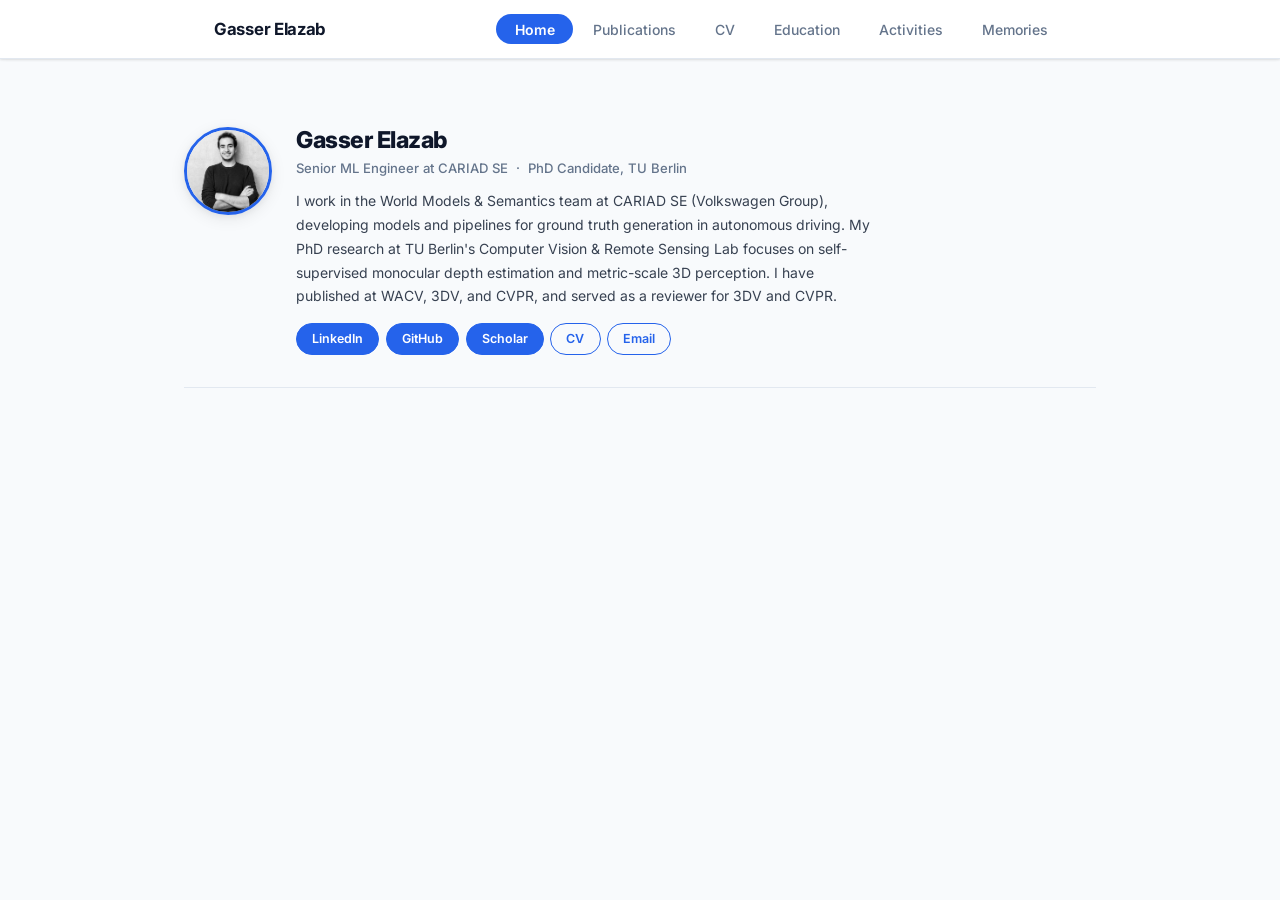
==== commit 94827124: "updating paper images + adding Education" ====
--- a/index.html
+++ b/index.html
@@ -19,6 +19,7 @@
             <li><button class="nav-tab active" data-target="home">Home</button></li>
             <li><button class="nav-tab" data-target="publications">Publications</button></li>
             <li><button class="nav-tab" data-target="cv">CV</button></li>
+            <li><button class="nav-tab" data-target="education">Education</button></li>
             <li><button class="nav-tab" data-target="activities">Activities</button></li>
             <li><button class="nav-tab" data-target="memories">Memories</button></li>
         </ul>
@@ -62,8 +63,186 @@
 
 <!-- ══════════════════════  CV  ══════════════════════ -->
 <section id="cv" class="page hidden">
-    <h2 class="page-title">Curriculum Vitae</h2>
-    <p class="page-sub">Full timeline coming soon. <a href="docs/CV/My_CV.pdf" target="_blank" rel="noopener">Download PDF</a></p>
+    <div class="page-header">
+        <h2 class="page-title">Experience</h2>
+        <a href="docs/CV/My_CV.pdf" target="_blank" rel="noopener" class="plink" style="display:inline-block;margin-top:0.5rem">Download Full CV</a>
+    </div>
+
+    <div class="timeline">
+
+        <div class="tl-item">
+            <div class="tl-marker"></div>
+            <div class="tl-content">
+                <div class="tl-header">
+                    <div>
+                        <span class="tl-role">Senior Machine Learning Engineer</span>
+                        <span class="tl-org">CARIAD SE (Volkswagen Group) &mdash; Stuttgart, Germany</span>
+                    </div>
+                    <span class="tl-period">Jan 2023 &ndash; Present</span>
+                </div>
+                <ul class="tl-bullets">
+                    <li><strong>Senior ML Engineer (Feb 2026 &ndash; Present):</strong> Offline perception for lane ground-truth generation; designed a lane-color auto-labeling network and integrated the Qwen Vision-Language Model (VLM) as an automated QC stage for post-checking dataset quality.</li>
+                    <li><strong>PhD Candidate (Jan 2023 &ndash; Jan 2026):</strong>
+                        <ul>
+                            <li>Led the design and deployment of a full-scale multi-sensor data collection setup (LiDARs, cameras, IMUs, CAN/GNSS sync), recording over 5 hours of road topography data.</li>
+                            <li>Developed a novel metric-scaled self-supervised pipeline for 3D environment reconstruction using a single monocular image stream. <em>Published at WACV&nbsp;2025.</em></li>
+                            <li>Built a monocular preview system (PoC) for road topography estimation using a single forward-facing camera feed, enabling topography inference without depth sensors.</li>
+                            <li>Designed and implemented a dense ground truth generation pipeline by temporally fusing LiDAR sweeps, improving 3D reconstruction evaluation benchmarks.</li>
+                            <li>Developed a LiDAR-based odometry pipeline fused with vehicle wheel odometry to generate ground truth trajectories for autonomous driving perception stacks.</li>
+                        </ul>
+                    </li>
+                </ul>
+            </div>
+        </div>
+
+        <div class="tl-item">
+            <div class="tl-marker"></div>
+            <div class="tl-content">
+                <div class="tl-header">
+                    <div>
+                        <span class="tl-role">Master&rsquo;s Thesis Researcher</span>
+                        <span class="tl-org">Aptiv &mdash; Wuppertal, Germany</span>
+                    </div>
+                    <span class="tl-period">Feb 2022 &ndash; 2023</span>
+                </div>
+                <ul class="tl-bullets">
+                    <li>Researched efficient and robust reduction of bounding boxes from multi-class neural network output for vehicular radar systems.</li>
+                </ul>
+            </div>
+        </div>
+
+        <div class="tl-item">
+            <div class="tl-marker"></div>
+            <div class="tl-content">
+                <div class="tl-header">
+                    <div>
+                        <span class="tl-role">Machine Learning Researcher <span class="tl-tag">Part-time</span></span>
+                        <span class="tl-org">Interautomation GmbH &mdash; Berlin, Germany</span>
+                    </div>
+                    <span class="tl-period">Aug 2021 &ndash; Feb 2022</span>
+                </div>
+                <ul class="tl-bullets">
+                    <li>Enhanced the accuracy of a neural APC (LSTM-based) system for automatic passenger counting in train wagons.</li>
+                </ul>
+            </div>
+        </div>
+
+        <div class="tl-item">
+            <div class="tl-marker"></div>
+            <div class="tl-content">
+                <div class="tl-header">
+                    <div>
+                        <span class="tl-role">Student Worker &mdash; Computer Vision</span>
+                        <span class="tl-org">Science of Intelligence Cluster &mdash; Berlin, Germany</span>
+                    </div>
+                    <span class="tl-period">Feb 2021 &ndash; Feb 2022</span>
+                </div>
+                <ul class="tl-bullets">
+                    <li>Built a fully controlled framework for a Panda robot for capturing video data using a Phantom high-speed camera.</li>
+                    <li>Developed a Python algorithm for optimizing the alignment of Event-based camera output.</li>
+                </ul>
+            </div>
+        </div>
+
+    </div>
+</section>
+
+<!-- ══════════════════════  EDUCATION  ══════════════════════ -->
+<section id="education" class="page hidden">
+    <div class="page-header">
+        <h2 class="page-title">Education</h2>
+    </div>
+
+    <div class="timeline">
+
+        <div class="tl-item">
+            <div class="tl-marker tl-marker-edu"></div>
+            <div class="tl-content">
+                <div class="tl-header">
+                    <div>
+                        <span class="tl-role">PhD Candidate &mdash; Computer Vision &amp; Remote Sensing</span>
+                        <span class="tl-org">Technical University of Berlin &mdash; Berlin, Germany</span>
+                    </div>
+                    <span class="tl-period">Jan 2023 &ndash; Present</span>
+                </div>
+                <ul class="tl-bullets">
+                    <li>Actively working on monocular reconstruction for road topography estimation in automotive applications.</li>
+                </ul>
+            </div>
+        </div>
+
+        <div class="tl-item">
+            <div class="tl-marker tl-marker-edu"></div>
+            <div class="tl-content">
+                <div class="tl-header">
+                    <div>
+                        <span class="tl-role">M.Sc. Information and Communication Technology</span>
+                        <span class="tl-org">KTH Royal Institute of Technology &mdash; Stockholm, Sweden</span>
+                    </div>
+                    <span class="tl-period">Aug 2021 &ndash; 2023</span>
+                </div>
+                <div class="tl-grade">Grade: A</div>
+                <ul class="tl-bullets">
+                    <li>Major in Autonomous Systems; Minor in Innovation and Entrepreneurship.</li>
+                    <li>Second year of the EIT (European Institute of Technology) double-degree programme.</li>
+                </ul>
+            </div>
+        </div>
+
+        <div class="tl-item">
+            <div class="tl-marker tl-marker-edu"></div>
+            <div class="tl-content">
+                <div class="tl-header">
+                    <div>
+                        <span class="tl-role">M.Sc. Information and Communication Technology</span>
+                        <span class="tl-org">Technical University of Berlin &mdash; Berlin, Germany</span>
+                    </div>
+                    <span class="tl-period">Oct 2020 &ndash; 2023</span>
+                </div>
+                <div class="tl-grade">Grade: 1.4 (Sehr Gut)</div>
+                <ul class="tl-bullets">
+                    <li>Major in Autonomous Systems; Minor in Innovation and Entrepreneurship.</li>
+                    <li>First year of the EIT double-degree programme.</li>
+                </ul>
+            </div>
+        </div>
+
+        <div class="tl-item">
+            <div class="tl-marker tl-marker-edu"></div>
+            <div class="tl-content">
+                <div class="tl-header">
+                    <div>
+                        <span class="tl-role">Bachelor&rsquo;s Thesis &mdash; Optical Wave Propagation</span>
+                        <span class="tl-org">Institute of Optics, Stuttgart University &mdash; Stuttgart, Germany</span>
+                    </div>
+                    <span class="tl-period">Mar 2019 &ndash; Aug 2019</span>
+                </div>
+                <div class="tl-grade">Grade: Excellent</div>
+                <ul class="tl-bullets">
+                    <li>Exclusively developed an algorithm for optical wave propagation for WGM sensors using MATLAB, OpenCV, and Python.</li>
+                </ul>
+            </div>
+        </div>
+
+        <div class="tl-item">
+            <div class="tl-marker tl-marker-edu"></div>
+            <div class="tl-content">
+                <div class="tl-header">
+                    <div>
+                        <span class="tl-role">B.Sc. Mechatronics, Robotics and Automation</span>
+                        <span class="tl-org">German University in Cairo &mdash; Cairo, Egypt</span>
+                    </div>
+                    <span class="tl-period">Oct 2015 &ndash; Aug 2020</span>
+                </div>
+                <div class="tl-grade">GPA 0.91 / 1.0 &mdash; Excellent with Highest Honours</div>
+                <ul class="tl-bullets">
+                    <li>Ranked 6th among 290 students studying Mechatronics.</li>
+                    <li>Key courses: Computer Vision, Robotics, Autonomous Systems, Object-Oriented Programming.</li>
+                </ul>
+            </div>
+        </div>
+
+    </div>
 </section>
 
 <!-- ══════════════════════  ACTIVITIES  ══════════════════════ -->
@@ -93,27 +272,40 @@
 const papersData = [
     {
         id: "gfm-3dv-2026",
-        title: "GfM: Generalizable Monocular Metric Depth Estimation via Ground-Field-based Scale Prior",
+        title: "GfM: Road-Relative, Metric, Self-Supervised Monocular Geometry for Vehicular Applications",
         authors: "Gasser Elazab et al.",
         venue: "3DV 2026",
         venueFull: "International Conference on 3D Vision, 2026",
         venueClass: "venue-3dv",
-        image: "docs/gfm_p2/thumbnail.png",
+        image: "docs/paper_images/GfM.png",
         links: [
             { label: "arXiv", url: "https://arxiv.org/abs/2512.04303" },
             { label: "PDF",   url: "https://arxiv.org/pdf/2512.04303" },
             { label: "Proceedings", url: "" }
         ],
-        abstract: "Ground-relative metric depth estimation for autonomous driving using a novel ground-field-based scale prior and self-supervised learning on large-scale driving datasets."
+        abstract: "Ground-relative metric depth estimation for autonomous driving using a novel road-field-based scale prior and self-supervised learning on large-scale driving datasets."
+    },
+    {
+        id: "card-cvpr-2025",
+        title: "CARD: A Multi-Modal Automotive Dataset for Dense 3D Reconstruction in Challenging Road Topography",
+        authors: "Co-Author",
+        venue: "CVPR 2025",
+        venueFull: "IEEE/CVF Conference on Computer Vision and Pattern Recognition, 2025",
+        venueClass: "venue-cvpr",
+        image: "docs/paper_images/CARD_image.png",
+        links: [
+            { label: "Proceedings", url: "" }
+        ],
+        abstract: "Category-aware representation for semantic scene flow estimation in autonomous driving, enabling richer motion understanding across object classes."
     },
     {
         id: "monopp-wacv-2025",
-        title: "MonoPP: Metric-Scaled Self-Supervised Monocular Depth Estimation by Planar Parallax",
+        title: "MonoPP: Metric-Scaled Self-Supervised Monocular Depth Estimation by Planar-Parallax Geometry in Automotive Applications",
         authors: "Gasser Elazab et al.",
         venue: "WACV 2025",
         venueFull: "IEEE/CVF Winter Conference on Applications of Computer Vision, 2025",
         venueClass: "venue-wacv",
-        image: "docs/monopp_p1/thumbnail.png",
+        image: "docs/paper_images/monopp.png",
         links: [
             { label: "Project Page", url: "https://mono-pp.github.io/" },
             { label: "arXiv",        url: "" },
--- a/style.css
+++ b/style.css
@@ -261,6 +261,160 @@
 .pill-link:hover { background: #dbeafe; }
 
 /* ═══════════════════════════════════════════════════════════════
+   TIMELINE (CV & Education)
+═══════════════════════════════════════════════════════════════ */
+.page-header      { margin-bottom: 2rem; }
+
+.timeline {
+    position: relative;
+    padding-left: 2rem;
+}
+.timeline::before {
+    content: '';
+    position: absolute;
+    left: 9px;
+    top: 8px;
+    bottom: 8px;
+    width: 2px;
+    background: var(--border);
+    border-radius: 2px;
+}
+
+.tl-item {
+    position: relative;
+    margin-bottom: 2rem;
+}
+.tl-item:last-child { margin-bottom: 0; }
+
+/* dot */
+.tl-marker {
+    position: absolute;
+    left: -2rem;
+    top: 7px;
+    width: 14px;
+    height: 14px;
+    border-radius: 50%;
+    background: var(--primary);
+    border: 2.5px solid var(--bg);
+    box-shadow: 0 0 0 2px var(--primary);
+    z-index: 1;
+}
+.tl-marker-edu { background: #16a34a; box-shadow: 0 0 0 2px #16a34a; }
+
+.tl-content {
+    background: var(--surface);
+    border: 1px solid var(--border);
+    border-radius: var(--radius);
+    padding: 1.2rem 1.4rem;
+    box-shadow: var(--shadow-sm);
+    transition: box-shadow 0.18s;
+}
+.tl-content:hover { box-shadow: var(--shadow-md); }
+
+.tl-header {
+    display: flex;
+    justify-content: space-between;
+    align-items: flex-start;
+    gap: 1rem;
+    margin-bottom: 0.5rem;
+    flex-wrap: wrap;
+}
+
+.tl-role {
+    display: block;
+    font-size: 1rem;
+    font-weight: 700;
+    color: var(--text);
+    margin-bottom: 0.2rem;
+}
+
+.tl-tag {
+    display: inline-block;
+    font-size: 0.68rem;
+    font-weight: 600;
+    background: #eff6ff;
+    color: var(--primary);
+    border: 1px solid #bfdbfe;
+    border-radius: 99px;
+    padding: 0.08rem 0.5rem;
+    vertical-align: middle;
+    margin-left: 0.4rem;
+}
+
+.tl-org {
+    display: block;
+    font-size: 0.82rem;
+    color: var(--primary);
+    font-weight: 600;
+}
+
+.tl-period {
+    font-size: 0.75rem;
+    color: var(--text-muted);
+    white-space: nowrap;
+    flex-shrink: 0;
+    padding-top: 0.1rem;
+}
+
+.tl-grade {
+    display: inline-block;
+    margin: 0.35rem 0 0.45rem;
+    font-size: 0.78rem;
+    font-weight: 700;
+    color: #16a34a;
+    background: #f0fdf4;
+    border: 1px solid #bbf7d0;
+    border-radius: 99px;
+    padding: 0.12rem 0.7rem;
+}
+
+.tl-bullets {
+    list-style: none;
+    margin-top: 0.5rem;
+    padding: 0;
+    display: flex;
+    flex-direction: column;
+    gap: 0.4rem;
+}
+.tl-bullets > li {
+    font-size: 0.855rem;
+    color: #374151;
+    line-height: 1.6;
+    padding-left: 1.1rem;
+    position: relative;
+}
+.tl-bullets > li::before {
+    content: '▸';
+    position: absolute;
+    left: 0;
+    color: var(--primary);
+    font-size: 0.7rem;
+    top: 0.25rem;
+}
+/* nested bullets */
+.tl-bullets ul {
+    list-style: none;
+    margin-top: 0.35rem;
+    padding-left: 0;
+    display: flex;
+    flex-direction: column;
+    gap: 0.3rem;
+}
+.tl-bullets ul li {
+    font-size: 0.84rem;
+    color: #374151;
+    line-height: 1.6;
+    padding-left: 1.1rem;
+    position: relative;
+}
+.tl-bullets ul li::before {
+    content: '–';
+    position: absolute;
+    left: 0;
+    color: var(--text-muted);
+}
+
+/* ═══════════════════════════════════════════════════════════════
    MEMORIES PAGE — TRIP CARDS
 ═══════════════════════════════════════════════════════════════ */
 .trip-card {
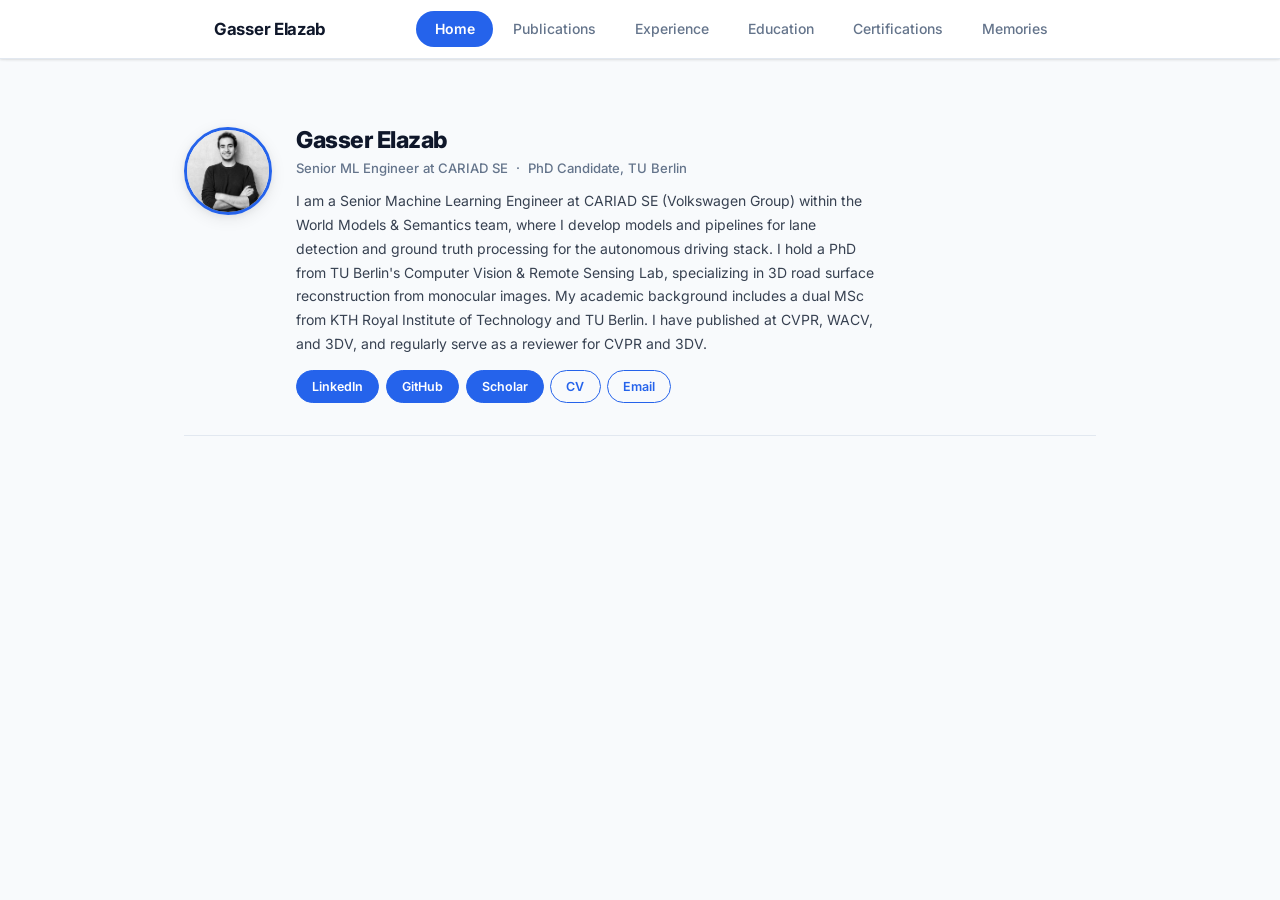
==== commit 1ee95a58: "changing each page to be a separate .html" ====
--- a/index.html
+++ b/index.html
@@ -16,12 +16,12 @@
     <div class="nav-inner">
         <span class="nav-brand">Gasser Elazab</span>
         <ul class="nav-list">
-            <li><button class="nav-tab active" data-target="home">Home</button></li>
-            <li><button class="nav-tab" data-target="publications">Publications</button></li>
-            <li><button class="nav-tab" data-target="cv">CV</button></li>
-            <li><button class="nav-tab" data-target="education">Education</button></li>
-            <li><button class="nav-tab" data-target="activities">Activities</button></li>
-            <li><button class="nav-tab" data-target="memories">Memories</button></li>
+            <li><a href="index.html"           class="nav-tab active">Home</a></li>
+            <li><a href="publications.html"    class="nav-tab">Publications</a></li>
+            <li><a href="experience.html"      class="nav-tab">Experience</a></li>
+            <li><a href="education.html"       class="nav-tab">Education</a></li>
+            <li><a href="certifications.html"  class="nav-tab">Certifications</a></li>
+            <li><a href="memories.html"        class="nav-tab">Memories</a></li>
         </ul>
     </div>
 </nav>
@@ -34,13 +34,9 @@
         <img class="profile-photo" src="docs/images/GasserElazab_image.jpg" alt="Gasser Elazab">
         <div class="profile-info">
             <h1 class="profile-name">Gasser Elazab</h1>
-            <p class="profile-role">Senior ML Engineer at CARIAD SE &nbsp;·&nbsp; PhD Candidate, TU Berlin</p>
+            <p class="profile-role">Senior ML Engineer at CARIAD SE &nbsp;&middot;&nbsp; PhD Candidate, TU Berlin</p>
             <p class="profile-bio">
-                I work in the World Models &amp; Semantics team at CARIAD SE (Volkswagen Group),
-                developing models and pipelines for ground truth generation in autonomous driving.
-                My PhD research at TU Berlin's Computer Vision &amp; Remote Sensing Lab focuses on
-                self-supervised monocular depth estimation and metric-scale 3D perception.
-                I have published at WACV, 3DV, and CVPR, and served as a reviewer for 3DV and CVPR.
+            I am a Senior Machine Learning Engineer at CARIAD SE (Volkswagen Group) within the World Models &amp; Semantics team, where I develop models and pipelines for lane detection and ground truth processing for the autonomous driving stack. I hold a PhD from TU Berlin&#39;s Computer Vision &amp; Remote Sensing Lab, specializing in 3D road surface reconstruction from monocular images. My academic background includes a dual MSc from KTH Royal Institute of Technology and TU Berlin. I have published at CVPR, WACV, and 3DV, and regularly serve as a reviewer for CVPR and 3DV.
             </p>
             <div class="profile-links">
                 <a href="https://linkedin.com/in/gasserelazab/" target="_blank" rel="noopener" class="plink">LinkedIn</a>
@@ -54,463 +50,5 @@
 
 </section>
 
-<!-- ══════════════════════  PUBLICATIONS  ══════════════════════ -->
-<section id="publications" class="page hidden">
-    <h2 class="page-title">Publications</h2>
-    <p class="page-sub">Research in monocular depth estimation, 3D scene reconstruction, and autonomous driving perception.</p>
-    <div id="papers-container" style="margin-top:1.5rem"></div>
-</section>
-
-<!-- ══════════════════════  CV  ══════════════════════ -->
-<section id="cv" class="page hidden">
-    <div class="page-header">
-        <h2 class="page-title">Experience</h2>
-        <a href="docs/CV/My_CV.pdf" target="_blank" rel="noopener" class="plink" style="display:inline-block;margin-top:0.5rem">Download Full CV</a>
-    </div>
-
-    <div class="timeline">
-
-        <div class="tl-item">
-            <div class="tl-marker"></div>
-            <div class="tl-content">
-                <div class="tl-header">
-                    <div>
-                        <span class="tl-role">Senior Machine Learning Engineer</span>
-                        <span class="tl-org">CARIAD SE (Volkswagen Group) &mdash; Stuttgart, Germany</span>
-                    </div>
-                    <span class="tl-period">Jan 2023 &ndash; Present</span>
-                </div>
-                <ul class="tl-bullets">
-                    <li><strong>Senior ML Engineer (Feb 2026 &ndash; Present):</strong> Offline perception for lane ground-truth generation; designed a lane-color auto-labeling network and integrated the Qwen Vision-Language Model (VLM) as an automated QC stage for post-checking dataset quality.</li>
-                    <li><strong>PhD Candidate (Jan 2023 &ndash; Jan 2026):</strong>
-                        <ul>
-                            <li>Led the design and deployment of a full-scale multi-sensor data collection setup (LiDARs, cameras, IMUs, CAN/GNSS sync), recording over 5 hours of road topography data.</li>
-                            <li>Developed a novel metric-scaled self-supervised pipeline for 3D environment reconstruction using a single monocular image stream. <em>Published at WACV&nbsp;2025.</em></li>
-                            <li>Built a monocular preview system (PoC) for road topography estimation using a single forward-facing camera feed, enabling topography inference without depth sensors.</li>
-                            <li>Designed and implemented a dense ground truth generation pipeline by temporally fusing LiDAR sweeps, improving 3D reconstruction evaluation benchmarks.</li>
-                            <li>Developed a LiDAR-based odometry pipeline fused with vehicle wheel odometry to generate ground truth trajectories for autonomous driving perception stacks.</li>
-                        </ul>
-                    </li>
-                </ul>
-            </div>
-        </div>
-
-        <div class="tl-item">
-            <div class="tl-marker"></div>
-            <div class="tl-content">
-                <div class="tl-header">
-                    <div>
-                        <span class="tl-role">Master&rsquo;s Thesis Researcher</span>
-                        <span class="tl-org">Aptiv &mdash; Wuppertal, Germany</span>
-                    </div>
-                    <span class="tl-period">Feb 2022 &ndash; 2023</span>
-                </div>
-                <ul class="tl-bullets">
-                    <li>Researched efficient and robust reduction of bounding boxes from multi-class neural network output for vehicular radar systems.</li>
-                </ul>
-            </div>
-        </div>
-
-        <div class="tl-item">
-            <div class="tl-marker"></div>
-            <div class="tl-content">
-                <div class="tl-header">
-                    <div>
-                        <span class="tl-role">Machine Learning Researcher <span class="tl-tag">Part-time</span></span>
-                        <span class="tl-org">Interautomation GmbH &mdash; Berlin, Germany</span>
-                    </div>
-                    <span class="tl-period">Aug 2021 &ndash; Feb 2022</span>
-                </div>
-                <ul class="tl-bullets">
-                    <li>Enhanced the accuracy of a neural APC (LSTM-based) system for automatic passenger counting in train wagons.</li>
-                </ul>
-            </div>
-        </div>
-
-        <div class="tl-item">
-            <div class="tl-marker"></div>
-            <div class="tl-content">
-                <div class="tl-header">
-                    <div>
-                        <span class="tl-role">Student Worker &mdash; Computer Vision</span>
-                        <span class="tl-org">Science of Intelligence Cluster &mdash; Berlin, Germany</span>
-                    </div>
-                    <span class="tl-period">Feb 2021 &ndash; Feb 2022</span>
-                </div>
-                <ul class="tl-bullets">
-                    <li>Built a fully controlled framework for a Panda robot for capturing video data using a Phantom high-speed camera.</li>
-                    <li>Developed a Python algorithm for optimizing the alignment of Event-based camera output.</li>
-                </ul>
-            </div>
-        </div>
-
-    </div>
-</section>
-
-<!-- ══════════════════════  EDUCATION  ══════════════════════ -->
-<section id="education" class="page hidden">
-    <div class="page-header">
-        <h2 class="page-title">Education</h2>
-    </div>
-
-    <div class="timeline">
-
-        <div class="tl-item">
-            <div class="tl-marker tl-marker-edu"></div>
-            <div class="tl-content">
-                <div class="tl-header">
-                    <div>
-                        <span class="tl-role">PhD Candidate &mdash; Computer Vision &amp; Remote Sensing</span>
-                        <span class="tl-org">Technical University of Berlin &mdash; Berlin, Germany</span>
-                    </div>
-                    <span class="tl-period">Jan 2023 &ndash; Present</span>
-                </div>
-                <ul class="tl-bullets">
-                    <li>Actively working on monocular reconstruction for road topography estimation in automotive applications.</li>
-                </ul>
-            </div>
-        </div>
-
-        <div class="tl-item">
-            <div class="tl-marker tl-marker-edu"></div>
-            <div class="tl-content">
-                <div class="tl-header">
-                    <div>
-                        <span class="tl-role">M.Sc. Information and Communication Technology</span>
-                        <span class="tl-org">KTH Royal Institute of Technology &mdash; Stockholm, Sweden</span>
-                    </div>
-                    <span class="tl-period">Aug 2021 &ndash; 2023</span>
-                </div>
-                <div class="tl-grade">Grade: A</div>
-                <ul class="tl-bullets">
-                    <li>Major in Autonomous Systems; Minor in Innovation and Entrepreneurship.</li>
-                    <li>Second year of the EIT (European Institute of Technology) double-degree programme.</li>
-                </ul>
-            </div>
-        </div>
-
-        <div class="tl-item">
-            <div class="tl-marker tl-marker-edu"></div>
-            <div class="tl-content">
-                <div class="tl-header">
-                    <div>
-                        <span class="tl-role">M.Sc. Information and Communication Technology</span>
-                        <span class="tl-org">Technical University of Berlin &mdash; Berlin, Germany</span>
-                    </div>
-                    <span class="tl-period">Oct 2020 &ndash; 2023</span>
-                </div>
-                <div class="tl-grade">Grade: 1.4 (Sehr Gut)</div>
-                <ul class="tl-bullets">
-                    <li>Major in Autonomous Systems; Minor in Innovation and Entrepreneurship.</li>
-                    <li>First year of the EIT double-degree programme.</li>
-                </ul>
-            </div>
-        </div>
-
-        <div class="tl-item">
-            <div class="tl-marker tl-marker-edu"></div>
-            <div class="tl-content">
-                <div class="tl-header">
-                    <div>
-                        <span class="tl-role">Bachelor&rsquo;s Thesis &mdash; Optical Wave Propagation</span>
-                        <span class="tl-org">Institute of Optics, Stuttgart University &mdash; Stuttgart, Germany</span>
-                    </div>
-                    <span class="tl-period">Mar 2019 &ndash; Aug 2019</span>
-                </div>
-                <div class="tl-grade">Grade: Excellent</div>
-                <ul class="tl-bullets">
-                    <li>Exclusively developed an algorithm for optical wave propagation for WGM sensors using MATLAB, OpenCV, and Python.</li>
-                </ul>
-            </div>
-        </div>
-
-        <div class="tl-item">
-            <div class="tl-marker tl-marker-edu"></div>
-            <div class="tl-content">
-                <div class="tl-header">
-                    <div>
-                        <span class="tl-role">B.Sc. Mechatronics, Robotics and Automation</span>
-                        <span class="tl-org">German University in Cairo &mdash; Cairo, Egypt</span>
-                    </div>
-                    <span class="tl-period">Oct 2015 &ndash; Aug 2020</span>
-                </div>
-                <div class="tl-grade">GPA 0.91 / 1.0 &mdash; Excellent with Highest Honours</div>
-                <ul class="tl-bullets">
-                    <li>Ranked 6th among 290 students studying Mechatronics.</li>
-                    <li>Key courses: Computer Vision, Robotics, Autonomous Systems, Object-Oriented Programming.</li>
-                </ul>
-            </div>
-        </div>
-
-    </div>
-</section>
-
-<!-- ══════════════════════  ACTIVITIES  ══════════════════════ -->
-<section id="activities" class="page hidden">
-    <h2 class="page-title">Activities &amp; Certificates</h2>
-    <p class="page-sub">Awards, reviewing, certificates, and extracurricular activities — coming soon.</p>
-</section>
-
-<!-- ══════════════════════  MEMORIES  ══════════════════════ -->
-<section id="memories" class="page hidden">
-    <h2 class="page-title">Memories</h2>
-    <p class="page-sub">Conferences, field trips, and adventures.</p>
-    <div id="memories-container" style="margin-top:1.5rem"></div>
-</section>
-
-<!-- ══════════════════════  LIGHTBOX  ══════════════════════ -->
-<div id="lightbox-overlay" class="lightbox-overlay hidden" onclick="closeLightbox()"></div>
-<div id="lightbox" class="lightbox hidden" role="dialog" aria-label="Image viewer">
-    <button class="lightbox-close" onclick="closeLightbox()" aria-label="Close">✕</button>
-    <button class="lightbox-nav prev" onclick="lightboxNav(-1)" aria-label="Previous">&#10094;</button>
-    <img id="lightbox-img" src="" alt="Memory photo">
-    <button class="lightbox-nav next" onclick="lightboxNav(1)" aria-label="Next">&#10095;</button>
-    <div id="lightbox-caption"></div>
-</div>
-
-<script>
-const papersData = [
-    {
-        id: "gfm-3dv-2026",
-        title: "GfM: Road-Relative, Metric, Self-Supervised Monocular Geometry for Vehicular Applications",
-        authors: "Gasser Elazab et al.",
-        venue: "3DV 2026",
-        venueFull: "International Conference on 3D Vision, 2026",
-        venueClass: "venue-3dv",
-        image: "docs/paper_images/GfM.png",
-        links: [
-            { label: "arXiv", url: "https://arxiv.org/abs/2512.04303" },
-            { label: "PDF",   url: "https://arxiv.org/pdf/2512.04303" },
-            { label: "Proceedings", url: "" }
-        ],
-        abstract: "Ground-relative metric depth estimation for autonomous driving using a novel road-field-based scale prior and self-supervised learning on large-scale driving datasets."
-    },
-    {
-        id: "card-cvpr-2025",
-        title: "CARD: A Multi-Modal Automotive Dataset for Dense 3D Reconstruction in Challenging Road Topography",
-        authors: "Co-Author",
-        venue: "CVPR 2025",
-        venueFull: "IEEE/CVF Conference on Computer Vision and Pattern Recognition, 2025",
-        venueClass: "venue-cvpr",
-        image: "docs/paper_images/CARD_image.png",
-        links: [
-            { label: "Proceedings", url: "" }
-        ],
-        abstract: "Category-aware representation for semantic scene flow estimation in autonomous driving, enabling richer motion understanding across object classes."
-    },
-    {
-        id: "monopp-wacv-2025",
-        title: "MonoPP: Metric-Scaled Self-Supervised Monocular Depth Estimation by Planar-Parallax Geometry in Automotive Applications",
-        authors: "Gasser Elazab et al.",
-        venue: "WACV 2025",
-        venueFull: "IEEE/CVF Winter Conference on Applications of Computer Vision, 2025",
-        venueClass: "venue-wacv",
-        image: "docs/paper_images/monopp.png",
-        links: [
-            { label: "Project Page", url: "https://mono-pp.github.io/" },
-            { label: "arXiv",        url: "" },
-            { label: "Proceedings",  url: "" }
-        ],
-        abstract: "Metric-scaled self-supervised monocular depth estimation leveraging planar parallax geometry to recover real-world scale without LiDAR or stereo supervision."
-    },
-    // Add new papers here
-    // { id, title, authors, venue, venueFull, venueClass, image, links: [{label,url},...], abstract }
-];
-
-const memoriesData = [
-    {
-        id: "vancouver-2026",
-        title: "Vancouver, Canada",
-        subtitle: "3DV Conference · 2026",
-        folder: "docs/images/vancouver-2026",
-        images: []
-    },
-    {
-        id: "nardo-2025",
-        title: "Nardo, Italy",
-        subtitle: "Recording Trip · July 2025",
-        folder: "docs/images/nardo-2025",
-        images: []
-    },
-    {
-        id: "wacv-2025",
-        title: "Tucson, Arizona",
-        subtitle: "WACV Conference · Feb. 2025",
-        folder: "docs/images/wacv-2025",
-        images: []
-    },
-    {
-        id: "china-2024",
-        title: "China Trip",
-        subtitle: "October 2024",
-        folder: "docs/images/china-2024",
-        images: []
-    },
-    // Add new trips here (newest first)
-    // { id, title, subtitle, folder: "docs/images/<id>", images: ["1.jpg", ...] }
-];
-
-function paperImgFallback(imgEl, venue) {
-    const colorMap = { CVPR: '#dc2626', WACV: '#ea580c', '3DV': '#2563eb', ICCV: '#16a34a', ECCV: '#9333ea' };
-    const key   = Object.keys(colorMap).find(k => venue.includes(k)) || 'CONF';
-    const color = colorMap[key] || '#2563eb';
-    const svg   = `<svg xmlns="http://www.w3.org/2000/svg" width="220" height="160">
-        <rect fill="${color}" width="220" height="160"/>
-        <text fill="rgba(255,255,255,0.9)" font-family="Inter,sans-serif" font-size="18" font-weight="700"
-              x="110" y="86" text-anchor="middle">${key}</text>
-    </svg>`;
-    imgEl.src    = 'data:image/svg+xml;charset=utf-8,' + encodeURIComponent(svg);
-    imgEl.onerror = null;
-}
-
-function renderPapers() {
-    const container = document.getElementById('papers-container');
-    if (!papersData.length) return;
-    container.innerHTML = papersData.map(p => `
-        <div class="paper-card">
-            <div class="paper-img-wrap">
-                <img src="${p.image}"
-                     alt="${p.title}"
-                     onerror="paperImgFallback(this,'${p.venue}')"
-                     loading="lazy">
-                <span class="venue-badge ${p.venueClass}">${p.venue}</span>
-            </div>
-            <div class="paper-content">
-                <h3 class="paper-title">${p.title}</h3>
-                <p class="paper-authors">${p.authors}</p>
-                <p class="paper-venue-full">${p.venueFull}</p>
-                <p class="paper-abstract">${p.abstract}</p>
-                <div class="paper-links">
-                    ${p.links.filter(l => l.url).map(l =>
-                        `<a href="${l.url}" target="_blank" rel="noopener" class="pill-link">${l.label}</a>`
-                    ).join('')}
-                </div>
-            </div>
-        </div>
-    `).join('');
-}
-
-// Gradient palettes for empty trip placeholders
-const tripGradients = [
-    'linear-gradient(135deg,#667eea,#764ba2)',
-    'linear-gradient(135deg,#f7971e,#ffd200)',
-    'linear-gradient(135deg,#11998e,#38ef7d)',
-    'linear-gradient(135deg,#ee0979,#ff6a00)',
-    'linear-gradient(135deg,#4568dc,#b06ab3)',
-    'linear-gradient(135deg,#134e5e,#71b280)',
-];
-
-function renderMemories() {
-    const container = document.getElementById('memories-container');
-    if (!memoriesData.length) return;
-    container.innerHTML = memoriesData.map((m, mi) => {
-        const total    = m.images.length;
-        const preview  = m.images.slice(0, 3);
-        const hasMore  = total > 3;
-        const grad     = tripGradients[mi % tripGradients.length];
-
-        const coverHtml = total > 0
-            ? `<img class="trip-cover-img" src="${m.folder}/${m.images[0]}" alt="${m.title}" loading="lazy" onerror="this.style.display='none';this.nextElementSibling.style.display='flex'">
-               <div class="trip-cover-placeholder" style="background:${grad};display:none"></div>`
-            : `<div class="trip-cover-placeholder" style="background:${grad}"></div>`;
-
-        const previewStrip = total > 0 ? `
-            <div class="trip-preview-strip">
-                ${preview.map((img, i) => `
-                    <img src="${m.folder}/${img}" alt="${m.title} ${i+1}"
-                         class="strip-thumb" loading="lazy"
-                         onclick="openMemoryLightbox('${m.id}',${i})">`).join('')}
-                ${hasMore ? `<button class="strip-more-btn" onclick="toggleTripGallery('${m.id}')">
-                    +${total - 3}<br><span>more</span>
-                </button>` : ''}
-            </div>` : '';
-
-        const fullGrid = hasMore ? `
-            <div class="trip-full-grid hidden" id="grid-${m.id}">
-                ${m.images.slice(3).map((img, i) => `
-                    <img src="${m.folder}/${img}" alt="${m.title} ${i+4}"
-                         class="grid-thumb" loading="lazy"
-                         onclick="openMemoryLightbox('${m.id}',${i+3})">`).join('')}
-                <button class="collapse-btn" onclick="toggleTripGallery('${m.id}')">Show less</button>
-            </div>` : '';
-
-        return `
-        <div class="trip-card" id="trip-${m.id}">
-            <div class="trip-cover">
-                ${coverHtml}
-                <div class="trip-cover-overlay">
-                    <div class="trip-cover-text">
-                        <span class="trip-subtitle">${m.subtitle}</span>
-                        <h2 class="trip-title">${m.title}</h2>
-                    </div>
-                    ${total > 0 ? `<span class="trip-photo-count">${total} photos</span>` : ''}
-                </div>
-            </div>
-            ${previewStrip}
-            ${fullGrid}
-        </div>`;
-    }).join('');
-}
-
-function toggleTripGallery(id) {
-    const grid = document.getElementById(`grid-${id}`);
-    grid.classList.toggle('hidden');
-}
-
-// ════════════════════════════════════════════════════════════
-//  LIGHTBOX
-// ════════════════════════════════════════════════════════════
-let _lb = { images: [], idx: 0, folder: '', title: '' };
-
-function openMemoryLightbox(tripId, idx) {
-    const m = memoriesData.find(x => x.id === tripId);
-    _lb     = { images: m.images, idx, folder: m.folder, title: m.title };
-    _updateLightbox();
-    document.getElementById('lightbox').classList.remove('hidden');
-    document.getElementById('lightbox-overlay').classList.remove('hidden');
-    document.body.style.overflow = 'hidden';
-}
-
-function _updateLightbox() {
-    document.getElementById('lightbox-img').src =
-        `${_lb.folder}/${_lb.images[_lb.idx]}`;
-    document.getElementById('lightbox-caption').textContent =
-        `${_lb.title}  ·  ${_lb.idx + 1} / ${_lb.images.length}`;
-}
-
-function lightboxNav(dir) {
-    _lb.idx = (_lb.idx + dir + _lb.images.length) % _lb.images.length;
-    _updateLightbox();
-}
-
-function closeLightbox() {
-    document.getElementById('lightbox').classList.add('hidden');
-    document.getElementById('lightbox-overlay').classList.add('hidden');
-    document.body.style.overflow = '';
-}
-
-document.addEventListener('keydown', e => {
-    if (document.getElementById('lightbox').classList.contains('hidden')) return;
-    if (e.key === 'ArrowLeft')  lightboxNav(-1);
-    if (e.key === 'ArrowRight') lightboxNav(1);
-    if (e.key === 'Escape')     closeLightbox();
-});
-
-function switchTab(target) {
-    document.querySelectorAll('.page').forEach(p =>
-        p.classList.toggle('hidden', p.id !== target));
-    document.querySelectorAll('.nav-tab').forEach(b =>
-        b.classList.toggle('active', b.dataset.target === target));
-    window.scrollTo({ top: 0, behavior: 'instant' });
-}
-document.querySelectorAll('.nav-tab').forEach(btn =>
-    btn.addEventListener('click', () => switchTab(btn.dataset.target)));
-
-// ════════════════════════════════════════════════════════════
-//  INIT
-// ════════════════════════════════════════════════════════════
-renderPapers();
-renderMemories();
-</script>
 </body>
-</html>+</html>
--- a/style.css
+++ b/style.css
@@ -37,8 +37,7 @@
 /* ═══════════════════════════════════════════════════════════════
    PAGES
 ═══════════════════════════════════════════════════════════════ */
-.page        { max-width: 860px; margin: 0 auto; padding: 2rem 1.25rem 2rem; }
-.page.hidden { display: none; }
+.page { max-width: 860px; margin: 0 auto; padding: 2rem 1.25rem 2rem; }
 
 /* ═══════════════════════════════════════════════════════════════
    TOP NAV
@@ -81,6 +80,7 @@
 }
 
 .nav-tab {
+    display: inline-block;
     background: none;
     border: none;
     cursor: pointer;
@@ -92,8 +92,9 @@
     border-radius: 99px;
     transition: background 0.15s, color 0.15s;
     white-space: nowrap;
-}
-.nav-tab:hover  { background: var(--bg); color: var(--text); }
+    text-decoration: none;
+}
+.nav-tab:hover  { background: var(--bg); color: var(--text); text-decoration: none; }
 .nav-tab.active { background: var(--primary); color: #fff; font-weight: 600; }
 
 /* ═══════════════════════════════════════════════════════════════
